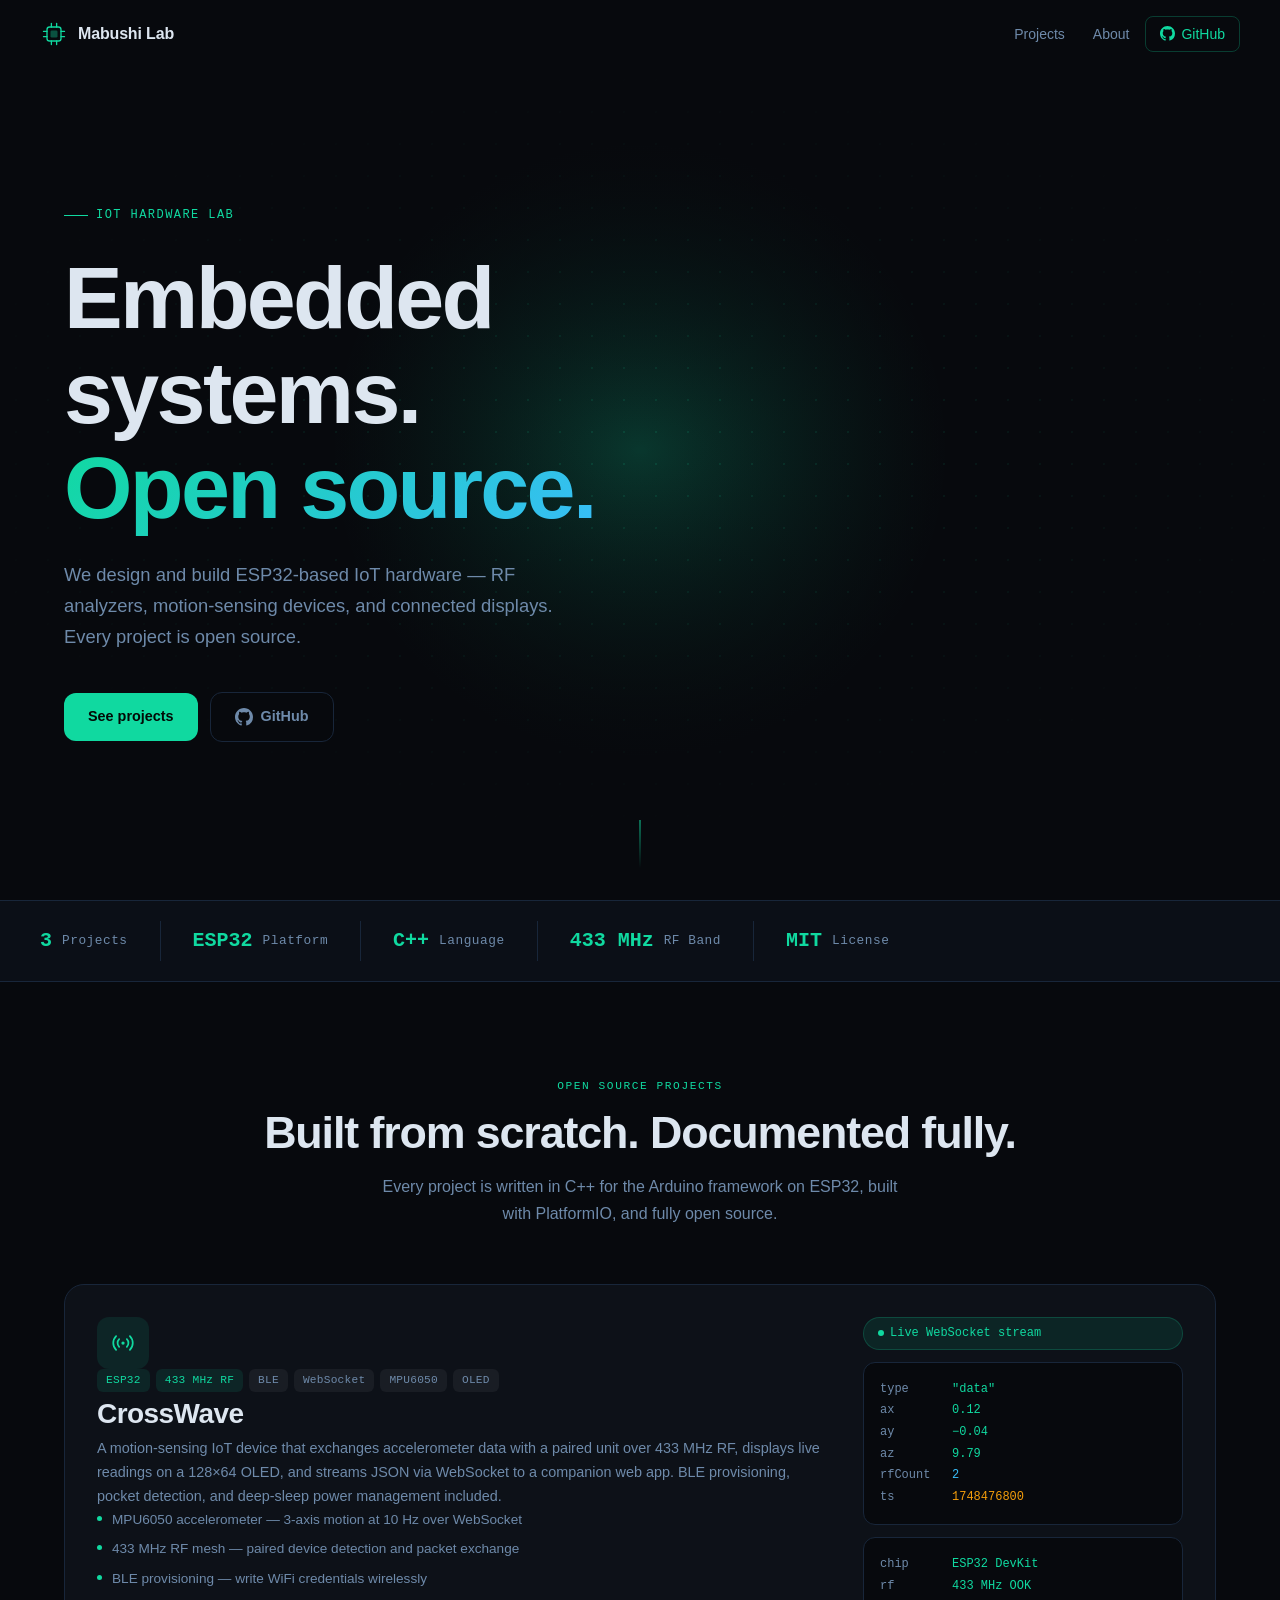
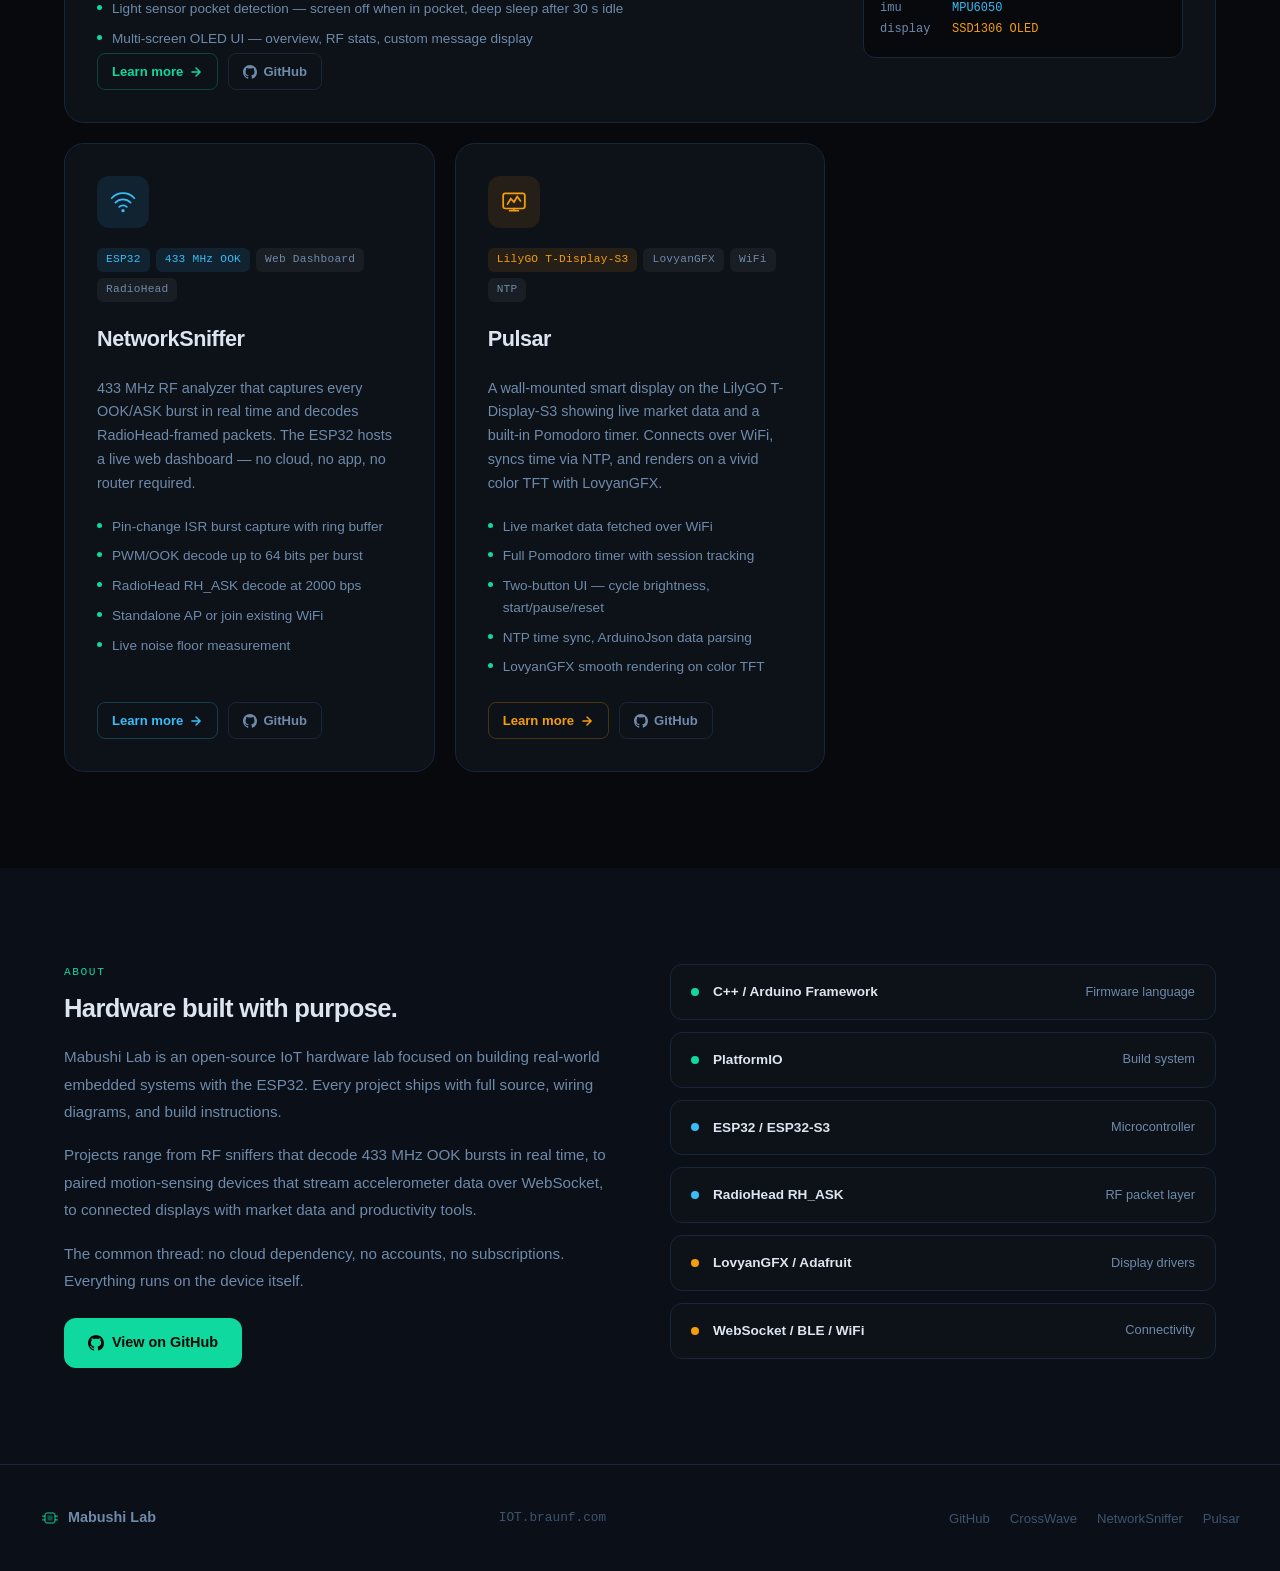
==== index.html @ 34e44345 "Adding the website" ====
<!DOCTYPE html>
<html lang="en">
<head>
    <meta charset="UTF-8">
    <meta name="viewport" content="width=device-width, initial-scale=1.0">
    <title>Mabushi Lab — IoT hardware. Open source.</title>
    <meta name="description" content="Mabushi Lab builds open-source ESP32-based IoT hardware — RF analyzers, motion-sensing devices, and connected displays.">
    <meta property="og:type"        content="website">
    <meta property="og:title"       content="Mabushi Lab — IoT hardware. Open source.">
    <meta property="og:description" content="Open-source ESP32 firmware for RF networks, sensors, and connected displays.">
    <meta name="twitter:card"       content="summary_large_image">
    <link rel="stylesheet" href="style.css">
    <link rel="icon" href="data:image/svg+xml,<svg xmlns='http://www.w3.org/2000/svg' viewBox='0 0 32 32'><rect width='32' height='32' fill='%2307090d'/><rect x='8' y='8' width='16' height='16' rx='3' fill='none' stroke='%2310d9a0' stroke-width='1.5'/><rect x='12' y='12' width='8' height='8' rx='1.5' fill='%2310d9a0' opacity='.4'/><line x1='4' y1='13' x2='8' y2='13' stroke='%2310d9a0' stroke-width='1.5'/><line x1='4' y1='19' x2='8' y2='19' stroke='%2310d9a0' stroke-width='1.5'/><line x1='24' y1='13' x2='28' y2='13' stroke='%2310d9a0' stroke-width='1.5'/><line x1='24' y1='19' x2='28' y2='19' stroke='%2310d9a0' stroke-width='1.5'/><line x1='13' y1='4' x2='13' y2='8' stroke='%2310d9a0' stroke-width='1.5'/><line x1='19' y1='4' x2='19' y2='8' stroke='%2310d9a0' stroke-width='1.5'/><line x1='13' y1='24' x2='13' y2='28' stroke='%2310d9a0' stroke-width='1.5'/><line x1='19' y1='24' x2='19' y2='28' stroke='%2310d9a0' stroke-width='1.5'/></svg>">
</head>
<body>

<nav class="nav" id="nav">
    <div class="nav-inner">
        <a href="/" class="nav-logo">
            <svg width="28" height="28" viewBox="0 0 32 32" fill="none" xmlns="http://www.w3.org/2000/svg">
                <rect x="8" y="8" width="16" height="16" rx="3" stroke="#10d9a0" stroke-width="1.5"/>
                <rect x="12" y="12" width="8" height="8" rx="1.5" fill="#10d9a0" opacity=".35"/>
                <line x1="4" y1="13" x2="8" y2="13" stroke="#10d9a0" stroke-width="1.5" stroke-linecap="round"/>
                <line x1="4" y1="19" x2="8" y2="19" stroke="#10d9a0" stroke-width="1.5" stroke-linecap="round"/>
                <line x1="24" y1="13" x2="28" y2="13" stroke="#10d9a0" stroke-width="1.5" stroke-linecap="round"/>
                <line x1="24" y1="19" x2="28" y2="19" stroke="#10d9a0" stroke-width="1.5" stroke-linecap="round"/>
                <line x1="13" y1="4" x2="13" y2="8" stroke="#10d9a0" stroke-width="1.5" stroke-linecap="round"/>
                <line x1="19" y1="4" x2="19" y2="8" stroke="#10d9a0" stroke-width="1.5" stroke-linecap="round"/>
                <line x1="13" y1="24" x2="13" y2="28" stroke="#10d9a0" stroke-width="1.5" stroke-linecap="round"/>
                <line x1="19" y1="24" x2="19" y2="28" stroke="#10d9a0" stroke-width="1.5" stroke-linecap="round"/>
            </svg>
            Mabushi Lab
        </a>
        <button class="nav-toggle" id="nav-toggle" aria-label="Toggle menu">
            <span></span><span></span><span></span>
        </button>
        <ul class="nav-links" id="nav-links">
            <li><a href="#projects">Projects</a></li>
            <li><a href="#about">About</a></li>
            <li class="nav-github">
                <a href="https://github.com/mabushi-lab" target="_blank" rel="noopener">
                    <svg width="15" height="15" viewBox="0 0 24 24" fill="currentColor"><path d="M12 0C5.37 0 0 5.37 0 12c0 5.31 3.435 9.795 8.205 11.385.6.105.825-.255.825-.57 0-.285-.015-1.23-.015-2.235-3.015.555-3.795-.735-4.035-1.41-.135-.345-.72-1.41-1.23-1.695-.42-.225-1.02-.78-.015-.795.945-.015 1.62.87 1.845 1.23 1.08 1.815 2.805 1.305 3.495.99.105-.78.42-1.305.765-1.605-2.67-.3-5.46-1.335-5.46-5.925 0-1.305.465-2.385 1.23-3.225-.12-.3-.54-1.53.12-3.18 0 0 1.005-.315 3.3 1.23.96-.27 1.98-.405 3-.405s2.04.135 3 .405c2.295-1.56 3.3-1.23 3.3-1.23.66 1.65.24 2.88.12 3.18.765.84 1.23 1.905 1.23 3.225 0 4.605-2.805 5.625-5.475 5.925.435.375.81 1.095.81 2.22 0 1.605-.015 2.895-.015 3.3 0 .315.225.69.825.57A12.02 12.02 0 0024 12c0-6.63-5.37-12-12-12z"/></svg>
                    GitHub
                </a>
            </li>
        </ul>
    </div>
</nav>

<!-- Hero -->
<header class="hero">
    <div class="hero-bg">
        <div class="hero-glow"></div>
    </div>
    <div class="hero-content">
        <p class="hero-label">IoT Hardware Lab</p>
        <h1 class="hero-title">
            Embedded systems.<br>
            <span class="hero-accent">Open source.</span>
        </h1>
        <p class="hero-sub">
            We design and build ESP32-based IoT hardware — RF analyzers, motion-sensing devices,
            and connected displays. Every project is open source.
        </p>
        <div class="hero-actions">
            <a href="#projects" class="btn btn-primary">See projects</a>
            <a href="https://github.com/mabushi-lab" target="_blank" rel="noopener" class="btn btn-ghost">
                <svg width="18" height="18" viewBox="0 0 24 24" fill="currentColor"><path d="M12 0C5.37 0 0 5.37 0 12c0 5.31 3.435 9.795 8.205 11.385.6.105.825-.255.825-.57 0-.285-.015-1.23-.015-2.235-3.015.555-3.795-.735-4.035-1.41-.135-.345-.72-1.41-1.23-1.695-.42-.225-1.02-.78-.015-.795.945-.015 1.62.87 1.845 1.23 1.08 1.815 2.805 1.305 3.495.99.105-.78.42-1.305.765-1.605-2.67-.3-5.46-1.335-5.46-5.925 0-1.305.465-2.385 1.23-3.225-.12-.3-.54-1.53.12-3.18 0 0 1.005-.315 3.3 1.23.96-.27 1.98-.405 3-.405s2.04.135 3 .405c2.295-1.56 3.3-1.23 3.3-1.23.66 1.65.24 2.88.12 3.18.765.84 1.23 1.905 1.23 3.225 0 4.605-2.805 5.625-5.475 5.925.435.375.81 1.095.81 2.22 0 1.605-.015 2.895-.015 3.3 0 .315.225.69.825.57A12.02 12.02 0 0024 12c0-6.63-5.37-12-12-12z"/></svg>
                GitHub
            </a>
        </div>
    </div>
    <div class="hero-scroll"><div class="scroll-line"></div></div>
</header>

<!-- Stats strip -->
<div class="stats-strip">
    <div class="stats-strip-inner">
        <div class="strip-item">
            <span class="strip-value">3</span>
            <span class="strip-label">Projects</span>
        </div>
        <div class="strip-item">
            <span class="strip-value">ESP32</span>
            <span class="strip-label">Platform</span>
        </div>
        <div class="strip-item">
            <span class="strip-value">C++</span>
            <span class="strip-label">Language</span>
        </div>
        <div class="strip-item">
            <span class="strip-value">433 MHz</span>
            <span class="strip-label">RF Band</span>
        </div>
        <div class="strip-item">
            <span class="strip-value">MIT</span>
            <span class="strip-label">License</span>
        </div>
    </div>
</div>

<!-- Projects -->
<section class="section" id="projects">
    <div class="container">
        <div class="section-header">
            <span class="section-label">Open Source Projects</span>
            <h2 class="section-title">Built from scratch. Documented fully.</h2>
            <p class="section-sub">Every project is written in C++ for the Arduino framework on ESP32, built with PlatformIO, and fully open source.</p>
        </div>

        <div class="projects-grid">

            <!-- CrossWave — Featured -->
            <a href="crosswave.html" class="proj-card featured" style="--card-accent: var(--accent)">
                <div class="proj-content">
                    <div class="proj-icon">
                        <!-- RF waves icon -->
                        <svg viewBox="0 0 24 24" fill="none" stroke="#10d9a0" stroke-width="1.6" stroke-linecap="round">
                            <path d="M5.636 5.636a9 9 0 0 0 0 12.728M18.364 5.636a9 9 0 0 1 0 12.728"/>
                            <path d="M8.464 8.464a5 5 0 0 0 0 7.072M15.536 8.464a5 5 0 0 1 0 7.072"/>
                            <circle cx="12" cy="12" r="1.5" fill="#10d9a0" stroke="none"/>
                        </svg>
                    </div>
                    <div class="proj-tags">
                        <span class="tag">ESP32</span>
                        <span class="tag">433 MHz RF</span>
                        <span class="tag muted">BLE</span>
                        <span class="tag muted">WebSocket</span>
                        <span class="tag muted">MPU6050</span>
                        <span class="tag muted">OLED</span>
                    </div>
                    <h3 class="proj-name">CrossWave</h3>
                    <p class="proj-desc">
                        A motion-sensing IoT device that exchanges accelerometer data with a paired unit over 433 MHz RF,
                        displays live readings on a 128×64 OLED, and streams JSON via WebSocket to a companion web app.
                        BLE provisioning, pocket detection, and deep-sleep power management included.
                    </p>
                    <ul class="proj-features">
                        <li>MPU6050 accelerometer — 3-axis motion at 10 Hz over WebSocket</li>
                        <li>433 MHz RF mesh — paired device detection and packet exchange</li>
                        <li>BLE provisioning — write WiFi credentials wirelessly</li>
                        <li>Light sensor pocket detection — screen off when in pocket, deep sleep after 30 s idle</li>
                        <li>Multi-screen OLED UI — overview, RF stats, custom message display</li>
                    </ul>
                    <div class="proj-links">
                        <span class="proj-link">
                            Learn more
                            <svg width="14" height="14" viewBox="0 0 24 24" fill="none" stroke="currentColor" stroke-width="2.5" stroke-linecap="round"><path d="M5 12h14M12 5l7 7-7 7"/></svg>
                        </span>
                        <span class="proj-link secondary">
                            <svg width="14" height="14" viewBox="0 0 24 24" fill="currentColor"><path d="M12 0C5.37 0 0 5.37 0 12c0 5.31 3.435 9.795 8.205 11.385.6.105.825-.255.825-.57 0-.285-.015-1.23-.015-2.235-3.015.555-3.795-.735-4.035-1.41-.135-.345-.72-1.41-1.23-1.695-.42-.225-1.02-.78-.015-.795.945-.015 1.62.87 1.845 1.23 1.08 1.815 2.805 1.305 3.495.99.105-.78.42-1.305.765-1.605-2.67-.3-5.46-1.335-5.46-5.925 0-1.305.465-2.385 1.23-3.225-.12-.3-.54-1.53.12-3.18 0 0 1.005-.315 3.3 1.23.96-.27 1.98-.405 3-.405s2.04.135 3 .405c2.295-1.56 3.3-1.23 3.3-1.23.66 1.65.24 2.88.12 3.18.765.84 1.23 1.905 1.23 3.225 0 4.605-2.805 5.625-5.475 5.925.435.375.81 1.095.81 2.22 0 1.605-.015 2.895-.015 3.3 0 .315.225.69.825.57A12.02 12.02 0 0024 12c0-6.63-5.37-12-12-12z"/></svg>
                            GitHub
                        </span>
                    </div>
                </div>
                <div class="proj-visual">
                    <div class="visual-badge">
                        <span class="badge-dot"></span>
                        Live WebSocket stream
                    </div>
                    <div class="visual-panel">
                        <div class="vp-line"><span class="vp-key">type</span><span class="vp-val">"data"</span></div>
                        <div class="vp-line"><span class="vp-key">ax</span><span class="vp-val">0.12</span></div>
                        <div class="vp-line"><span class="vp-key">ay</span><span class="vp-val">−0.04</span></div>
                        <div class="vp-line"><span class="vp-key">az</span><span class="vp-val">9.79</span></div>
                        <div class="vp-line"><span class="vp-key">rfCount</span><span class="vp-val blue">2</span></div>
                        <div class="vp-line"><span class="vp-key">ts</span><span class="vp-val amber">1748476800</span></div>
                    </div>
                    <div class="visual-panel">
                        <div class="vp-line"><span class="vp-key">chip</span><span class="vp-val">ESP32 DevKit</span></div>
                        <div class="vp-line"><span class="vp-key">rf</span><span class="vp-val">433 MHz OOK</span></div>
                        <div class="vp-line"><span class="vp-key">imu</span><span class="vp-val blue">MPU6050</span></div>
                        <div class="vp-line"><span class="vp-key">display</span><span class="vp-val amber">SSD1306 OLED</span></div>
                    </div>
                </div>
            </a>

            <!-- NetworkSniffer -->
            <a href="networksniffer.html" class="proj-card" style="--card-accent: var(--accent2)">
                <div class="proj-icon blue">
                    <svg viewBox="0 0 24 24" fill="none" stroke="#38bdf8" stroke-width="1.6" stroke-linecap="round">
                        <path d="M1.5 8.5a14 14 0 0 1 21 0"/>
                        <path d="M5 12.5a10 10 0 0 1 14 0"/>
                        <path d="M8.5 16.5a5 5 0 0 1 7 0"/>
                        <circle cx="12" cy="20" r="1.5" fill="#38bdf8" stroke="none"/>
                    </svg>
                </div>
                <div class="proj-tags">
                    <span class="tag blue">ESP32</span>
                    <span class="tag blue">433 MHz OOK</span>
                    <span class="tag muted">Web Dashboard</span>
                    <span class="tag muted">RadioHead</span>
                </div>
                <h3 class="proj-name">NetworkSniffer</h3>
                <p class="proj-desc">
                    433 MHz RF analyzer that captures every OOK/ASK burst in real time and decodes
                    RadioHead-framed packets. The ESP32 hosts a live web dashboard — no cloud, no app, no router required.
                </p>
                <ul class="proj-features">
                    <li>Pin-change ISR burst capture with ring buffer</li>
                    <li>PWM/OOK decode up to 64 bits per burst</li>
                    <li>RadioHead RH_ASK decode at 2000 bps</li>
                    <li>Standalone AP or join existing WiFi</li>
                    <li>Live noise floor measurement</li>
                </ul>
                <div class="proj-links">
                    <span class="proj-link" style="color:var(--accent2);border-color:rgba(56,189,248,0.25)">
                        Learn more
                        <svg width="14" height="14" viewBox="0 0 24 24" fill="none" stroke="currentColor" stroke-width="2.5" stroke-linecap="round"><path d="M5 12h14M12 5l7 7-7 7"/></svg>
                    </span>
                    <span class="proj-link secondary">
                        <svg width="14" height="14" viewBox="0 0 24 24" fill="currentColor"><path d="M12 0C5.37 0 0 5.37 0 12c0 5.31 3.435 9.795 8.205 11.385.6.105.825-.255.825-.57 0-.285-.015-1.23-.015-2.235-3.015.555-3.795-.735-4.035-1.41-.135-.345-.72-1.41-1.23-1.695-.42-.225-1.02-.78-.015-.795.945-.015 1.62.87 1.845 1.23 1.08 1.815 2.805 1.305 3.495.99.105-.78.42-1.305.765-1.605-2.67-.3-5.46-1.335-5.46-5.925 0-1.305.465-2.385 1.23-3.225-.12-.3-.54-1.53.12-3.18 0 0 1.005-.315 3.3 1.23.96-.27 1.98-.405 3-.405s2.04.135 3 .405c2.295-1.56 3.3-1.23 3.3-1.23.66 1.65.24 2.88.12 3.18.765.84 1.23 1.905 1.23 3.225 0 4.605-2.805 5.625-5.475 5.925.435.375.81 1.095.81 2.22 0 1.605-.015 2.895-.015 3.3 0 .315.225.69.825.57A12.02 12.02 0 0024 12c0-6.63-5.37-12-12-12z"/></svg>
                        GitHub
                    </span>
                </div>
            </a>

            <!-- Pulsar -->
            <a href="pulsar.html" class="proj-card" style="--card-accent: var(--amber)">
                <div class="proj-icon amber">
                    <svg viewBox="0 0 24 24" fill="none" stroke="#f59e0b" stroke-width="1.6" stroke-linecap="round">
                        <rect x="2" y="4" width="20" height="14" rx="2"/>
                        <path d="M8 20h8M12 18v2"/>
                        <polyline points="6,14 9,9 12,12 15,7 18,11"/>
                    </svg>
                </div>
                <div class="proj-tags">
                    <span class="tag amber">LilyGO T-Display-S3</span>
                    <span class="tag muted">LovyanGFX</span>
                    <span class="tag muted">WiFi</span>
                    <span class="tag muted">NTP</span>
                </div>
                <h3 class="proj-name">Pulsar</h3>
                <p class="proj-desc">
                    A wall-mounted smart display on the LilyGO T-Display-S3 showing live market data and a
                    built-in Pomodoro timer. Connects over WiFi, syncs time via NTP, and renders on a
                    vivid color TFT with LovyanGFX.
                </p>
                <ul class="proj-features">
                    <li>Live market data fetched over WiFi</li>
                    <li>Full Pomodoro timer with session tracking</li>
                    <li>Two-button UI — cycle brightness, start/pause/reset</li>
                    <li>NTP time sync, ArduinoJson data parsing</li>
                    <li>LovyanGFX smooth rendering on color TFT</li>
                </ul>
                <div class="proj-links">
                    <span class="proj-link" style="color:var(--amber);border-color:rgba(245,158,11,0.25)">
                        Learn more
                        <svg width="14" height="14" viewBox="0 0 24 24" fill="none" stroke="currentColor" stroke-width="2.5" stroke-linecap="round"><path d="M5 12h14M12 5l7 7-7 7"/></svg>
                    </span>
                    <span class="proj-link secondary">
                        <svg width="14" height="14" viewBox="0 0 24 24" fill="currentColor"><path d="M12 0C5.37 0 0 5.37 0 12c0 5.31 3.435 9.795 8.205 11.385.6.105.825-.255.825-.57 0-.285-.015-1.23-.015-2.235-3.015.555-3.795-.735-4.035-1.41-.135-.345-.72-1.41-1.23-1.695-.42-.225-1.02-.78-.015-.795.945-.015 1.62.87 1.845 1.23 1.08 1.815 2.805 1.305 3.495.99.105-.78.42-1.305.765-1.605-2.67-.3-5.46-1.335-5.46-5.925 0-1.305.465-2.385 1.23-3.225-.12-.3-.54-1.53.12-3.18 0 0 1.005-.315 3.3 1.23.96-.27 1.98-.405 3-.405s2.04.135 3 .405c2.295-1.56 3.3-1.23 3.3-1.23.66 1.65.24 2.88.12 3.18.765.84 1.23 1.905 1.23 3.225 0 4.605-2.805 5.625-5.475 5.925.435.375.81 1.095.81 2.22 0 1.605-.015 2.895-.015 3.3 0 .315.225.69.825.57A12.02 12.02 0 0024 12c0-6.63-5.37-12-12-12z"/></svg>
                        GitHub
                    </span>
                </div>
            </a>

        </div>
    </div>
</section>

<!-- About -->
<section class="section section-alt" id="about">
    <div class="container">
        <div class="about-grid">
            <div>
                <span class="section-label">About</span>
                <h2 class="about-title">Hardware built with purpose.</h2>
                <div class="about-body">
                    <p>
                        Mabushi Lab is an open-source IoT hardware lab focused on building real-world embedded systems
                        with the ESP32. Every project ships with full source, wiring diagrams, and build instructions.
                    </p>
                    <p>
                        Projects range from RF sniffers that decode 433 MHz OOK bursts in real time, to paired
                        motion-sensing devices that stream accelerometer data over WebSocket, to connected displays
                        with market data and productivity tools.
                    </p>
                    <p>
                        The common thread: no cloud dependency, no accounts, no subscriptions.
                        Everything runs on the device itself.
                    </p>
                    <div style="margin-top:8px">
                        <a href="https://github.com/mabushi-lab" target="_blank" rel="noopener" class="btn btn-primary" style="width:fit-content">
                            <svg width="16" height="16" viewBox="0 0 24 24" fill="currentColor"><path d="M12 0C5.37 0 0 5.37 0 12c0 5.31 3.435 9.795 8.205 11.385.6.105.825-.255.825-.57 0-.285-.015-1.23-.015-2.235-3.015.555-3.795-.735-4.035-1.41-.135-.345-.72-1.41-1.23-1.695-.42-.225-1.02-.78-.015-.795.945-.015 1.62.87 1.845 1.23 1.08 1.815 2.805 1.305 3.495.99.105-.78.42-1.305.765-1.605-2.67-.3-5.46-1.335-5.46-5.925 0-1.305.465-2.385 1.23-3.225-.12-.3-.54-1.53.12-3.18 0 0 1.005-.315 3.3 1.23.96-.27 1.98-.405 3-.405s2.04.135 3 .405c2.295-1.56 3.3-1.23 3.3-1.23.66 1.65.24 2.88.12 3.18.765.84 1.23 1.905 1.23 3.225 0 4.605-2.805 5.625-5.475 5.925.435.375.81 1.095.81 2.22 0 1.605-.015 2.895-.015 3.3 0 .315.225.69.825.57A12.02 12.02 0 0024 12c0-6.63-5.37-12-12-12z"/></svg>
                            View on GitHub
                        </a>
                    </div>
                </div>
            </div>
            <div class="about-stack">
                <div class="stack-item">
                    <div class="stack-dot"></div>
                    <span class="stack-name">C++ / Arduino Framework</span>
                    <span class="stack-desc">Firmware language</span>
                </div>
                <div class="stack-item">
                    <div class="stack-dot"></div>
                    <span class="stack-name">PlatformIO</span>
                    <span class="stack-desc">Build system</span>
                </div>
                <div class="stack-item">
                    <div class="stack-dot" style="background:var(--accent2)"></div>
                    <span class="stack-name">ESP32 / ESP32-S3</span>
                    <span class="stack-desc">Microcontroller</span>
                </div>
                <div class="stack-item">
                    <div class="stack-dot" style="background:var(--accent2)"></div>
                    <span class="stack-name">RadioHead RH_ASK</span>
                    <span class="stack-desc">RF packet layer</span>
                </div>
                <div class="stack-item">
                    <div class="stack-dot" style="background:var(--amber)"></div>
                    <span class="stack-name">LovyanGFX / Adafruit</span>
                    <span class="stack-desc">Display drivers</span>
                </div>
                <div class="stack-item">
                    <div class="stack-dot" style="background:var(--amber)"></div>
                    <span class="stack-name">WebSocket / BLE / WiFi</span>
                    <span class="stack-desc">Connectivity</span>
                </div>
            </div>
        </div>
    </div>
</section>

<!-- Footer -->
<footer class="footer">
    <div class="footer-inner">
        <div class="footer-logo">
            <svg width="20" height="20" viewBox="0 0 32 32" fill="none">
                <rect x="8" y="8" width="16" height="16" rx="3" stroke="#10d9a0" stroke-width="1.5"/>
                <rect x="12" y="12" width="8" height="8" rx="1.5" fill="#10d9a0" opacity=".35"/>
                <line x1="4" y1="13" x2="8" y2="13" stroke="#10d9a0" stroke-width="1.5" stroke-linecap="round"/>
                <line x1="4" y1="19" x2="8" y2="19" stroke="#10d9a0" stroke-width="1.5" stroke-linecap="round"/>
                <line x1="24" y1="13" x2="28" y2="13" stroke="#10d9a0" stroke-width="1.5" stroke-linecap="round"/>
                <line x1="24" y1="19" x2="28" y2="19" stroke="#10d9a0" stroke-width="1.5" stroke-linecap="round"/>
            </svg>
            Mabushi Lab
        </div>
        <span class="footer-copy">IOT.braunf.com</span>
        <ul class="footer-links">
            <li><a href="https://github.com/mabushi-lab" target="_blank" rel="noopener">GitHub</a></li>
            <li><a href="crosswave.html">CrossWave</a></li>
            <li><a href="networksniffer.html">NetworkSniffer</a></li>
            <li><a href="pulsar.html">Pulsar</a></li>
        </ul>
    </div>
</footer>

<script src="script.js"></script>
</body>
</html>
---- style.css ----
/* ===== Reset & Variables ===== */
*, *::before, *::after {
    margin: 0;
    padding: 0;
    box-sizing: border-box;
}

:root {
    --bg:            #07090d;
    --bg-raised:     #0b0f17;
    --bg-card:       #0d1118;
    --bg-card-hover: #111720;
    --border:        #18263a;
    --border-hover:  #243650;
    --text:          #dde6f0;
    --text-muted:    #6e8aaa;
    --text-dim:      #3d5470;
    --accent:        #10d9a0;
    --accent-light:  #3ee3b2;
    --accent-dim:    rgba(16, 217, 160, 0.1);
    --accent-glow:   rgba(16, 217, 160, 0.22);
    --accent2:       #38bdf8;
    --accent2-dim:   rgba(56, 189, 248, 0.1);
    --amber:         #f59e0b;
    --amber-dim:     rgba(245, 158, 11, 0.1);
    --red:           #f87171;
    --radius:        12px;
    --radius-lg:     20px;
    --font:          -apple-system, BlinkMacSystemFont, 'Segoe UI', Roboto, 'Helvetica Neue', sans-serif;
    --font-mono:     'SF Mono', 'Fira Code', 'Fira Mono', Menlo, monospace;
    --max-w:         1200px;
    --transition:    0.3s cubic-bezier(0.4, 0, 0.2, 1);
}

html { scroll-behavior: smooth; -webkit-font-smoothing: antialiased; }

body {
    font-family: var(--font);
    background: var(--bg);
    color: var(--text);
    line-height: 1.6;
    overflow-x: hidden;
}

a { color: inherit; text-decoration: none; }
img { max-width: 100%; display: block; }

.container {
    max-width: var(--max-w);
    margin: 0 auto;
    padding: 0 24px;
}

/* ===== Nav ===== */
.nav {
    position: fixed;
    top: 0; left: 0; right: 0;
    z-index: 100;
    padding: 0 24px;
    transition: background var(--transition), backdrop-filter var(--transition);
}

.nav.scrolled {
    background: rgba(7, 9, 13, 0.90);
    backdrop-filter: blur(20px);
    -webkit-backdrop-filter: blur(20px);
    border-bottom: 1px solid var(--border);
}

.nav-inner {
    max-width: var(--max-w);
    margin: 0 auto;
    display: flex;
    align-items: center;
    justify-content: space-between;
    height: 68px;
}

.nav-logo {
    display: flex;
    align-items: center;
    gap: 10px;
    font-weight: 700;
    font-size: 1rem;
    letter-spacing: -0.01em;
    color: var(--text);
}

.nav-logo svg { flex-shrink: 0; }

.nav-links {
    display: flex;
    align-items: center;
    gap: 4px;
    list-style: none;
}

.nav-links a {
    padding: 6px 12px;
    border-radius: 8px;
    font-size: 0.875rem;
    color: var(--text-muted);
    transition: color var(--transition), background var(--transition);
}

.nav-links a:hover { color: var(--text); background: rgba(255,255,255,0.05); }

.nav-links .nav-github a {
    display: flex;
    align-items: center;
    gap: 6px;
    color: var(--accent);
    border: 1px solid rgba(16, 217, 160, 0.25);
    border-radius: 8px;
    padding: 6px 14px;
    font-size: 0.875rem;
    font-weight: 500;
    transition: background var(--transition), border-color var(--transition);
}

.nav-links .nav-github a:hover {
    background: var(--accent-dim);
    border-color: var(--accent);
}

.nav-toggle {
    display: none;
    flex-direction: column;
    gap: 5px;
    background: none;
    border: none;
    cursor: pointer;
    padding: 4px;
}

.nav-toggle span {
    width: 22px;
    height: 2px;
    background: var(--text-muted);
    border-radius: 2px;
    transition: all var(--transition);
    display: block;
}

/* ===== Hero ===== */
.hero {
    position: relative;
    min-height: 100vh;
    display: flex;
    align-items: center;
    overflow: hidden;
}

.hero-bg {
    position: absolute;
    inset: 0;
    z-index: 0;
}

/* dot grid */
.hero-bg::before {
    content: '';
    position: absolute;
    inset: 0;
    background-image: radial-gradient(circle, rgba(16, 217, 160, 0.12) 1px, transparent 1px);
    background-size: 32px 32px;
}

/* radial spotlight */
.hero-bg::after {
    content: '';
    position: absolute;
    inset: 0;
    background: radial-gradient(ellipse 80% 60% at 50% 50%, transparent 0%, var(--bg) 70%);
}

.hero-glow {
    position: absolute;
    width: 640px;
    height: 640px;
    top: 50%;
    left: 50%;
    transform: translate(-50%, -50%);
    background: radial-gradient(circle, var(--accent-glow) 0%, transparent 68%);
    border-radius: 50%;
    animation: glow-pulse 5s ease-in-out infinite;
}

@keyframes glow-pulse {
    0%, 100% { opacity: 0.6; transform: translate(-50%, -50%) scale(1); }
    50%       { opacity: 1;   transform: translate(-50%, -50%) scale(1.08); }
}

.hero-content {
    position: relative;
    z-index: 1;
    max-width: var(--max-w);
    margin: 0 auto;
    padding: 120px 24px 80px;
    width: 100%;
}

.hero-label {
    display: inline-flex;
    align-items: center;
    gap: 8px;
    font-size: 0.75rem;
    font-family: var(--font-mono);
    letter-spacing: 0.12em;
    text-transform: uppercase;
    color: var(--accent);
    margin-bottom: 24px;
}

.hero-label::before {
    content: '';
    width: 24px;
    height: 1px;
    background: var(--accent);
    display: block;
}

.hero-title {
    font-size: clamp(2.8rem, 7vw, 5.5rem);
    font-weight: 800;
    letter-spacing: -0.03em;
    line-height: 1.08;
    margin-bottom: 24px;
    max-width: 780px;
}

.hero-accent {
    background: linear-gradient(135deg, var(--accent), var(--accent2));
    -webkit-background-clip: text;
    -webkit-text-fill-color: transparent;
    background-clip: text;
}

.hero-sub {
    font-size: 1.15rem;
    color: var(--text-muted);
    max-width: 540px;
    line-height: 1.7;
    margin-bottom: 40px;
}

.hero-actions {
    display: flex;
    flex-wrap: wrap;
    gap: 12px;
    align-items: center;
}

.hero-scroll {
    position: absolute;
    bottom: 32px;
    left: 50%;
    transform: translateX(-50%);
    z-index: 1;
}

.scroll-line {
    width: 1px;
    height: 48px;
    background: linear-gradient(to bottom, var(--accent), transparent);
    margin: 0 auto;
    animation: scroll-drop 1.8s ease-in-out infinite;
}

@keyframes scroll-drop {
    0%   { opacity: 0; transform: scaleY(0); transform-origin: top; }
    40%  { opacity: 1; }
    100% { opacity: 0; transform: scaleY(1); transform-origin: top; }
}

/* ===== Buttons ===== */
.btn {
    display: inline-flex;
    align-items: center;
    gap: 8px;
    padding: 12px 24px;
    border-radius: var(--radius);
    font-size: 0.9rem;
    font-weight: 600;
    transition: all var(--transition);
    cursor: pointer;
    border: none;
}

.btn-primary {
    background: var(--accent);
    color: #030a06;
}

.btn-primary:hover {
    background: var(--accent-light);
    transform: translateY(-1px);
    box-shadow: 0 8px 24px var(--accent-glow);
}

.btn-ghost {
    background: transparent;
    color: var(--text-muted);
    border: 1px solid var(--border);
}

.btn-ghost:hover {
    color: var(--text);
    border-color: var(--border-hover);
    background: rgba(255,255,255,0.04);
}

/* ===== Stats Strip ===== */
.stats-strip {
    border-top: 1px solid var(--border);
    border-bottom: 1px solid var(--border);
    background: var(--bg-raised);
    padding: 20px 24px;
}

.stats-strip-inner {
    max-width: var(--max-w);
    margin: 0 auto;
    display: flex;
    align-items: center;
    gap: 0;
    flex-wrap: wrap;
}

.strip-item {
    display: flex;
    align-items: center;
    gap: 10px;
    padding: 4px 32px 4px 0;
    margin-right: 32px;
    border-right: 1px solid var(--border);
}

.strip-item:last-child { border-right: none; margin-right: 0; }

.strip-value {
    font-size: 1.25rem;
    font-weight: 700;
    color: var(--accent);
    font-family: var(--font-mono);
}

.strip-label {
    font-size: 0.8rem;
    color: var(--text-muted);
    font-family: var(--font-mono);
    letter-spacing: 0.04em;
}

/* ===== Sections ===== */
.section { padding: 96px 0; }
.section-alt { background: var(--bg-raised); }

.section-header { text-align: center; margin-bottom: 56px; }
.section-header.left { text-align: left; }

.section-label {
    font-size: 0.7rem;
    font-family: var(--font-mono);
    letter-spacing: 0.14em;
    text-transform: uppercase;
    color: var(--accent);
    margin-bottom: 12px;
    display: block;
}

.section-title {
    font-size: clamp(1.8rem, 4vw, 2.8rem);
    font-weight: 800;
    letter-spacing: -0.025em;
    line-height: 1.1;
    margin-bottom: 16px;
}

.section-sub {
    font-size: 1rem;
    color: var(--text-muted);
    max-width: 520px;
    margin: 0 auto;
    line-height: 1.7;
}

.section-header.left .section-sub { margin: 0; }

/* ===== Projects Grid (index) ===== */
.projects-grid {
    display: grid;
    grid-template-columns: 1fr 1fr 1fr;
    gap: 20px;
}

.proj-card {
    background: var(--bg-card);
    border: 1px solid var(--border);
    border-radius: var(--radius-lg);
    padding: 32px;
    display: flex;
    flex-direction: column;
    gap: 20px;
    transition: border-color var(--transition), background var(--transition), transform var(--transition), box-shadow var(--transition);
    cursor: pointer;
    position: relative;
    overflow: hidden;
}

.proj-card::before {
    content: '';
    position: absolute;
    top: 0; left: 0; right: 0;
    height: 1px;
    background: linear-gradient(90deg, transparent, var(--card-accent, var(--accent)), transparent);
    opacity: 0;
    transition: opacity var(--transition);
}

.proj-card:hover {
    border-color: var(--border-hover);
    background: var(--bg-card-hover);
    transform: translateY(-4px);
    box-shadow: 0 20px 48px rgba(0,0,0,0.35);
}

.proj-card:hover::before { opacity: 1; }

.proj-card.featured {
    grid-column: span 3;
    flex-direction: row;
    align-items: flex-start;
    gap: 40px;
}

.proj-card.featured .proj-content { flex: 1; }
.proj-card.featured .proj-visual {
    width: 320px;
    flex-shrink: 0;
    display: flex;
    flex-direction: column;
    gap: 12px;
}

.proj-icon {
    width: 52px;
    height: 52px;
    border-radius: var(--radius);
    display: flex;
    align-items: center;
    justify-content: center;
    background: var(--accent-dim);
    flex-shrink: 0;
}

.proj-icon.blue  { background: var(--accent2-dim); }
.proj-icon.amber { background: var(--amber-dim); }

.proj-icon svg { width: 26px; height: 26px; }

.proj-tags {
    display: flex;
    flex-wrap: wrap;
    gap: 6px;
}

.tag {
    font-size: 0.7rem;
    font-family: var(--font-mono);
    font-weight: 500;
    padding: 3px 9px;
    border-radius: 6px;
    background: var(--accent-dim);
    color: var(--accent);
    letter-spacing: 0.02em;
}

.tag.blue  { background: var(--accent2-dim); color: var(--accent2); }
.tag.amber { background: var(--amber-dim);  color: var(--amber); }
.tag.muted { background: rgba(255,255,255,0.05); color: var(--text-muted); }

.proj-name {
    font-size: 1.35rem;
    font-weight: 700;
    letter-spacing: -0.02em;
    color: var(--text);
    margin: 0;
}

.proj-card.featured .proj-name { font-size: 1.75rem; }

.proj-desc {
    font-size: 0.9rem;
    color: var(--text-muted);
    line-height: 1.65;
}

.proj-features {
    list-style: none;
    display: flex;
    flex-direction: column;
    gap: 8px;
}

.proj-features li {
    display: flex;
    align-items: flex-start;
    gap: 10px;
    font-size: 0.85rem;
    color: var(--text-muted);
}

.proj-features li::before {
    content: '';
    width: 5px;
    height: 5px;
    border-radius: 50%;
    background: var(--accent);
    flex-shrink: 0;
    margin-top: 7px;
}

.proj-links {
    display: flex;
    align-items: center;
    gap: 10px;
    margin-top: auto;
    padding-top: 4px;
}

.proj-link {
    display: inline-flex;
    align-items: center;
    gap: 6px;
    font-size: 0.82rem;
    font-weight: 600;
    color: var(--accent);
    padding: 7px 14px;
    border: 1px solid rgba(16, 217, 160, 0.25);
    border-radius: 8px;
    transition: all var(--transition);
}

.proj-link:hover { background: var(--accent-dim); border-color: var(--accent); }

.proj-link.secondary {
    color: var(--text-muted);
    border-color: var(--border);
}

.proj-link.secondary:hover {
    color: var(--text);
    background: rgba(255,255,255,0.04);
    border-color: var(--border-hover);
}

/* Featured card visual panel */
.visual-panel {
    background: var(--bg);
    border: 1px solid var(--border);
    border-radius: var(--radius);
    padding: 16px;
    font-family: var(--font-mono);
    font-size: 0.75rem;
    line-height: 1.8;
    color: var(--text-dim);
}

.visual-panel .vp-line { display: flex; gap: 12px; }
.visual-panel .vp-key { color: var(--text-muted); min-width: 60px; }
.visual-panel .vp-val { color: var(--accent); }
.visual-panel .vp-val.blue { color: var(--accent2); }
.visual-panel .vp-val.amber { color: var(--amber); }

.visual-badge {
    display: inline-flex;
    align-items: center;
    gap: 6px;
    background: var(--accent-dim);
    border: 1px solid rgba(16, 217, 160, 0.2);
    border-radius: 20px;
    padding: 6px 14px;
    font-size: 0.75rem;
    font-family: var(--font-mono);
    color: var(--accent);
}

.badge-dot {
    width: 6px;
    height: 6px;
    border-radius: 50%;
    background: var(--accent);
    animation: blink 1.4s ease-in-out infinite;
}

@keyframes blink {
    0%, 100% { opacity: 1; }
    50%       { opacity: 0.2; }
}

/* ===== Project Detail Hero ===== */
.project-hero {
    padding: 140px 24px 80px;
    border-bottom: 1px solid var(--border);
    position: relative;
    overflow: hidden;
}

.project-hero::before {
    content: '';
    position: absolute;
    inset: 0;
    background-image: radial-gradient(circle, rgba(16, 217, 160, 0.06) 1px, transparent 1px);
    background-size: 28px 28px;
    z-index: 0;
}

.project-hero.blue::before {
    background-image: radial-gradient(circle, rgba(56, 189, 248, 0.06) 1px, transparent 1px);
}

.project-hero.amber::before {
    background-image: radial-gradient(circle, rgba(245, 158, 11, 0.06) 1px, transparent 1px);
}

.project-hero-inner {
    max-width: var(--max-w);
    margin: 0 auto;
    position: relative;
    z-index: 1;
    display: flex;
    align-items: flex-start;
    gap: 60px;
}

.project-hero-content { flex: 1; }

.project-hero-label {
    font-size: 0.7rem;
    font-family: var(--font-mono);
    letter-spacing: 0.14em;
    text-transform: uppercase;
    color: var(--accent);
    margin-bottom: 16px;
    display: flex;
    align-items: center;
    gap: 8px;
}

.project-hero-label::before {
    content: '';
    width: 20px;
    height: 1px;
    background: var(--accent);
}

.project-hero.blue .project-hero-label,
.project-hero.blue .project-hero-label::before { color: var(--accent2); background: var(--accent2); }

.project-hero.amber .project-hero-label,
.project-hero.amber .project-hero-label::before { color: var(--amber); background: var(--amber); }

.project-hero-title {
    font-size: clamp(2.4rem, 5vw, 4rem);
    font-weight: 800;
    letter-spacing: -0.03em;
    line-height: 1.08;
    margin-bottom: 20px;
}

.project-hero-desc {
    font-size: 1.05rem;
    color: var(--text-muted);
    line-height: 1.75;
    max-width: 560px;
    margin-bottom: 32px;
}

.project-hero-meta {
    display: flex;
    flex-wrap: wrap;
    gap: 10px;
    margin-bottom: 36px;
}

.project-hero-actions { display: flex; gap: 12px; flex-wrap: wrap; }

.project-hero-side {
    width: 340px;
    flex-shrink: 0;
}

/* ===== Spec Card ===== */
.spec-card {
    background: var(--bg-card);
    border: 1px solid var(--border);
    border-radius: var(--radius-lg);
    overflow: hidden;
}

.spec-card-header {
    padding: 14px 20px;
    border-bottom: 1px solid var(--border);
    display: flex;
    align-items: center;
    gap: 8px;
    background: var(--bg-raised);
}

.spec-card-header-dot {
    width: 8px; height: 8px;
    border-radius: 50%;
    background: var(--accent);
}

.project-hero.blue .spec-card-header-dot { background: var(--accent2); }
.project-hero.amber .spec-card-header-dot { background: var(--amber); }

.spec-card-header span {
    font-size: 0.75rem;
    font-family: var(--font-mono);
    color: var(--text-muted);
    letter-spacing: 0.06em;
}

.spec-table { width: 100%; }

.spec-row {
    display: flex;
    justify-content: space-between;
    align-items: baseline;
    padding: 10px 20px;
    border-bottom: 1px solid var(--border);
    gap: 16px;
}

.spec-row:last-child { border-bottom: none; }

.spec-key {
    font-size: 0.78rem;
    color: var(--text-dim);
    font-family: var(--font-mono);
    flex-shrink: 0;
}

.spec-val {
    font-size: 0.82rem;
    color: var(--accent);
    font-family: var(--font-mono);
    text-align: right;
}

.project-hero.blue .spec-val  { color: var(--accent2); }
.project-hero.amber .spec-val { color: var(--amber); }

/* ===== Features Grid ===== */
.features-grid {
    display: grid;
    grid-template-columns: repeat(3, 1fr);
    gap: 16px;
}

.feature-card {
    background: var(--bg-card);
    border: 1px solid var(--border);
    border-radius: var(--radius-lg);
    padding: 28px;
    transition: border-color var(--transition), background var(--transition);
}

.feature-card:hover {
    border-color: var(--border-hover);
    background: var(--bg-card-hover);
}

.feature-icon {
    width: 44px;
    height: 44px;
    border-radius: var(--radius);
    display: flex;
    align-items: center;
    justify-content: center;
    background: var(--accent-dim);
    margin-bottom: 16px;
}

.feature-icon.blue  { background: var(--accent2-dim); }
.feature-icon.amber { background: var(--amber-dim); }

.feature-icon svg { width: 22px; height: 22px; }

.feature-title {
    font-size: 0.95rem;
    font-weight: 700;
    letter-spacing: -0.01em;
    margin-bottom: 8px;
    color: var(--text);
}

.feature-desc {
    font-size: 0.83rem;
    color: var(--text-muted);
    line-height: 1.65;
}

/* ===== Hardware Table ===== */
.hw-table {
    width: 100%;
    border-collapse: collapse;
    background: var(--bg-card);
    border: 1px solid var(--border);
    border-radius: var(--radius-lg);
    overflow: hidden;
    font-size: 0.875rem;
}

.hw-table th {
    text-align: left;
    padding: 14px 20px;
    font-size: 0.72rem;
    font-family: var(--font-mono);
    letter-spacing: 0.1em;
    text-transform: uppercase;
    color: var(--text-dim);
    background: var(--bg-raised);
    border-bottom: 1px solid var(--border);
    font-weight: 600;
}

.hw-table td {
    padding: 13px 20px;
    border-bottom: 1px solid var(--border);
    color: var(--text-muted);
    vertical-align: top;
}

.hw-table tr:last-child td { border-bottom: none; }

.hw-table td:first-child {
    font-weight: 600;
    color: var(--text);
    white-space: nowrap;
}

.hw-table td code {
    font-family: var(--font-mono);
    font-size: 0.8rem;
    color: var(--accent);
    background: var(--accent-dim);
    padding: 2px 6px;
    border-radius: 4px;
}

/* ===== Code Block ===== */
.code-block {
    background: var(--bg-raised);
    border: 1px solid var(--border);
    border-radius: var(--radius);
    padding: 20px 24px;
    font-family: var(--font-mono);
    font-size: 0.82rem;
    line-height: 1.8;
    overflow-x: auto;
    color: var(--text-muted);
}

.code-block .cb-comment { color: var(--text-dim); }
.code-block .cb-cmd     { color: var(--accent); }
.code-block .cb-arg     { color: var(--accent2); }

/* ===== Detail Section ===== */
.detail-section { padding: 80px 0; border-bottom: 1px solid var(--border); }
.detail-section:last-of-type { border-bottom: none; }

/* ===== About ===== */
.about-grid {
    display: grid;
    grid-template-columns: 1fr 1fr;
    gap: 60px;
    align-items: start;
}

.about-title {
    font-size: 1.6rem;
    font-weight: 800;
    letter-spacing: -0.025em;
    line-height: 1.15;
    margin-bottom: 20px;
}

.about-body {
    font-size: 0.95rem;
    color: var(--text-muted);
    line-height: 1.8;
    display: flex;
    flex-direction: column;
    gap: 16px;
}

.about-stack {
    display: flex;
    flex-direction: column;
    gap: 12px;
}

.stack-item {
    display: flex;
    align-items: center;
    gap: 14px;
    padding: 16px 20px;
    background: var(--bg-card);
    border: 1px solid var(--border);
    border-radius: var(--radius);
    transition: border-color var(--transition);
}

.stack-item:hover { border-color: var(--border-hover); }

.stack-dot {
    width: 8px; height: 8px;
    border-radius: 50%;
    background: var(--accent);
    flex-shrink: 0;
}

.stack-name {
    font-size: 0.85rem;
    font-weight: 600;
    color: var(--text);
}

.stack-desc {
    font-size: 0.8rem;
    color: var(--text-muted);
    margin-left: auto;
    text-align: right;
}

/* ===== Footer ===== */
.footer {
    border-top: 1px solid var(--border);
    padding: 40px 24px;
    background: var(--bg-raised);
}

.footer-inner {
    max-width: var(--max-w);
    margin: 0 auto;
    display: flex;
    align-items: center;
    justify-content: space-between;
    gap: 20px;
    flex-wrap: wrap;
}

.footer-logo {
    display: flex;
    align-items: center;
    gap: 8px;
    font-weight: 700;
    font-size: 0.9rem;
    color: var(--text-muted);
}

.footer-copy {
    font-size: 0.8rem;
    color: var(--text-dim);
    font-family: var(--font-mono);
}

.footer-links {
    display: flex;
    gap: 20px;
    list-style: none;
}

.footer-links a {
    font-size: 0.82rem;
    color: var(--text-dim);
    transition: color var(--transition);
}

.footer-links a:hover { color: var(--accent); }

/* ===== Back link ===== */
.back-link {
    display: inline-flex;
    align-items: center;
    gap: 6px;
    font-size: 0.82rem;
    color: var(--text-muted);
    padding: 20px 24px 0;
    max-width: var(--max-w);
    margin: 0 auto;
    display: flex;
    transition: color var(--transition);
}

.back-link:hover { color: var(--accent); }

/* ===== Animations ===== */
.fade-in {
    opacity: 0;
    transform: translateY(20px);
    transition: opacity 0.55s ease, transform 0.55s ease;
}

.fade-in.visible {
    opacity: 1;
    transform: translateY(0);
}

/* ===== Responsive ===== */
@media (max-width: 960px) {
    .nav-links { display: none; }
    .nav-links.open {
        display: flex;
        flex-direction: column;
        position: absolute;
        top: 68px; left: 0; right: 0;
        background: rgba(7, 9, 13, 0.97);
        backdrop-filter: blur(20px);
        border-bottom: 1px solid var(--border);
        padding: 16px 24px 24px;
        gap: 2px;
    }
    .nav-toggle { display: flex; }
    .nav-toggle.active span:nth-child(1) { transform: rotate(45deg) translate(5px, 5px); }
    .nav-toggle.active span:nth-child(2) { opacity: 0; }
    .nav-toggle.active span:nth-child(3) { transform: rotate(-45deg) translate(5px, -5px); }

    .projects-grid { grid-template-columns: 1fr; }
    .proj-card.featured { flex-direction: column; }
    .proj-card.featured { grid-column: span 1; }
    .proj-card.featured .proj-visual { width: 100%; }

    .features-grid { grid-template-columns: 1fr 1fr; }

    .project-hero-inner { flex-direction: column; }
    .project-hero-side { width: 100%; }

    .about-grid { grid-template-columns: 1fr; gap: 40px; }
}

@media (max-width: 640px) {
    .hero-title { font-size: 2.4rem; }
    .section { padding: 64px 0; }
    .features-grid { grid-template-columns: 1fr; }
    .stats-strip-inner { gap: 16px; }
    .strip-item { padding-right: 16px; margin-right: 16px; }
    .footer-inner { flex-direction: column; align-items: flex-start; }
}
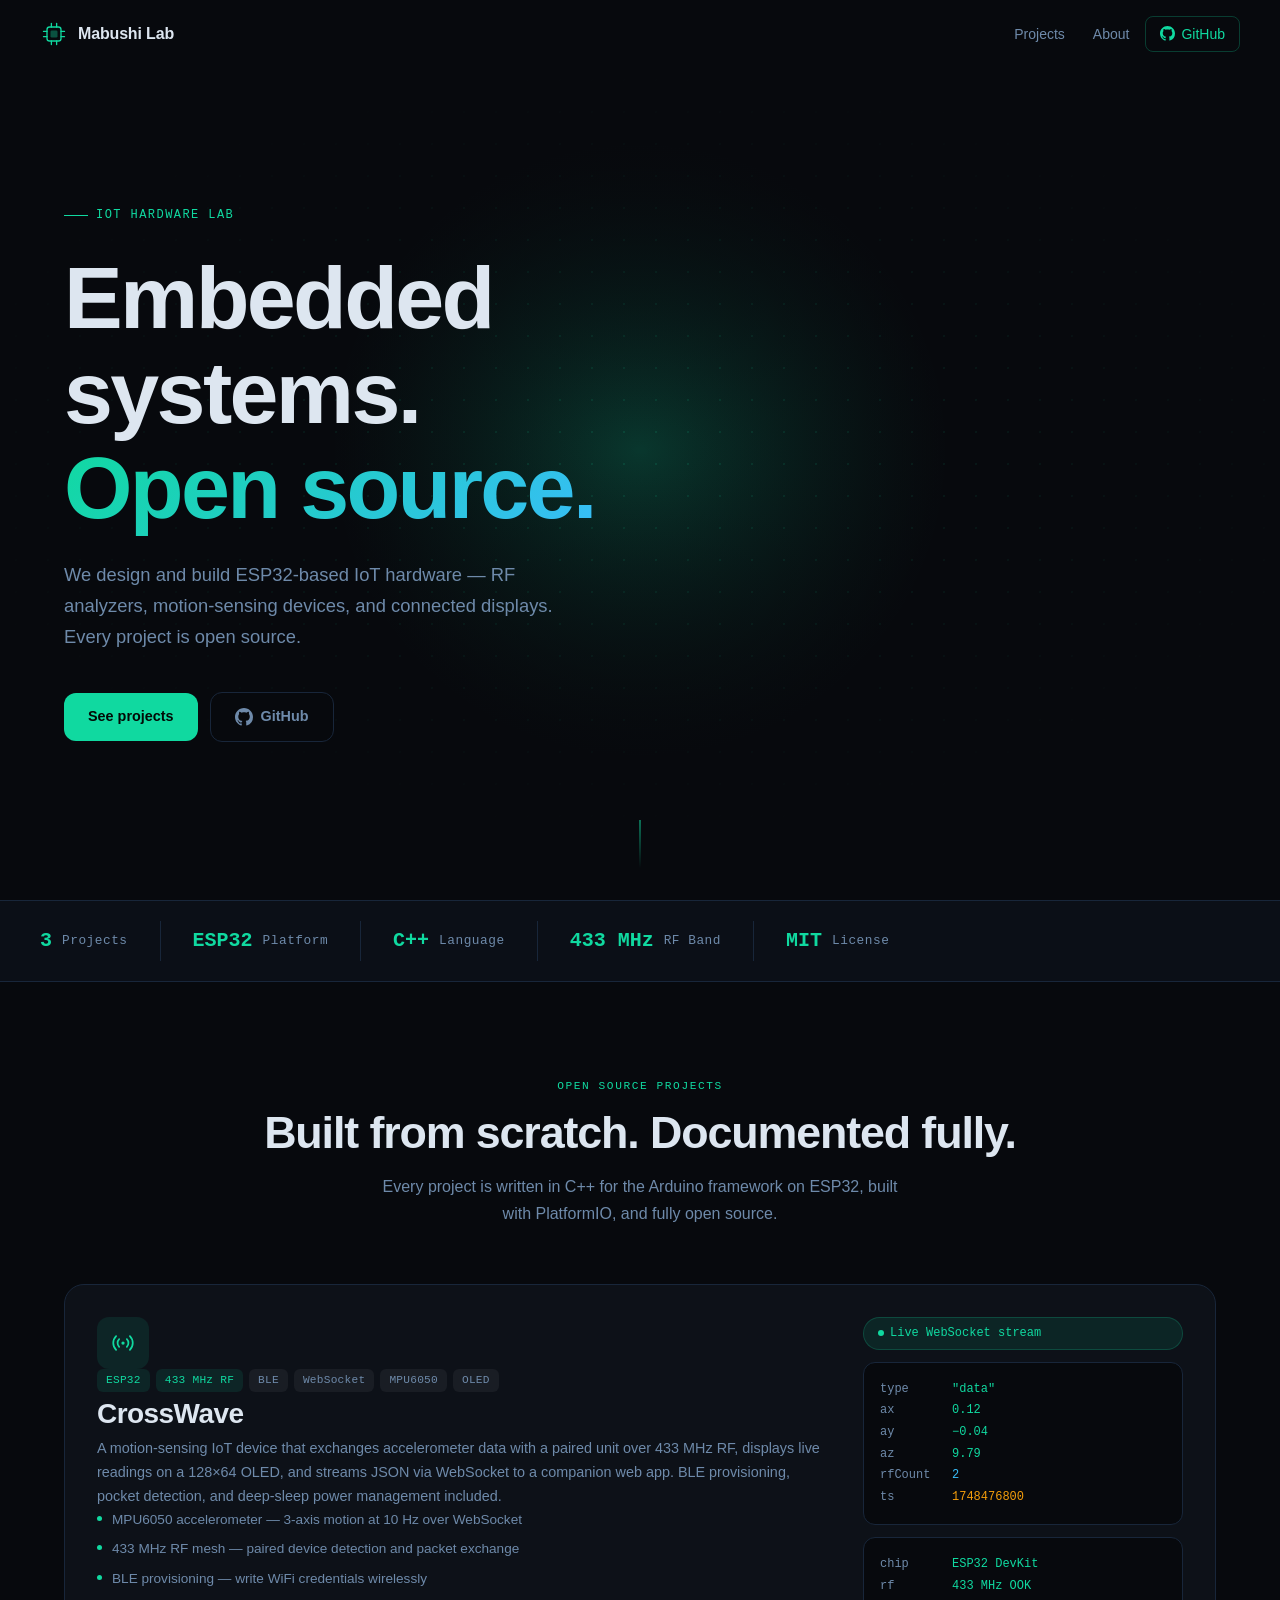
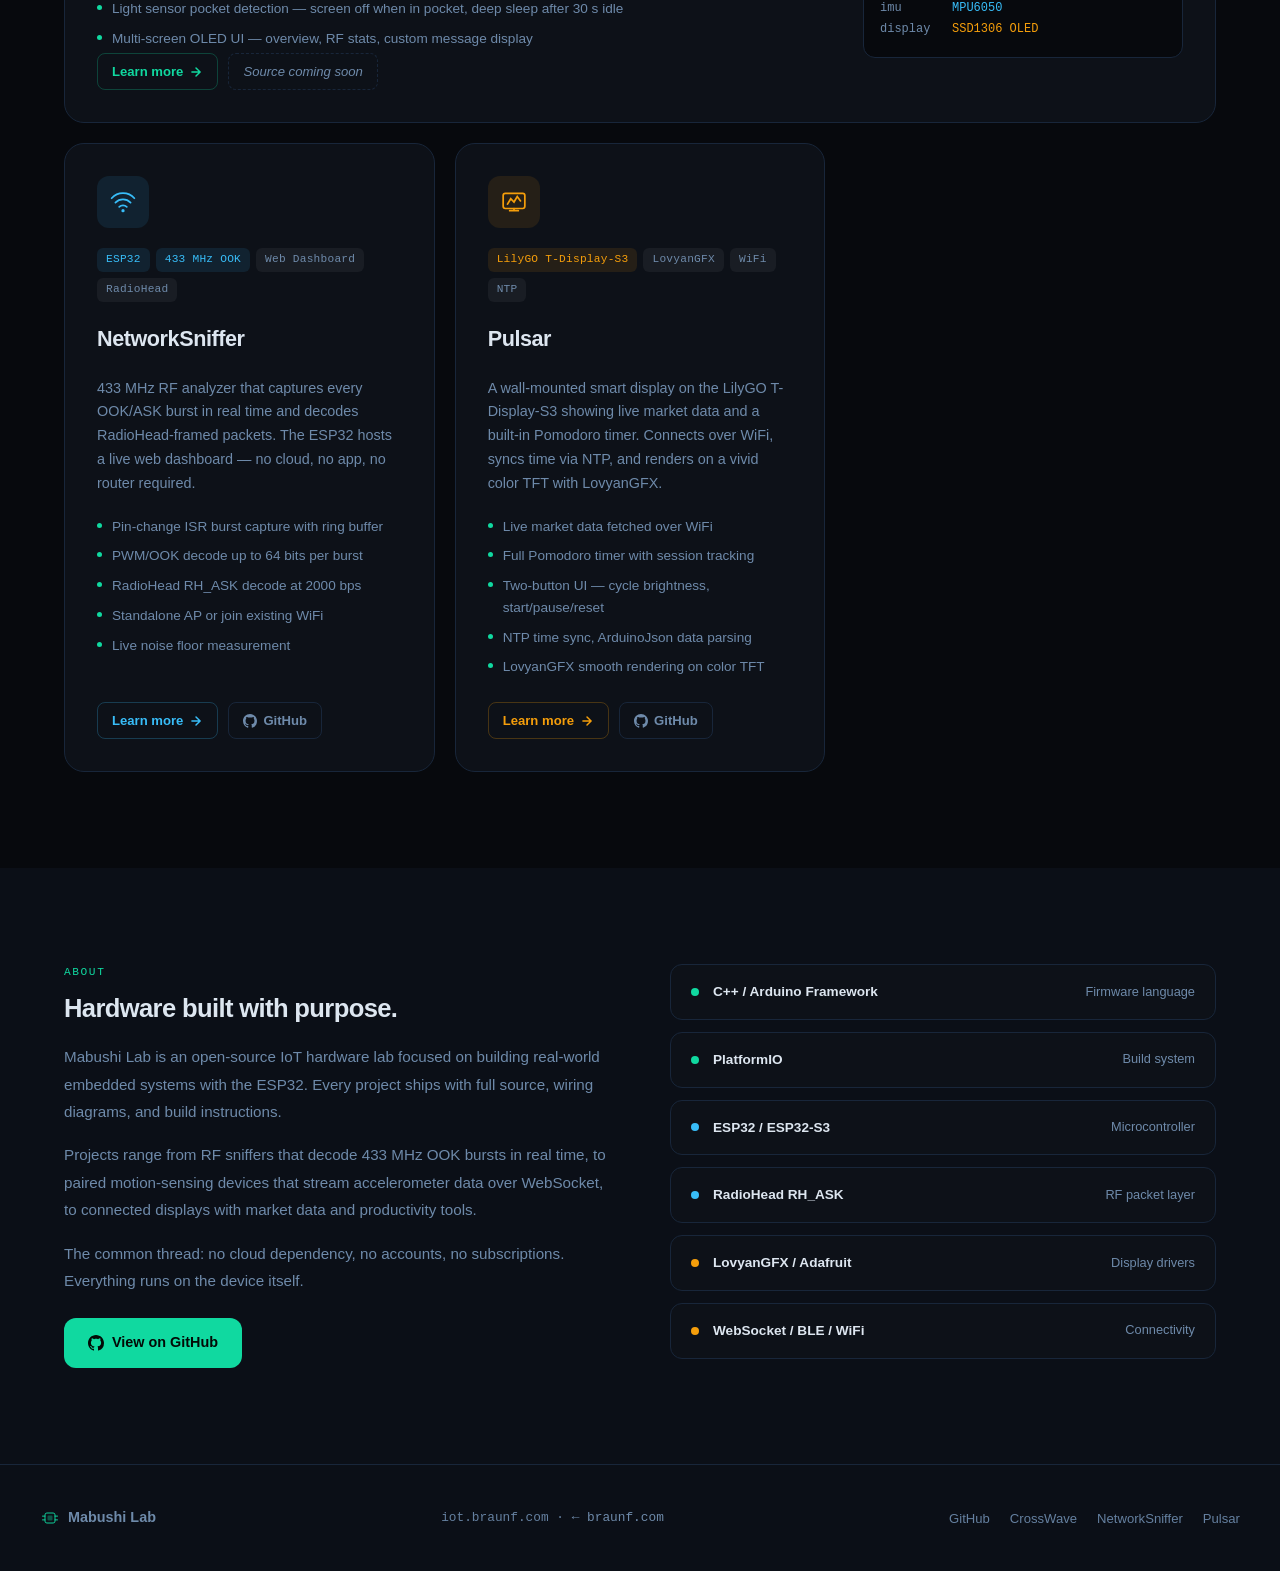
==== commit 575b51a4: "Make project cards real links and fix CrossWave dead repo Use a stretched link with separate GitHub " ====
--- a/index.html
+++ b/index.html
@@ -5,10 +5,20 @@
     <meta name="viewport" content="width=device-width, initial-scale=1.0">
     <title>Mabushi Lab — IoT hardware. Open source.</title>
     <meta name="description" content="Mabushi Lab builds open-source ESP32-based IoT hardware — RF analyzers, motion-sensing devices, and connected displays.">
-    <meta property="og:type"        content="website">
-    <meta property="og:title"       content="Mabushi Lab — IoT hardware. Open source.">
-    <meta property="og:description" content="Open-source ESP32 firmware for RF networks, sensors, and connected displays.">
-    <meta name="twitter:card"       content="summary_large_image">
+    <meta name="theme-color" content="#07090d">
+    <link rel="canonical" href="https://iot.braunf.com/">
+    <meta property="og:type" content="website">
+    <meta property="og:site_name" content="Mabushi Lab">
+    <meta property="og:title" content="Mabushi Lab — IoT hardware. Open source.">
+    <meta property="og:description" content="Mabushi Lab builds open-source ESP32-based IoT hardware — RF analyzers, motion-sensing devices, and connected displays.">
+    <meta property="og:url" content="https://iot.braunf.com/">
+    <meta property="og:image" content="https://iot.braunf.com/og-image.png">
+    <meta property="og:image:width" content="1200">
+    <meta property="og:image:height" content="630">
+    <meta name="twitter:card" content="summary_large_image">
+    <meta name="twitter:title" content="Mabushi Lab — IoT hardware. Open source.">
+    <meta name="twitter:description" content="Mabushi Lab builds open-source ESP32-based IoT hardware — RF analyzers, motion-sensing devices, and connected displays.">
+    <meta name="twitter:image" content="https://iot.braunf.com/og-image.png">
     <link rel="stylesheet" href="style.css">
     <link rel="icon" href="data:image/svg+xml,<svg xmlns='http://www.w3.org/2000/svg' viewBox='0 0 32 32'><rect width='32' height='32' fill='%2307090d'/><rect x='8' y='8' width='16' height='16' rx='3' fill='none' stroke='%2310d9a0' stroke-width='1.5'/><rect x='12' y='12' width='8' height='8' rx='1.5' fill='%2310d9a0' opacity='.4'/><line x1='4' y1='13' x2='8' y2='13' stroke='%2310d9a0' stroke-width='1.5'/><line x1='4' y1='19' x2='8' y2='19' stroke='%2310d9a0' stroke-width='1.5'/><line x1='24' y1='13' x2='28' y2='13' stroke='%2310d9a0' stroke-width='1.5'/><line x1='24' y1='19' x2='28' y2='19' stroke='%2310d9a0' stroke-width='1.5'/><line x1='13' y1='4' x2='13' y2='8' stroke='%2310d9a0' stroke-width='1.5'/><line x1='19' y1='4' x2='19' y2='8' stroke='%2310d9a0' stroke-width='1.5'/><line x1='13' y1='24' x2='13' y2='28' stroke='%2310d9a0' stroke-width='1.5'/><line x1='19' y1='24' x2='19' y2='28' stroke='%2310d9a0' stroke-width='1.5'/></svg>">
 </head>
@@ -31,7 +41,7 @@
             </svg>
             Mabushi Lab
         </a>
-        <button class="nav-toggle" id="nav-toggle" aria-label="Toggle menu">
+        <button class="nav-toggle" id="nav-toggle" aria-label="Toggle menu" aria-expanded="false" aria-controls="nav-links">
             <span></span><span></span><span></span>
         </button>
         <ul class="nav-links" id="nav-links">
@@ -111,7 +121,7 @@
         <div class="projects-grid">
 
             <!-- CrossWave — Featured -->
-            <a href="crosswave.html" class="proj-card featured" style="--card-accent: var(--accent)">
+            <div class="proj-card featured" style="--card-accent: var(--accent)">
                 <div class="proj-content">
                     <div class="proj-icon">
                         <!-- RF waves icon -->
@@ -143,14 +153,11 @@
                         <li>Multi-screen OLED UI — overview, RF stats, custom message display</li>
                     </ul>
                     <div class="proj-links">
-                        <span class="proj-link">
+                        <a href="crosswave.html" class="proj-link stretched">
                             Learn more
                             <svg width="14" height="14" viewBox="0 0 24 24" fill="none" stroke="currentColor" stroke-width="2.5" stroke-linecap="round"><path d="M5 12h14M12 5l7 7-7 7"/></svg>
-                        </span>
-                        <span class="proj-link secondary">
-                            <svg width="14" height="14" viewBox="0 0 24 24" fill="currentColor"><path d="M12 0C5.37 0 0 5.37 0 12c0 5.31 3.435 9.795 8.205 11.385.6.105.825-.255.825-.57 0-.285-.015-1.23-.015-2.235-3.015.555-3.795-.735-4.035-1.41-.135-.345-.72-1.41-1.23-1.695-.42-.225-1.02-.78-.015-.795.945-.015 1.62.87 1.845 1.23 1.08 1.815 2.805 1.305 3.495.99.105-.78.42-1.305.765-1.605-2.67-.3-5.46-1.335-5.46-5.925 0-1.305.465-2.385 1.23-3.225-.12-.3-.54-1.53.12-3.18 0 0 1.005-.315 3.3 1.23.96-.27 1.98-.405 3-.405s2.04.135 3 .405c2.295-1.56 3.3-1.23 3.3-1.23.66 1.65.24 2.88.12 3.18.765.84 1.23 1.905 1.23 3.225 0 4.605-2.805 5.625-5.475 5.925.435.375.81 1.095.81 2.22 0 1.605-.015 2.895-.015 3.3 0 .315.225.69.825.57A12.02 12.02 0 0024 12c0-6.63-5.37-12-12-12z"/></svg>
-                            GitHub
-                        </span>
+                        </a>
+                        <span class="proj-link secondary proj-link-note">Source coming soon</span>
                     </div>
                 </div>
                 <div class="proj-visual">
@@ -173,10 +180,10 @@
                         <div class="vp-line"><span class="vp-key">display</span><span class="vp-val amber">SSD1306 OLED</span></div>
                     </div>
                 </div>
-            </a>
+            </div>
 
             <!-- NetworkSniffer -->
-            <a href="networksniffer.html" class="proj-card" style="--card-accent: var(--accent2)">
+            <div class="proj-card" style="--card-accent: var(--accent2)">
                 <div class="proj-icon blue">
                     <svg viewBox="0 0 24 24" fill="none" stroke="#38bdf8" stroke-width="1.6" stroke-linecap="round">
                         <path d="M1.5 8.5a14 14 0 0 1 21 0"/>
@@ -204,19 +211,19 @@
                     <li>Live noise floor measurement</li>
                 </ul>
                 <div class="proj-links">
-                    <span class="proj-link" style="color:var(--accent2);border-color:rgba(56,189,248,0.25)">
+                    <a href="networksniffer.html" class="proj-link stretched" style="color:var(--accent2);border-color:rgba(56,189,248,0.25)">
                         Learn more
                         <svg width="14" height="14" viewBox="0 0 24 24" fill="none" stroke="currentColor" stroke-width="2.5" stroke-linecap="round"><path d="M5 12h14M12 5l7 7-7 7"/></svg>
-                    </span>
-                    <span class="proj-link secondary">
-                        <svg width="14" height="14" viewBox="0 0 24 24" fill="currentColor"><path d="M12 0C5.37 0 0 5.37 0 12c0 5.31 3.435 9.795 8.205 11.385.6.105.825-.255.825-.57 0-.285-.015-1.23-.015-2.235-3.015.555-3.795-.735-4.035-1.41-.135-.345-.72-1.41-1.23-1.695-.42-.225-1.02-.78-.015-.795.945-.015 1.62.87 1.845 1.23 1.08 1.815 2.805 1.305 3.495.99.105-.78.42-1.305.765-1.605-2.67-.3-5.46-1.335-5.46-5.925 0-1.305.465-2.385 1.23-3.225-.12-.3-.54-1.53.12-3.18 0 0 1.005-.315 3.3 1.23.96-.27 1.98-.405 3-.405s2.04.135 3 .405c2.295-1.56 3.3-1.23 3.3-1.23.66 1.65.24 2.88.12 3.18.765.84 1.23 1.905 1.23 3.225 0 4.605-2.805 5.625-5.475 5.925.435.375.81 1.095.81 2.22 0 1.605-.015 2.895-.015 3.3 0 .315.225.69.825.57A12.02 12.02 0 0024 12c0-6.63-5.37-12-12-12z"/></svg>
-                        GitHub
-                    </span>
-                </div>
-            </a>
+                    </a>
+                    <a href="https://github.com/mabushi-lab/NetworkSniffer" target="_blank" rel="noopener" class="proj-link secondary">
+                            <svg width="14" height="14" viewBox="0 0 24 24" fill="currentColor"><path d="M12 0C5.37 0 0 5.37 0 12c0 5.31 3.435 9.795 8.205 11.385.6.105.825-.255.825-.57 0-.285-.015-1.23-.015-2.235-3.015.555-3.795-.735-4.035-1.41-.135-.345-.72-1.41-1.23-1.695-.42-.225-1.02-.78-.015-.795.945-.015 1.62.87 1.845 1.23 1.08 1.815 2.805 1.305 3.495.99.105-.78.42-1.305.765-1.605-2.67-.3-5.46-1.335-5.46-5.925 0-1.305.465-2.385 1.23-3.225-.12-.3-.54-1.53.12-3.18 0 0 1.005-.315 3.3 1.23.96-.27 1.98-.405 3-.405s2.04.135 3 .405c2.295-1.56 3.3-1.23 3.3-1.23.66 1.65.24 2.88.12 3.18.765.84 1.23 1.905 1.23 3.225 0 4.605-2.805 5.625-5.475 5.925.435.375.81 1.095.81 2.22 0 1.605-.015 2.895-.015 3.3 0 .315.225.69.825.57A12.02 12.02 0 0024 12c0-6.63-5.37-12-12-12z"/></svg>
+                            GitHub
+                        </a>
+                </div>
+            </div>
 
             <!-- Pulsar -->
-            <a href="pulsar.html" class="proj-card" style="--card-accent: var(--amber)">
+            <div class="proj-card" style="--card-accent: var(--amber)">
                 <div class="proj-icon amber">
                     <svg viewBox="0 0 24 24" fill="none" stroke="#f59e0b" stroke-width="1.6" stroke-linecap="round">
                         <rect x="2" y="4" width="20" height="14" rx="2"/>
@@ -244,16 +251,16 @@
                     <li>LovyanGFX smooth rendering on color TFT</li>
                 </ul>
                 <div class="proj-links">
-                    <span class="proj-link" style="color:var(--amber);border-color:rgba(245,158,11,0.25)">
+                    <a href="pulsar.html" class="proj-link stretched" style="color:var(--amber);border-color:rgba(245,158,11,0.25)">
                         Learn more
                         <svg width="14" height="14" viewBox="0 0 24 24" fill="none" stroke="currentColor" stroke-width="2.5" stroke-linecap="round"><path d="M5 12h14M12 5l7 7-7 7"/></svg>
-                    </span>
-                    <span class="proj-link secondary">
-                        <svg width="14" height="14" viewBox="0 0 24 24" fill="currentColor"><path d="M12 0C5.37 0 0 5.37 0 12c0 5.31 3.435 9.795 8.205 11.385.6.105.825-.255.825-.57 0-.285-.015-1.23-.015-2.235-3.015.555-3.795-.735-4.035-1.41-.135-.345-.72-1.41-1.23-1.695-.42-.225-1.02-.78-.015-.795.945-.015 1.62.87 1.845 1.23 1.08 1.815 2.805 1.305 3.495.99.105-.78.42-1.305.765-1.605-2.67-.3-5.46-1.335-5.46-5.925 0-1.305.465-2.385 1.23-3.225-.12-.3-.54-1.53.12-3.18 0 0 1.005-.315 3.3 1.23.96-.27 1.98-.405 3-.405s2.04.135 3 .405c2.295-1.56 3.3-1.23 3.3-1.23.66 1.65.24 2.88.12 3.18.765.84 1.23 1.905 1.23 3.225 0 4.605-2.805 5.625-5.475 5.925.435.375.81 1.095.81 2.22 0 1.605-.015 2.895-.015 3.3 0 .315.225.69.825.57A12.02 12.02 0 0024 12c0-6.63-5.37-12-12-12z"/></svg>
-                        GitHub
-                    </span>
-                </div>
-            </a>
+                    </a>
+                    <a href="https://github.com/mabushi-lab/Pulsar" target="_blank" rel="noopener" class="proj-link secondary">
+                            <svg width="14" height="14" viewBox="0 0 24 24" fill="currentColor"><path d="M12 0C5.37 0 0 5.37 0 12c0 5.31 3.435 9.795 8.205 11.385.6.105.825-.255.825-.57 0-.285-.015-1.23-.015-2.235-3.015.555-3.795-.735-4.035-1.41-.135-.345-.72-1.41-1.23-1.695-.42-.225-1.02-.78-.015-.795.945-.015 1.62.87 1.845 1.23 1.08 1.815 2.805 1.305 3.495.99.105-.78.42-1.305.765-1.605-2.67-.3-5.46-1.335-5.46-5.925 0-1.305.465-2.385 1.23-3.225-.12-.3-.54-1.53.12-3.18 0 0 1.005-.315 3.3 1.23.96-.27 1.98-.405 3-.405s2.04.135 3 .405c2.295-1.56 3.3-1.23 3.3-1.23.66 1.65.24 2.88.12 3.18.765.84 1.23 1.905 1.23 3.225 0 4.605-2.805 5.625-5.475 5.925.435.375.81 1.095.81 2.22 0 1.605-.015 2.895-.015 3.3 0 .315.225.69.825.57A12.02 12.02 0 0024 12c0-6.63-5.37-12-12-12z"/></svg>
+                            GitHub
+                        </a>
+                </div>
+            </div>
 
         </div>
     </div>
@@ -338,7 +345,7 @@
             </svg>
             Mabushi Lab
         </div>
-        <span class="footer-copy">IOT.braunf.com</span>
+        <span class="footer-copy">iot.braunf.com &middot; <a href="https://braunf.com" class="footer-hub">&larr; braunf.com</a></span>
         <ul class="footer-links">
             <li><a href="https://github.com/mabushi-lab" target="_blank" rel="noopener">GitHub</a></li>
             <li><a href="crosswave.html">CrossWave</a></li>
--- a/style.css
+++ b/style.css
@@ -14,7 +14,7 @@
     --border-hover:  #243650;
     --text:          #dde6f0;
     --text-muted:    #6e8aaa;
-    --text-dim:      #3d5470;
+    --text-dim:      #6580a0;
     --accent:        #10d9a0;
     --accent-light:  #3ee3b2;
     --accent-dim:    rgba(16, 217, 160, 0.1);
@@ -57,15 +57,23 @@
     top: 0; left: 0; right: 0;
     z-index: 100;
     padding: 0 24px;
-    transition: background var(--transition), backdrop-filter var(--transition);
-}
-
-.nav.scrolled {
+}
+
+.nav::before {
+    content: '';
+    position: absolute;
+    inset: 0;
+    z-index: -1;
     background: rgba(7, 9, 13, 0.90);
     backdrop-filter: blur(20px);
     -webkit-backdrop-filter: blur(20px);
     border-bottom: 1px solid var(--border);
-}
+    opacity: 0;
+    transition: opacity var(--transition);
+}
+
+.nav.scrolled::before,
+.nav.menu-open::before { opacity: 1; }
 
 .nav-inner {
     max-width: var(--max-w);
@@ -1051,3 +1059,50 @@
     .strip-item { padding-right: 16px; margin-right: 16px; }
     .footer-inner { flex-direction: column; align-items: flex-start; }
 }
+
+/* ===== Card links ===== */
+/* The whole card is clickable through the "Learn more" link's stretched ::after;
+   the GitHub link sits above it so both stay real, separate links. */
+.proj-link.stretched::after {
+    content: '';
+    position: absolute;
+    inset: 0;
+    z-index: 1;
+}
+
+.proj-link.secondary { position: relative; z-index: 2; }
+
+.proj-link-note {
+    font-weight: 500;
+    font-style: italic;
+    border-style: dashed;
+    cursor: default;
+}
+
+.footer-hub { color: var(--text-muted); transition: color var(--transition); }
+.footer-hub:hover { color: var(--accent); }
+
+/* ===== Focus ===== */
+a:focus-visible,
+button:focus-visible {
+    outline: 2px solid var(--accent);
+    outline-offset: 3px;
+    border-radius: 6px;
+}
+
+.proj-link.stretched:focus-visible { outline: none; }
+.proj-card:has(.proj-link.stretched:focus-visible) {
+    outline: 2px solid var(--accent);
+    outline-offset: 3px;
+}
+
+/* ===== Reduced motion ===== */
+@media (prefers-reduced-motion: reduce) {
+    *, *::before, *::after {
+        animation-duration: 0.01ms !important;
+        animation-iteration-count: 1 !important;
+        transition-duration: 0.01ms !important;
+        scroll-behavior: auto !important;
+    }
+    .fade-in { opacity: 1; transform: none; }
+}
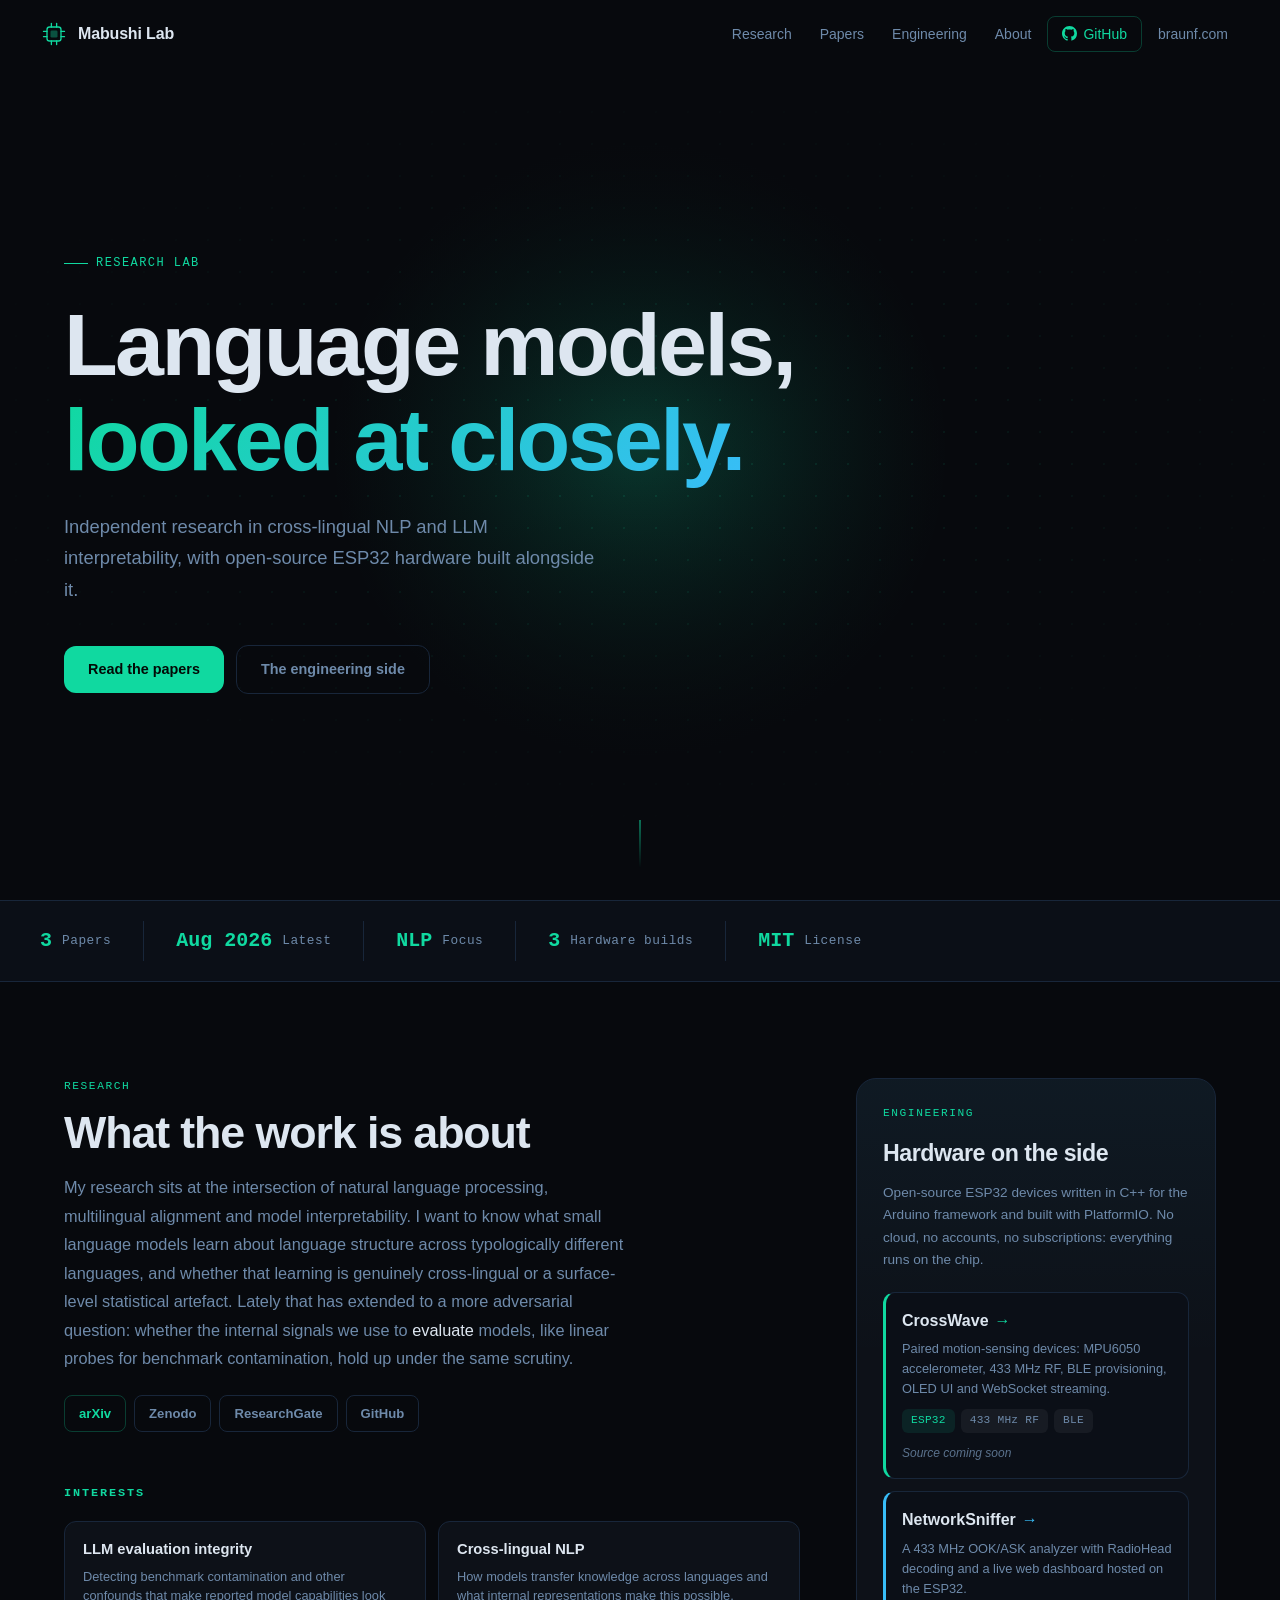
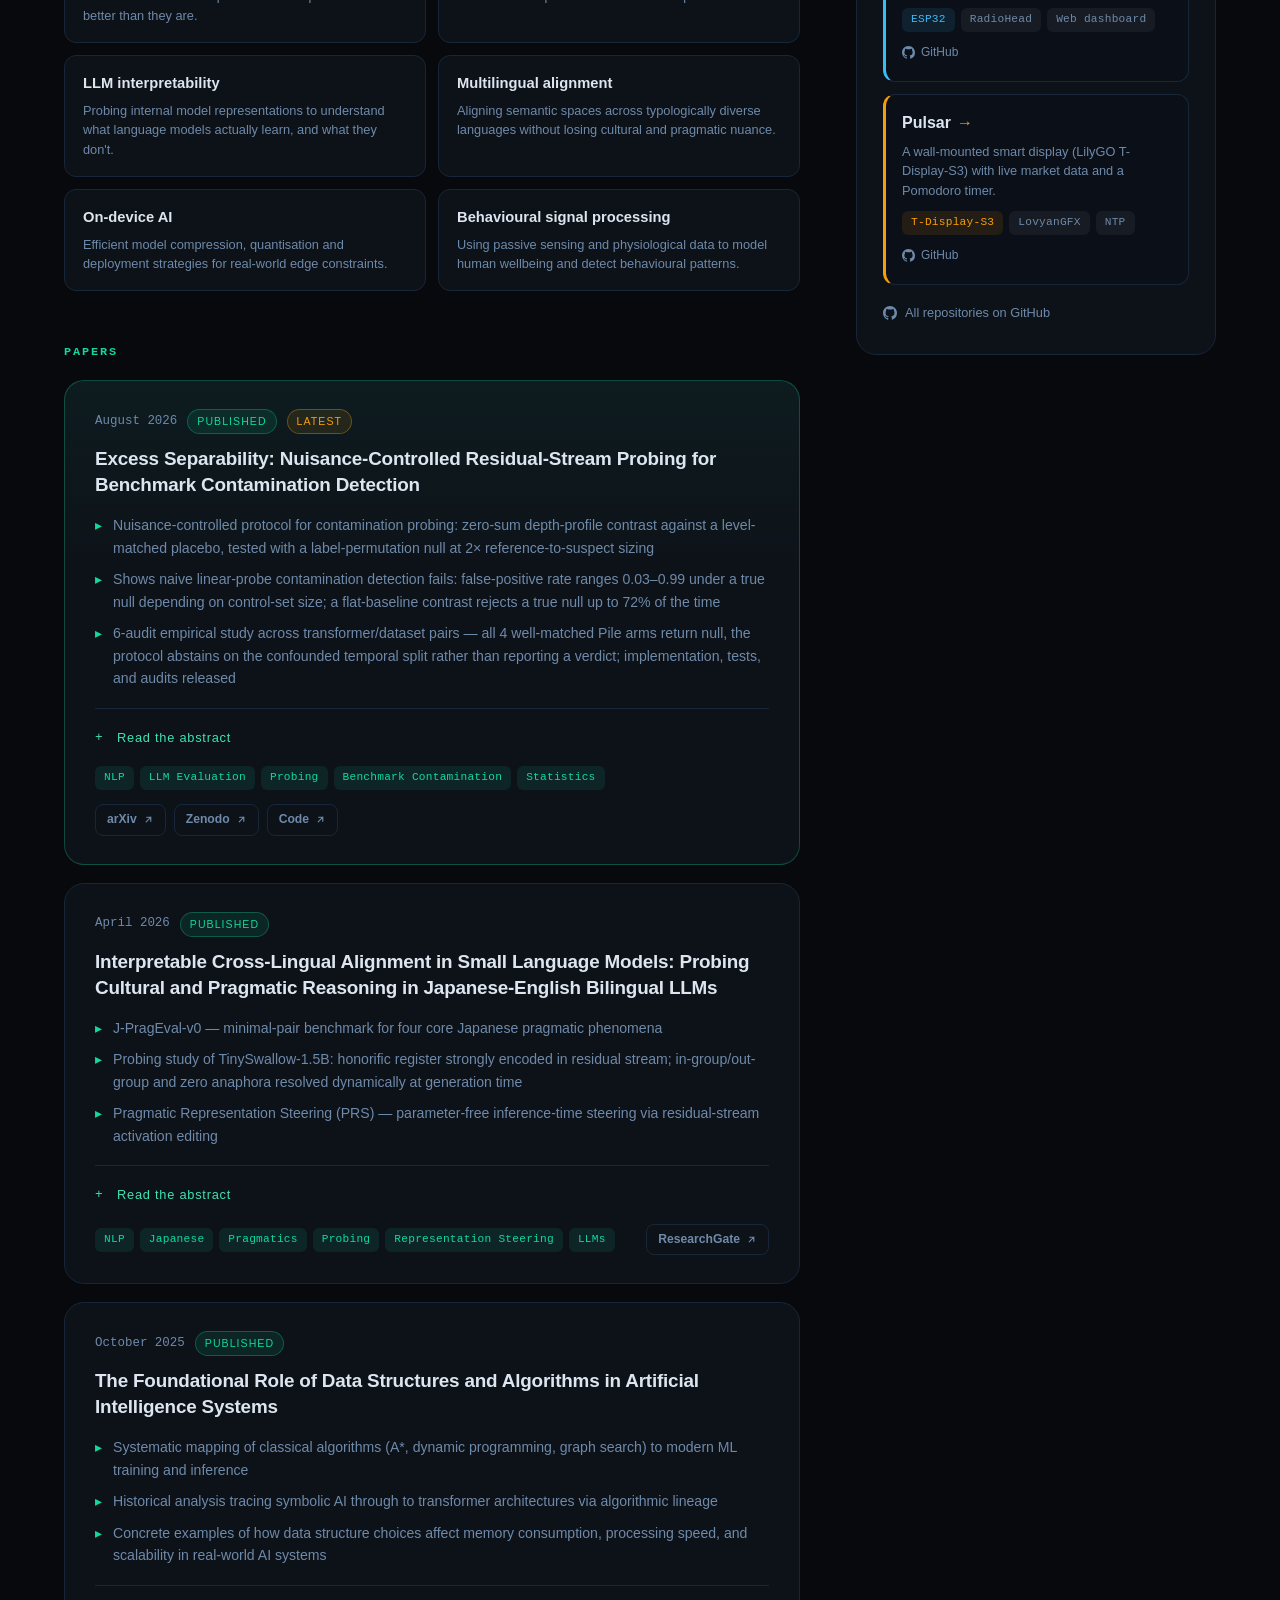
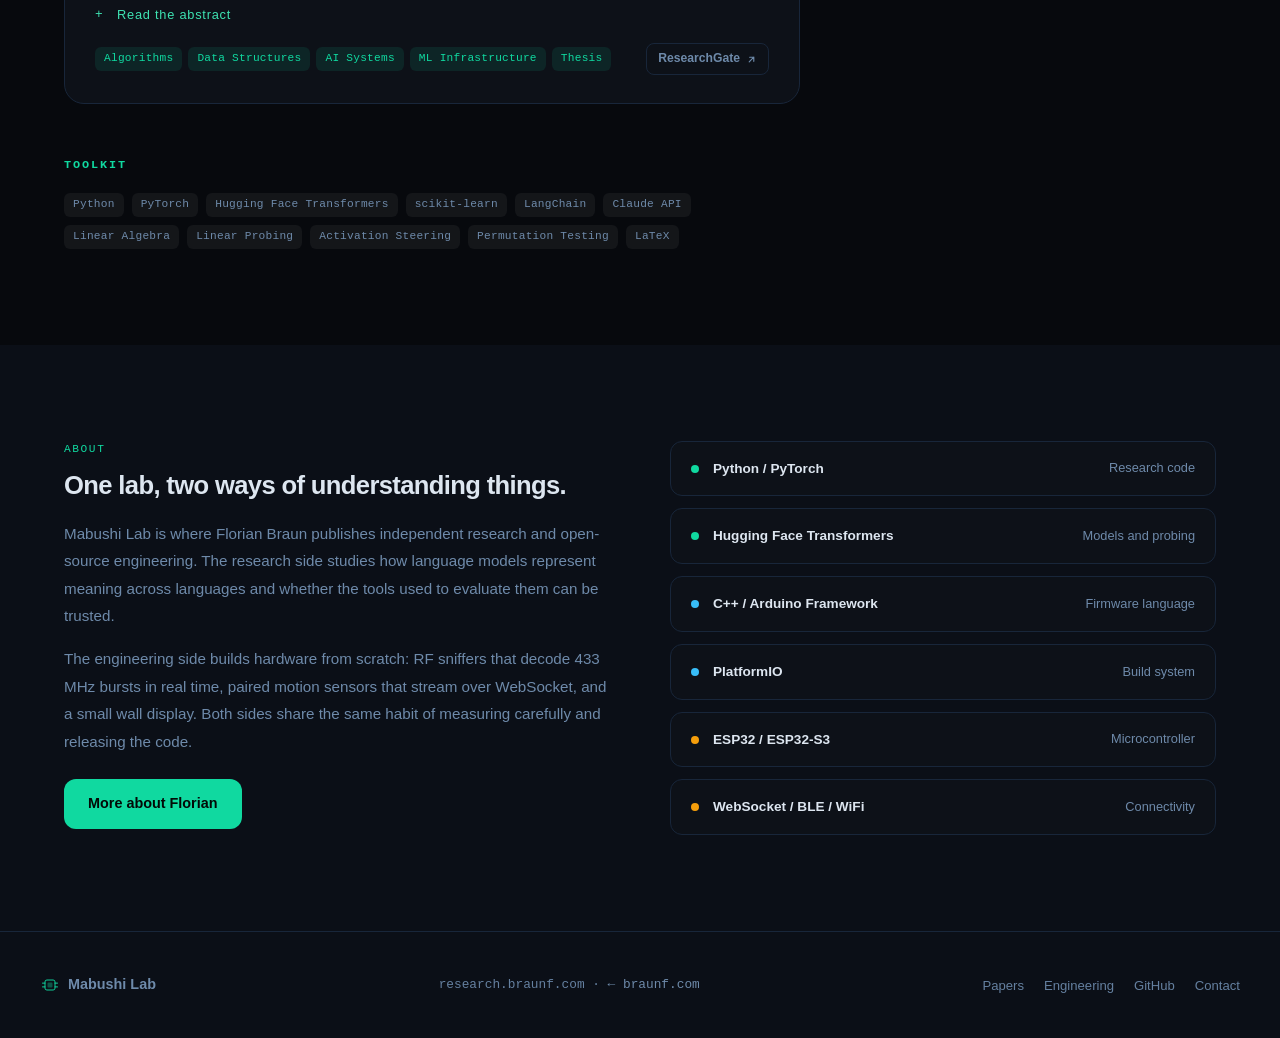
==== commit 52e3b0cb: "Combine the research and IoT lab pages at research.braunf.com The homepage is now research-first: wh" ====
--- a/index.html
+++ b/index.html
@@ -3,26 +3,28 @@
 <head>
     <meta charset="UTF-8">
     <meta name="viewport" content="width=device-width, initial-scale=1.0">
-    <title>Mabushi Lab — IoT hardware. Open source.</title>
-    <meta name="description" content="Mabushi Lab builds open-source ESP32-based IoT hardware — RF analyzers, motion-sensing devices, and connected displays.">
+    <title>Mabushi Lab — Research & engineering</title>
+    <meta name="description" content="Independent research in cross-lingual NLP and LLM interpretability by Florian Braun, plus open-source ESP32 hardware.">
     <meta name="theme-color" content="#07090d">
-    <link rel="canonical" href="https://iot.braunf.com/">
+    <link rel="canonical" href="https://research.braunf.com/">
     <meta property="og:type" content="website">
     <meta property="og:site_name" content="Mabushi Lab">
-    <meta property="og:title" content="Mabushi Lab — IoT hardware. Open source.">
-    <meta property="og:description" content="Mabushi Lab builds open-source ESP32-based IoT hardware — RF analyzers, motion-sensing devices, and connected displays.">
-    <meta property="og:url" content="https://iot.braunf.com/">
-    <meta property="og:image" content="https://iot.braunf.com/og-image.png">
+    <meta property="og:title" content="Mabushi Lab — Research & engineering">
+    <meta property="og:description" content="Independent research in cross-lingual NLP and LLM interpretability by Florian Braun, plus open-source ESP32 hardware.">
+    <meta property="og:url" content="https://research.braunf.com/">
+    <meta property="og:image" content="https://research.braunf.com/og-image.png">
     <meta property="og:image:width" content="1200">
     <meta property="og:image:height" content="630">
     <meta name="twitter:card" content="summary_large_image">
-    <meta name="twitter:title" content="Mabushi Lab — IoT hardware. Open source.">
-    <meta name="twitter:description" content="Mabushi Lab builds open-source ESP32-based IoT hardware — RF analyzers, motion-sensing devices, and connected displays.">
-    <meta name="twitter:image" content="https://iot.braunf.com/og-image.png">
+    <meta name="twitter:title" content="Mabushi Lab — Research & engineering">
+    <meta name="twitter:description" content="Independent research in cross-lingual NLP and LLM interpretability by Florian Braun, plus open-source ESP32 hardware.">
+    <meta name="twitter:image" content="https://research.braunf.com/og-image.png">
     <link rel="stylesheet" href="style.css">
     <link rel="icon" href="data:image/svg+xml,<svg xmlns='http://www.w3.org/2000/svg' viewBox='0 0 32 32'><rect width='32' height='32' fill='%2307090d'/><rect x='8' y='8' width='16' height='16' rx='3' fill='none' stroke='%2310d9a0' stroke-width='1.5'/><rect x='12' y='12' width='8' height='8' rx='1.5' fill='%2310d9a0' opacity='.4'/><line x1='4' y1='13' x2='8' y2='13' stroke='%2310d9a0' stroke-width='1.5'/><line x1='4' y1='19' x2='8' y2='19' stroke='%2310d9a0' stroke-width='1.5'/><line x1='24' y1='13' x2='28' y2='13' stroke='%2310d9a0' stroke-width='1.5'/><line x1='24' y1='19' x2='28' y2='19' stroke='%2310d9a0' stroke-width='1.5'/><line x1='13' y1='4' x2='13' y2='8' stroke='%2310d9a0' stroke-width='1.5'/><line x1='19' y1='4' x2='19' y2='8' stroke='%2310d9a0' stroke-width='1.5'/><line x1='13' y1='24' x2='13' y2='28' stroke='%2310d9a0' stroke-width='1.5'/><line x1='19' y1='24' x2='19' y2='28' stroke='%2310d9a0' stroke-width='1.5'/></svg>">
 </head>
 <body>
+
+<a class="skip-link" href="#research">Skip to content</a>
 
 <nav class="nav" id="nav">
     <div class="nav-inner">
@@ -45,7 +47,9 @@
             <span></span><span></span><span></span>
         </button>
         <ul class="nav-links" id="nav-links">
-            <li><a href="#projects">Projects</a></li>
+            <li><a href="#research">Research</a></li>
+            <li><a href="#papers">Papers</a></li>
+            <li><a href="#engineering">Engineering</a></li>
             <li><a href="#about">About</a></li>
             <li class="nav-github">
                 <a href="https://github.com/mabushi-lab" target="_blank" rel="noopener">
@@ -53,285 +57,199 @@
                     GitHub
                 </a>
             </li>
+            <li><a href="https://braunf.com">braunf.com</a></li>
         </ul>
     </div>
 </nav>
 
-<!-- Hero -->
 <header class="hero">
     <div class="hero-bg">
         <div class="hero-glow"></div>
     </div>
     <div class="hero-content">
-        <p class="hero-label">IoT Hardware Lab</p>
+        <p class="hero-label">Research lab</p>
         <h1 class="hero-title">
-            Embedded systems.<br>
-            <span class="hero-accent">Open source.</span>
+            Language models,<br>
+            <span class="hero-accent">looked at closely.</span>
         </h1>
         <p class="hero-sub">
-            We design and build ESP32-based IoT hardware — RF analyzers, motion-sensing devices,
-            and connected displays. Every project is open source.
+            Independent research in cross-lingual NLP and LLM interpretability,
+            with open-source ESP32 hardware built alongside it.
         </p>
         <div class="hero-actions">
-            <a href="#projects" class="btn btn-primary">See projects</a>
-            <a href="https://github.com/mabushi-lab" target="_blank" rel="noopener" class="btn btn-ghost">
-                <svg width="18" height="18" viewBox="0 0 24 24" fill="currentColor"><path d="M12 0C5.37 0 0 5.37 0 12c0 5.31 3.435 9.795 8.205 11.385.6.105.825-.255.825-.57 0-.285-.015-1.23-.015-2.235-3.015.555-3.795-.735-4.035-1.41-.135-.345-.72-1.41-1.23-1.695-.42-.225-1.02-.78-.015-.795.945-.015 1.62.87 1.845 1.23 1.08 1.815 2.805 1.305 3.495.99.105-.78.42-1.305.765-1.605-2.67-.3-5.46-1.335-5.46-5.925 0-1.305.465-2.385 1.23-3.225-.12-.3-.54-1.53.12-3.18 0 0 1.005-.315 3.3 1.23.96-.27 1.98-.405 3-.405s2.04.135 3 .405c2.295-1.56 3.3-1.23 3.3-1.23.66 1.65.24 2.88.12 3.18.765.84 1.23 1.905 1.23 3.225 0 4.605-2.805 5.625-5.475 5.925.435.375.81 1.095.81 2.22 0 1.605-.015 2.895-.015 3.3 0 .315.225.69.825.57A12.02 12.02 0 0024 12c0-6.63-5.37-12-12-12z"/></svg>
-                GitHub
-            </a>
+            <a href="#papers" class="btn btn-primary">Read the papers</a>
+            <a href="#engineering" class="btn btn-ghost">The engineering side</a>
         </div>
     </div>
     <div class="hero-scroll"><div class="scroll-line"></div></div>
 </header>
 
-<!-- Stats strip -->
 <div class="stats-strip">
     <div class="stats-strip-inner">
-        <div class="strip-item">
-            <span class="strip-value">3</span>
-            <span class="strip-label">Projects</span>
-        </div>
-        <div class="strip-item">
-            <span class="strip-value">ESP32</span>
-            <span class="strip-label">Platform</span>
-        </div>
-        <div class="strip-item">
-            <span class="strip-value">C++</span>
-            <span class="strip-label">Language</span>
-        </div>
-        <div class="strip-item">
-            <span class="strip-value">433 MHz</span>
-            <span class="strip-label">RF Band</span>
-        </div>
-        <div class="strip-item">
-            <span class="strip-value">MIT</span>
-            <span class="strip-label">License</span>
-        </div>
+        <div class="strip-item"><span class="strip-value">3</span><span class="strip-label">Papers</span></div>
+        <div class="strip-item"><span class="strip-value">Aug 2026</span><span class="strip-label">Latest</span></div>
+        <div class="strip-item"><span class="strip-value">NLP</span><span class="strip-label">Focus</span></div>
+        <div class="strip-item"><span class="strip-value">3</span><span class="strip-label">Hardware builds</span></div>
+        <div class="strip-item"><span class="strip-value">MIT</span><span class="strip-label">License</span></div>
     </div>
 </div>
 
-<!-- Projects -->
-<section class="section" id="projects">
-    <div class="container">
-        <div class="section-header">
-            <span class="section-label">Open Source Projects</span>
-            <h2 class="section-title">Built from scratch. Documented fully.</h2>
-            <p class="section-sub">Every project is written in C++ for the Arduino framework on ESP32, built with PlatformIO, and fully open source.</p>
-        </div>
-
-        <div class="projects-grid">
-
-            <!-- CrossWave — Featured -->
-            <div class="proj-card featured" style="--card-accent: var(--accent)">
-                <div class="proj-content">
-                    <div class="proj-icon">
-                        <!-- RF waves icon -->
-                        <svg viewBox="0 0 24 24" fill="none" stroke="#10d9a0" stroke-width="1.6" stroke-linecap="round">
-                            <path d="M5.636 5.636a9 9 0 0 0 0 12.728M18.364 5.636a9 9 0 0 1 0 12.728"/>
-                            <path d="M8.464 8.464a5 5 0 0 0 0 7.072M15.536 8.464a5 5 0 0 1 0 7.072"/>
-                            <circle cx="12" cy="12" r="1.5" fill="#10d9a0" stroke="none"/>
-                        </svg>
-                    </div>
-                    <div class="proj-tags">
-                        <span class="tag">ESP32</span>
-                        <span class="tag">433 MHz RF</span>
-                        <span class="tag muted">BLE</span>
-                        <span class="tag muted">WebSocket</span>
-                        <span class="tag muted">MPU6050</span>
-                        <span class="tag muted">OLED</span>
-                    </div>
-                    <h3 class="proj-name">CrossWave</h3>
-                    <p class="proj-desc">
-                        A motion-sensing IoT device that exchanges accelerometer data with a paired unit over 433 MHz RF,
-                        displays live readings on a 128×64 OLED, and streams JSON via WebSocket to a companion web app.
-                        BLE provisioning, pocket detection, and deep-sleep power management included.
-                    </p>
-                    <ul class="proj-features">
-                        <li>MPU6050 accelerometer — 3-axis motion at 10 Hz over WebSocket</li>
-                        <li>433 MHz RF mesh — paired device detection and packet exchange</li>
-                        <li>BLE provisioning — write WiFi credentials wirelessly</li>
-                        <li>Light sensor pocket detection — screen off when in pocket, deep sleep after 30 s idle</li>
-                        <li>Multi-screen OLED UI — overview, RF stats, custom message display</li>
-                    </ul>
-                    <div class="proj-links">
-                        <a href="crosswave.html" class="proj-link stretched">
-                            Learn more
-                            <svg width="14" height="14" viewBox="0 0 24 24" fill="none" stroke="currentColor" stroke-width="2.5" stroke-linecap="round"><path d="M5 12h14M12 5l7 7-7 7"/></svg>
-                        </a>
-                        <span class="proj-link secondary proj-link-note">Source coming soon</span>
-                    </div>
-                </div>
-                <div class="proj-visual">
-                    <div class="visual-badge">
-                        <span class="badge-dot"></span>
-                        Live WebSocket stream
-                    </div>
-                    <div class="visual-panel">
-                        <div class="vp-line"><span class="vp-key">type</span><span class="vp-val">"data"</span></div>
-                        <div class="vp-line"><span class="vp-key">ax</span><span class="vp-val">0.12</span></div>
-                        <div class="vp-line"><span class="vp-key">ay</span><span class="vp-val">−0.04</span></div>
-                        <div class="vp-line"><span class="vp-key">az</span><span class="vp-val">9.79</span></div>
-                        <div class="vp-line"><span class="vp-key">rfCount</span><span class="vp-val blue">2</span></div>
-                        <div class="vp-line"><span class="vp-key">ts</span><span class="vp-val amber">1748476800</span></div>
-                    </div>
-                    <div class="visual-panel">
-                        <div class="vp-line"><span class="vp-key">chip</span><span class="vp-val">ESP32 DevKit</span></div>
-                        <div class="vp-line"><span class="vp-key">rf</span><span class="vp-val">433 MHz OOK</span></div>
-                        <div class="vp-line"><span class="vp-key">imu</span><span class="vp-val blue">MPU6050</span></div>
-                        <div class="vp-line"><span class="vp-key">display</span><span class="vp-val amber">SSD1306 OLED</span></div>
-                    </div>
-                </div>
-            </div>
-
-            <!-- NetworkSniffer -->
-            <div class="proj-card" style="--card-accent: var(--accent2)">
-                <div class="proj-icon blue">
-                    <svg viewBox="0 0 24 24" fill="none" stroke="#38bdf8" stroke-width="1.6" stroke-linecap="round">
-                        <path d="M1.5 8.5a14 14 0 0 1 21 0"/>
-                        <path d="M5 12.5a10 10 0 0 1 14 0"/>
-                        <path d="M8.5 16.5a5 5 0 0 1 7 0"/>
-                        <circle cx="12" cy="20" r="1.5" fill="#38bdf8" stroke="none"/>
-                    </svg>
-                </div>
-                <div class="proj-tags">
-                    <span class="tag blue">ESP32</span>
-                    <span class="tag blue">433 MHz OOK</span>
-                    <span class="tag muted">Web Dashboard</span>
-                    <span class="tag muted">RadioHead</span>
-                </div>
-                <h3 class="proj-name">NetworkSniffer</h3>
-                <p class="proj-desc">
-                    433 MHz RF analyzer that captures every OOK/ASK burst in real time and decodes
-                    RadioHead-framed packets. The ESP32 hosts a live web dashboard — no cloud, no app, no router required.
+<section class="section" id="research">
+    <div class="container rs-layout">
+
+        <div class="rs-main">
+            <div class="section-header left">
+                <span class="section-label">Research</span>
+                <h2 class="section-title">What the work is about</h2>
+                <p class="section-sub">
+                    My research sits at the intersection of natural language processing, multilingual alignment and
+                    model interpretability. I want to know what small language models learn about language structure
+                    across typologically different languages, and whether that learning is genuinely cross-lingual or
+                    a surface-level statistical artefact. Lately that has extended to a more adversarial question:
+                    whether the internal signals we use to <em>evaluate</em> models, like linear probes for benchmark
+                    contamination, hold up under the same scrutiny.
                 </p>
-                <ul class="proj-features">
-                    <li>Pin-change ISR burst capture with ring buffer</li>
-                    <li>PWM/OOK decode up to 64 bits per burst</li>
-                    <li>RadioHead RH_ASK decode at 2000 bps</li>
-                    <li>Standalone AP or join existing WiFi</li>
-                    <li>Live noise floor measurement</li>
-                </ul>
-                <div class="proj-links">
-                    <a href="networksniffer.html" class="proj-link stretched" style="color:var(--accent2);border-color:rgba(56,189,248,0.25)">
-                        Learn more
-                        <svg width="14" height="14" viewBox="0 0 24 24" fill="none" stroke="currentColor" stroke-width="2.5" stroke-linecap="round"><path d="M5 12h14M12 5l7 7-7 7"/></svg>
-                    </a>
-                    <a href="https://github.com/mabushi-lab/NetworkSniffer" target="_blank" rel="noopener" class="proj-link secondary">
-                            <svg width="14" height="14" viewBox="0 0 24 24" fill="currentColor"><path d="M12 0C5.37 0 0 5.37 0 12c0 5.31 3.435 9.795 8.205 11.385.6.105.825-.255.825-.57 0-.285-.015-1.23-.015-2.235-3.015.555-3.795-.735-4.035-1.41-.135-.345-.72-1.41-1.23-1.695-.42-.225-1.02-.78-.015-.795.945-.015 1.62.87 1.845 1.23 1.08 1.815 2.805 1.305 3.495.99.105-.78.42-1.305.765-1.605-2.67-.3-5.46-1.335-5.46-5.925 0-1.305.465-2.385 1.23-3.225-.12-.3-.54-1.53.12-3.18 0 0 1.005-.315 3.3 1.23.96-.27 1.98-.405 3-.405s2.04.135 3 .405c2.295-1.56 3.3-1.23 3.3-1.23.66 1.65.24 2.88.12 3.18.765.84 1.23 1.905 1.23 3.225 0 4.605-2.805 5.625-5.475 5.925.435.375.81 1.095.81 2.22 0 1.605-.015 2.895-.015 3.3 0 .315.225.69.825.57A12.02 12.02 0 0024 12c0-6.63-5.37-12-12-12z"/></svg>
-                            GitHub
-                        </a>
-                </div>
-            </div>
-
-            <!-- Pulsar -->
-            <div class="proj-card" style="--card-accent: var(--amber)">
-                <div class="proj-icon amber">
-                    <svg viewBox="0 0 24 24" fill="none" stroke="#f59e0b" stroke-width="1.6" stroke-linecap="round">
-                        <rect x="2" y="4" width="20" height="14" rx="2"/>
-                        <path d="M8 20h8M12 18v2"/>
-                        <polyline points="6,14 9,9 12,12 15,7 18,11"/>
-                    </svg>
-                </div>
-                <div class="proj-tags">
-                    <span class="tag amber">LilyGO T-Display-S3</span>
-                    <span class="tag muted">LovyanGFX</span>
-                    <span class="tag muted">WiFi</span>
-                    <span class="tag muted">NTP</span>
-                </div>
-                <h3 class="proj-name">Pulsar</h3>
-                <p class="proj-desc">
-                    A wall-mounted smart display on the LilyGO T-Display-S3 showing live market data and a
-                    built-in Pomodoro timer. Connects over WiFi, syncs time via NTP, and renders on a
-                    vivid color TFT with LovyanGFX.
+                <div class="rs-links">
+                    <a href="https://arxiv.org/abs/2608.12652" target="_blank" rel="noopener" class="proj-link">arXiv</a>
+                    <a href="https://doi.org/10.5281/zenodo.21855509" target="_blank" rel="noopener" class="proj-link secondary">Zenodo</a>
+                    <a href="https://www.researchgate.net/profile/Florian-Braun-14" target="_blank" rel="noopener" class="proj-link secondary">ResearchGate</a>
+                    <a href="https://github.com/mabushi-lab" target="_blank" rel="noopener" class="proj-link secondary">GitHub</a>
+                </div>
+            </div>
+
+            <h3 class="rs-subhead">Interests</h3>
+            <ul class="rs-interests"><li class="rs-interest"><span class="rs-interest-name">LLM evaluation integrity</span><span class="rs-interest-desc">Detecting benchmark contamination and other confounds that make reported model capabilities look better than they are.</span></li><li class="rs-interest"><span class="rs-interest-name">Cross-lingual NLP</span><span class="rs-interest-desc">How models transfer knowledge across languages and what internal representations make this possible.</span></li><li class="rs-interest"><span class="rs-interest-name">LLM interpretability</span><span class="rs-interest-desc">Probing internal model representations to understand what language models actually learn, and what they don&#x27;t.</span></li><li class="rs-interest"><span class="rs-interest-name">Multilingual alignment</span><span class="rs-interest-desc">Aligning semantic spaces across typologically diverse languages without losing cultural and pragmatic nuance.</span></li><li class="rs-interest"><span class="rs-interest-name">On-device AI</span><span class="rs-interest-desc">Efficient model compression, quantisation and deployment strategies for real-world edge constraints.</span></li><li class="rs-interest"><span class="rs-interest-name">Behavioural signal processing</span><span class="rs-interest-desc">Using passive sensing and physiological data to model human wellbeing and detect behavioural patterns.</span></li></ul>
+
+            <h3 class="rs-subhead" id="papers">Papers</h3>
+            <div class="rs-papers">
+            <article class="rs-paper rs-paper-featured">
+                <header class="rs-paper-head">
+                    <span class="rs-paper-year">August 2026</span>
+                    <span class="rs-badge">Published</span>
+                    <span class="rs-badge rs-badge-new">Latest</span>
+                </header>
+                <h3 class="rs-paper-title">Excess Separability: Nuisance-Controlled Residual-Stream Probing for Benchmark Contamination Detection</h3>
+                <ul class="rs-contrib"><li>Nuisance-controlled protocol for contamination probing: zero-sum depth-profile contrast against a level-matched placebo, tested with a label-permutation null at 2× reference-to-suspect sizing</li><li>Shows naive linear-probe contamination detection fails: false-positive rate ranges 0.03–0.99 under a true null depending on control-set size; a flat-baseline contrast rejects a true null up to 72% of the time</li><li>6-audit empirical study across transformer/dataset pairs — all 4 well-matched Pile arms return null, the protocol abstains on the confounded temporal split rather than reporting a verdict; implementation, tests, and audits released</li></ul>
+                <details class="rs-abstract">
+                    <summary>Read the abstract</summary>
+                    <p>Benchmark contamination is diagnosed today with n-gram overlap, with likelihood-based membership inference, or with canary strings, and each needs something usually unavailable: the training corpus, a well-chosen test statistic, or foresight at dataset release. A recent alternative reads contamination off a linear probe on internal activations — this work shows the natural way to do this does not work, and specifies one that survives measurement. The protocol reports a zero-sum contrast on the depth profile of probe accuracy, recentred on a level-matched placebo baseline, tested against a label-permutation null, with the reference set twice the size of the suspect set. Reporting the level of excess separability rather than its shape makes the false-positive rate track the size of the analyst&#x27;s own control set, from 0.03 to 0.99 under a true null. On real transformers, baseline depth profiles are measurably not flat, spanning up to 29.1 accuracy points on a temporal split, and their non-flatness tracks the surface difference between item sets (correlation 0.87 over 6 audits) — so the correction is largest exactly where it&#x27;s needed.</p>
+                </details>
+                <div class="rs-paper-foot">
+                    <div class="proj-tags"><span class="tag">NLP</span><span class="tag">LLM Evaluation</span><span class="tag">Probing</span><span class="tag">Benchmark Contamination</span><span class="tag">Statistics</span></div>
+                    <div class="rs-paper-links"><a href="https://arxiv.org/abs/2608.12652" target="_blank" rel="noopener" class="proj-link secondary">arXiv <svg width="11" height="11" viewBox="0 0 24 24" fill="none" stroke="currentColor" stroke-width="2.5" stroke-linecap="round"><path d="M7 17L17 7M8 7h9v9"/></svg></a><a href="https://doi.org/10.5281/zenodo.21855509" target="_blank" rel="noopener" class="proj-link secondary">Zenodo <svg width="11" height="11" viewBox="0 0 24 24" fill="none" stroke="currentColor" stroke-width="2.5" stroke-linecap="round"><path d="M7 17L17 7M8 7h9v9"/></svg></a><a href="https://github.com/mabushi-lab/residual-stream-contamination-probing" target="_blank" rel="noopener" class="proj-link secondary">Code <svg width="11" height="11" viewBox="0 0 24 24" fill="none" stroke="currentColor" stroke-width="2.5" stroke-linecap="round"><path d="M7 17L17 7M8 7h9v9"/></svg></a></div>
+                </div>
+            </article>
+            <article class="rs-paper">
+                <header class="rs-paper-head">
+                    <span class="rs-paper-year">April 2026</span>
+                    <span class="rs-badge">Published</span>
+                    
+                </header>
+                <h3 class="rs-paper-title">Interpretable Cross-Lingual Alignment in Small Language Models: Probing Cultural and Pragmatic Reasoning in Japanese-English Bilingual LLMs</h3>
+                <ul class="rs-contrib"><li>J-PragEval-v0 — minimal-pair benchmark for four core Japanese pragmatic phenomena</li><li>Probing study of TinySwallow-1.5B: honorific register strongly encoded in residual stream; in-group/out-group and zero anaphora resolved dynamically at generation time</li><li>Pragmatic Representation Steering (PRS) — parameter-free inference-time steering via residual-stream activation editing</li></ul>
+                <details class="rs-abstract">
+                    <summary>Read the abstract</summary>
+                    <p>Investigates how small Japanese language models represent and handle pragmatic meaning, focusing on areas where general-purpose LLMs often fail Japanese users. Addresses two major gaps: the lack of fine-grained evaluation methods for Japanese small language models beyond broad benchmarks such as JGLUE, and the limited understanding of culturally and pragmatically sensitive phenomena — honorifics, in-group vs. out-group reference, zero anaphora, and indirect refusal. Introduces J-PragEval-v0, a minimal-pair benchmark isolating four core pragmatic phenomena from surface fluency. Using linear probing and teacher-forced log-probability analysis, the study examines how these distinctions are encoded inside TinySwallow-1.5B. Proposes Pragmatic Representation Steering (PRS), a parameter-free inference-time method for steering model behaviour by editing residual-stream activations.</p>
+                </details>
+                <div class="rs-paper-foot">
+                    <div class="proj-tags"><span class="tag">NLP</span><span class="tag">Japanese</span><span class="tag">Pragmatics</span><span class="tag">Probing</span><span class="tag">Representation Steering</span><span class="tag">LLMs</span></div>
+                    <div class="rs-paper-links"><a href="https://doi.org/10.13140/RG.2.2.22007.18088" target="_blank" rel="noopener" class="proj-link secondary">ResearchGate <svg width="11" height="11" viewBox="0 0 24 24" fill="none" stroke="currentColor" stroke-width="2.5" stroke-linecap="round"><path d="M7 17L17 7M8 7h9v9"/></svg></a></div>
+                </div>
+            </article>
+            <article class="rs-paper">
+                <header class="rs-paper-head">
+                    <span class="rs-paper-year">October 2025</span>
+                    <span class="rs-badge">Published</span>
+                    
+                </header>
+                <h3 class="rs-paper-title">The Foundational Role of Data Structures and Algorithms in Artificial Intelligence Systems</h3>
+                <ul class="rs-contrib"><li>Systematic mapping of classical algorithms (A*, dynamic programming, graph search) to modern ML training and inference</li><li>Historical analysis tracing symbolic AI through to transformer architectures via algorithmic lineage</li><li>Concrete examples of how data structure choices affect memory consumption, processing speed, and scalability in real-world AI systems</li></ul>
+                <details class="rs-abstract">
+                    <summary>Read the abstract</summary>
+                    <p>Artificial Intelligence has transformed from a theoretical discipline to a cornerstone of modern technology, powering applications from autonomous vehicles to personalised medicine. At the heart of every AI system lies a carefully orchestrated interplay between data structures and algorithms that determines efficiency, scalability, and capability. Through theoretical analysis and practical case studies, this thesis demonstrates that the selection of appropriate data structures and algorithmic approaches directly impacts AI performance across search, optimisation, machine learning, and knowledge representation. Traces the historical evolution from early symbolic AI relying on tree structures and graph search to modern deep learning architectures utilising tensors and backpropagation — and argues that continued innovation in algorithms remains essential for addressing current AI challenges.</p>
+                </details>
+                <div class="rs-paper-foot">
+                    <div class="proj-tags"><span class="tag">Algorithms</span><span class="tag">Data Structures</span><span class="tag">AI Systems</span><span class="tag">ML Infrastructure</span><span class="tag">Thesis</span></div>
+                    <div class="rs-paper-links"><a href="https://doi.org/10.13140/RG.2.2.13838.42566" target="_blank" rel="noopener" class="proj-link secondary">ResearchGate <svg width="11" height="11" viewBox="0 0 24 24" fill="none" stroke="currentColor" stroke-width="2.5" stroke-linecap="round"><path d="M7 17L17 7M8 7h9v9"/></svg></a></div>
+                </div>
+            </article>
+            </div>
+
+            <h3 class="rs-subhead">Toolkit</h3>
+            <div class="proj-tags rs-toolkit"><span class="tag muted">Python</span><span class="tag muted">PyTorch</span><span class="tag muted">Hugging Face Transformers</span><span class="tag muted">scikit-learn</span><span class="tag muted">LangChain</span><span class="tag muted">Claude API</span><span class="tag muted">Linear Algebra</span><span class="tag muted">Linear Probing</span><span class="tag muted">Activation Steering</span><span class="tag muted">Permutation Testing</span><span class="tag muted">LaTeX</span></div>
+        </div>
+
+        <aside class="rs-aside" id="engineering" aria-label="Engineering">
+            <div class="rs-aside-inner">
+                <span class="section-label">Engineering</span>
+                <h2 class="rs-aside-title">Hardware on the side</h2>
+                <p class="rs-aside-sub">
+                    Open-source ESP32 devices written in C++ for the Arduino framework and built with PlatformIO.
+                    No cloud, no accounts, no subscriptions: everything runs on the chip.
                 </p>
-                <ul class="proj-features">
-                    <li>Live market data fetched over WiFi</li>
-                    <li>Full Pomodoro timer with session tracking</li>
-                    <li>Two-button UI — cycle brightness, start/pause/reset</li>
-                    <li>NTP time sync, ArduinoJson data parsing</li>
-                    <li>LovyanGFX smooth rendering on color TFT</li>
-                </ul>
-                <div class="proj-links">
-                    <a href="pulsar.html" class="proj-link stretched" style="color:var(--amber);border-color:rgba(245,158,11,0.25)">
-                        Learn more
-                        <svg width="14" height="14" viewBox="0 0 24 24" fill="none" stroke="currentColor" stroke-width="2.5" stroke-linecap="round"><path d="M5 12h14M12 5l7 7-7 7"/></svg>
-                    </a>
-                    <a href="https://github.com/mabushi-lab/Pulsar" target="_blank" rel="noopener" class="proj-link secondary">
-                            <svg width="14" height="14" viewBox="0 0 24 24" fill="currentColor"><path d="M12 0C5.37 0 0 5.37 0 12c0 5.31 3.435 9.795 8.205 11.385.6.105.825-.255.825-.57 0-.285-.015-1.23-.015-2.235-3.015.555-3.795-.735-4.035-1.41-.135-.345-.72-1.41-1.23-1.695-.42-.225-1.02-.78-.015-.795.945-.015 1.62.87 1.845 1.23 1.08 1.815 2.805 1.305 3.495.99.105-.78.42-1.305.765-1.605-2.67-.3-5.46-1.335-5.46-5.925 0-1.305.465-2.385 1.23-3.225-.12-.3-.54-1.53.12-3.18 0 0 1.005-.315 3.3 1.23.96-.27 1.98-.405 3-.405s2.04.135 3 .405c2.295-1.56 3.3-1.23 3.3-1.23.66 1.65.24 2.88.12 3.18.765.84 1.23 1.905 1.23 3.225 0 4.605-2.805 5.625-5.475 5.925.435.375.81 1.095.81 2.22 0 1.605-.015 2.895-.015 3.3 0 .315.225.69.825.57A12.02 12.02 0 0024 12c0-6.63-5.37-12-12-12z"/></svg>
-                            GitHub
-                        </a>
-                </div>
-            </div>
-
-        </div>
+                <div class="eng-list">
+                <div class="eng-card" style="--card-accent: var(--accent)">
+                    <a href="crosswave.html" class="eng-name">CrossWave <span class="eng-arrow" aria-hidden="true">→</span></a>
+                    <p class="eng-desc">Paired motion-sensing devices: MPU6050 accelerometer, 433 MHz RF, BLE provisioning, OLED UI and WebSocket streaming.</p>
+                    <div class="proj-tags"><span class="tag ">ESP32</span><span class="tag muted">433 MHz RF</span><span class="tag muted">BLE</span></div>
+                    <span class="eng-repo eng-repo-soon">Source coming soon</span>
+                </div>
+                <div class="eng-card" style="--card-accent: var(--accent2)">
+                    <a href="networksniffer.html" class="eng-name">NetworkSniffer <span class="eng-arrow" aria-hidden="true">→</span></a>
+                    <p class="eng-desc">A 433 MHz OOK/ASK analyzer with RadioHead decoding and a live web dashboard hosted on the ESP32.</p>
+                    <div class="proj-tags"><span class="tag blue">ESP32</span><span class="tag muted">RadioHead</span><span class="tag muted">Web dashboard</span></div>
+                    <a href="https://github.com/mabushi-lab/NetworkSniffer" target="_blank" rel="noopener" class="eng-repo"><svg width="13" height="13" viewBox="0 0 24 24" fill="currentColor"><path d="M12 0C5.37 0 0 5.37 0 12c0 5.31 3.435 9.795 8.205 11.385.6.105.825-.255.825-.57 0-.285-.015-1.23-.015-2.235-3.015.555-3.795-.735-4.035-1.41-.135-.345-.72-1.41-1.23-1.695-.42-.225-1.02-.78-.015-.795.945-.015 1.62.87 1.845 1.23 1.08 1.815 2.805 1.305 3.495.99.105-.78.42-1.305.765-1.605-2.67-.3-5.46-1.335-5.46-5.925 0-1.305.465-2.385 1.23-3.225-.12-.3-.54-1.53.12-3.18 0 0 1.005-.315 3.3 1.23.96-.27 1.98-.405 3-.405s2.04.135 3 .405c2.295-1.56 3.3-1.23 3.3-1.23.66 1.65.24 2.88.12 3.18.765.84 1.23 1.905 1.23 3.225 0 4.605-2.805 5.625-5.475 5.925.435.375.81 1.095.81 2.22 0 1.605-.015 2.895-.015 3.3 0 .315.225.69.825.57A12.02 12.02 0 0024 12c0-6.63-5.37-12-12-12z"/></svg> GitHub</a>
+                </div>
+                <div class="eng-card" style="--card-accent: var(--amber)">
+                    <a href="pulsar.html" class="eng-name">Pulsar <span class="eng-arrow" aria-hidden="true">→</span></a>
+                    <p class="eng-desc">A wall-mounted smart display (LilyGO T-Display-S3) with live market data and a Pomodoro timer.</p>
+                    <div class="proj-tags"><span class="tag amber">T-Display-S3</span><span class="tag muted">LovyanGFX</span><span class="tag muted">NTP</span></div>
+                    <a href="https://github.com/mabushi-lab/Pulsar" target="_blank" rel="noopener" class="eng-repo"><svg width="13" height="13" viewBox="0 0 24 24" fill="currentColor"><path d="M12 0C5.37 0 0 5.37 0 12c0 5.31 3.435 9.795 8.205 11.385.6.105.825-.255.825-.57 0-.285-.015-1.23-.015-2.235-3.015.555-3.795-.735-4.035-1.41-.135-.345-.72-1.41-1.23-1.695-.42-.225-1.02-.78-.015-.795.945-.015 1.62.87 1.845 1.23 1.08 1.815 2.805 1.305 3.495.99.105-.78.42-1.305.765-1.605-2.67-.3-5.46-1.335-5.46-5.925 0-1.305.465-2.385 1.23-3.225-.12-.3-.54-1.53.12-3.18 0 0 1.005-.315 3.3 1.23.96-.27 1.98-.405 3-.405s2.04.135 3 .405c2.295-1.56 3.3-1.23 3.3-1.23.66 1.65.24 2.88.12 3.18.765.84 1.23 1.905 1.23 3.225 0 4.605-2.805 5.625-5.475 5.925.435.375.81 1.095.81 2.22 0 1.605-.015 2.895-.015 3.3 0 .315.225.69.825.57A12.02 12.02 0 0024 12c0-6.63-5.37-12-12-12z"/></svg> GitHub</a>
+                </div>
+                </div>
+                <a href="https://github.com/mabushi-lab" target="_blank" rel="noopener" class="eng-all">
+                    <svg width="14" height="14" viewBox="0 0 24 24" fill="currentColor"><path d="M12 0C5.37 0 0 5.37 0 12c0 5.31 3.435 9.795 8.205 11.385.6.105.825-.255.825-.57 0-.285-.015-1.23-.015-2.235-3.015.555-3.795-.735-4.035-1.41-.135-.345-.72-1.41-1.23-1.695-.42-.225-1.02-.78-.015-.795.945-.015 1.62.87 1.845 1.23 1.08 1.815 2.805 1.305 3.495.99.105-.78.42-1.305.765-1.605-2.67-.3-5.46-1.335-5.46-5.925 0-1.305.465-2.385 1.23-3.225-.12-.3-.54-1.53.12-3.18 0 0 1.005-.315 3.3 1.23.96-.27 1.98-.405 3-.405s2.04.135 3 .405c2.295-1.56 3.3-1.23 3.3-1.23.66 1.65.24 2.88.12 3.18.765.84 1.23 1.905 1.23 3.225 0 4.605-2.805 5.625-5.475 5.925.435.375.81 1.095.81 2.22 0 1.605-.015 2.895-.015 3.3 0 .315.225.69.825.57A12.02 12.02 0 0024 12c0-6.63-5.37-12-12-12z"/></svg> All repositories on GitHub
+                </a>
+            </div>
+        </aside>
+
     </div>
 </section>
 
-<!-- About -->
 <section class="section section-alt" id="about">
     <div class="container">
         <div class="about-grid">
             <div>
                 <span class="section-label">About</span>
-                <h2 class="about-title">Hardware built with purpose.</h2>
+                <h2 class="about-title">One lab, two ways of understanding things.</h2>
                 <div class="about-body">
                     <p>
-                        Mabushi Lab is an open-source IoT hardware lab focused on building real-world embedded systems
-                        with the ESP32. Every project ships with full source, wiring diagrams, and build instructions.
+                        Mabushi Lab is where Florian Braun publishes independent research and open-source engineering.
+                        The research side studies how language models represent meaning across languages and whether
+                        the tools used to evaluate them can be trusted.
                     </p>
                     <p>
-                        Projects range from RF sniffers that decode 433 MHz OOK bursts in real time, to paired
-                        motion-sensing devices that stream accelerometer data over WebSocket, to connected displays
-                        with market data and productivity tools.
-                    </p>
-                    <p>
-                        The common thread: no cloud dependency, no accounts, no subscriptions.
-                        Everything runs on the device itself.
+                        The engineering side builds hardware from scratch: RF sniffers that decode 433 MHz bursts in
+                        real time, paired motion sensors that stream over WebSocket, and a small wall display.
+                        Both sides share the same habit of measuring carefully and releasing the code.
                     </p>
                     <div style="margin-top:8px">
-                        <a href="https://github.com/mabushi-lab" target="_blank" rel="noopener" class="btn btn-primary" style="width:fit-content">
-                            <svg width="16" height="16" viewBox="0 0 24 24" fill="currentColor"><path d="M12 0C5.37 0 0 5.37 0 12c0 5.31 3.435 9.795 8.205 11.385.6.105.825-.255.825-.57 0-.285-.015-1.23-.015-2.235-3.015.555-3.795-.735-4.035-1.41-.135-.345-.72-1.41-1.23-1.695-.42-.225-1.02-.78-.015-.795.945-.015 1.62.87 1.845 1.23 1.08 1.815 2.805 1.305 3.495.99.105-.78.42-1.305.765-1.605-2.67-.3-5.46-1.335-5.46-5.925 0-1.305.465-2.385 1.23-3.225-.12-.3-.54-1.53.12-3.18 0 0 1.005-.315 3.3 1.23.96-.27 1.98-.405 3-.405s2.04.135 3 .405c2.295-1.56 3.3-1.23 3.3-1.23.66 1.65.24 2.88.12 3.18.765.84 1.23 1.905 1.23 3.225 0 4.605-2.805 5.625-5.475 5.925.435.375.81 1.095.81 2.22 0 1.605-.015 2.895-.015 3.3 0 .315.225.69.825.57A12.02 12.02 0 0024 12c0-6.63-5.37-12-12-12z"/></svg>
-                            View on GitHub
-                        </a>
+                        <a href="https://braunf.com" class="btn btn-primary" style="width:fit-content">More about Florian</a>
                     </div>
                 </div>
             </div>
             <div class="about-stack">
-                <div class="stack-item">
-                    <div class="stack-dot"></div>
-                    <span class="stack-name">C++ / Arduino Framework</span>
-                    <span class="stack-desc">Firmware language</span>
-                </div>
-                <div class="stack-item">
-                    <div class="stack-dot"></div>
-                    <span class="stack-name">PlatformIO</span>
-                    <span class="stack-desc">Build system</span>
-                </div>
-                <div class="stack-item">
-                    <div class="stack-dot" style="background:var(--accent2)"></div>
-                    <span class="stack-name">ESP32 / ESP32-S3</span>
-                    <span class="stack-desc">Microcontroller</span>
-                </div>
-                <div class="stack-item">
-                    <div class="stack-dot" style="background:var(--accent2)"></div>
-                    <span class="stack-name">RadioHead RH_ASK</span>
-                    <span class="stack-desc">RF packet layer</span>
-                </div>
-                <div class="stack-item">
-                    <div class="stack-dot" style="background:var(--amber)"></div>
-                    <span class="stack-name">LovyanGFX / Adafruit</span>
-                    <span class="stack-desc">Display drivers</span>
-                </div>
-                <div class="stack-item">
-                    <div class="stack-dot" style="background:var(--amber)"></div>
-                    <span class="stack-name">WebSocket / BLE / WiFi</span>
-                    <span class="stack-desc">Connectivity</span>
-                </div>
+                <div class="stack-item"><div class="stack-dot"></div><span class="stack-name">Python / PyTorch</span><span class="stack-desc">Research code</span></div>
+                <div class="stack-item"><div class="stack-dot"></div><span class="stack-name">Hugging Face Transformers</span><span class="stack-desc">Models and probing</span></div>
+                <div class="stack-item"><div class="stack-dot" style="background:var(--accent2)"></div><span class="stack-name">C++ / Arduino Framework</span><span class="stack-desc">Firmware language</span></div>
+                <div class="stack-item"><div class="stack-dot" style="background:var(--accent2)"></div><span class="stack-name">PlatformIO</span><span class="stack-desc">Build system</span></div>
+                <div class="stack-item"><div class="stack-dot" style="background:var(--amber)"></div><span class="stack-name">ESP32 / ESP32-S3</span><span class="stack-desc">Microcontroller</span></div>
+                <div class="stack-item"><div class="stack-dot" style="background:var(--amber)"></div><span class="stack-name">WebSocket / BLE / WiFi</span><span class="stack-desc">Connectivity</span></div>
             </div>
         </div>
     </div>
 </section>
 
-<!-- Footer -->
 <footer class="footer">
     <div class="footer-inner">
         <div class="footer-logo">
@@ -345,12 +263,12 @@
             </svg>
             Mabushi Lab
         </div>
-        <span class="footer-copy">iot.braunf.com &middot; <a href="https://braunf.com" class="footer-hub">&larr; braunf.com</a></span>
+        <span class="footer-copy">research.braunf.com &middot; <a href="https://braunf.com" class="footer-hub">&larr; braunf.com</a></span>
         <ul class="footer-links">
+            <li><a href="#papers">Papers</a></li>
+            <li><a href="#engineering">Engineering</a></li>
             <li><a href="https://github.com/mabushi-lab" target="_blank" rel="noopener">GitHub</a></li>
-            <li><a href="crosswave.html">CrossWave</a></li>
-            <li><a href="networksniffer.html">NetworkSniffer</a></li>
-            <li><a href="pulsar.html">Pulsar</a></li>
+            <li><a href="https://braunf.com/contact">Contact</a></li>
         </ul>
     </div>
 </footer>
--- a/style.css
+++ b/style.css
@@ -1106,3 +1106,165 @@
     }
     .fade-in { opacity: 1; transform: none; }
 }
+
+/* ===== Research-first homepage ===== */
+.skip-link {
+    position: absolute;
+    left: 12px;
+    top: -60px;
+    z-index: 200;
+    padding: 10px 16px;
+    border-radius: 8px;
+    background: var(--accent);
+    color: #04120d;
+    font-weight: 600;
+    font-size: 0.85rem;
+}
+.skip-link:focus { top: 12px; }
+
+.rs-layout {
+    display: grid;
+    grid-template-columns: minmax(0, 1fr) 360px;
+    gap: 56px;
+    align-items: start;
+}
+
+.rs-main .section-header { margin-bottom: 30px; }
+.rs-main .section-sub { max-width: 62ch; font-size: 1.02rem; line-height: 1.75; }
+.rs-main .section-sub em { font-style: normal; color: var(--text); }
+
+.rs-links { display: flex; flex-wrap: wrap; gap: 8px; margin-top: 22px; }
+
+.rs-subhead {
+    font-family: var(--font-mono);
+    font-size: 0.74rem;
+    font-weight: 600;
+    letter-spacing: 0.16em;
+    text-transform: uppercase;
+    color: var(--accent);
+    margin: 52px 0 18px;
+    scroll-margin-top: 90px;
+}
+
+.rs-interests {
+    list-style: none;
+    display: grid;
+    grid-template-columns: repeat(2, minmax(0, 1fr));
+    gap: 12px;
+}
+
+.rs-interest {
+    display: flex;
+    flex-direction: column;
+    gap: 5px;
+    padding: 16px 18px;
+    border: 1px solid var(--border);
+    border-radius: var(--radius);
+    background: var(--bg-card);
+    transition: border-color var(--transition), background var(--transition);
+}
+.rs-interest:hover { border-color: var(--border-hover); background: var(--bg-card-hover); }
+.rs-interest-name { font-size: 0.92rem; font-weight: 600; color: var(--text); }
+.rs-interest-desc { font-size: 0.8rem; line-height: 1.55; color: var(--text-muted); }
+
+.rs-papers { display: flex; flex-direction: column; gap: 18px; }
+
+.rs-paper {
+    border: 1px solid var(--border);
+    border-radius: var(--radius-lg);
+    background: var(--bg-card);
+    padding: 28px 30px;
+    transition: border-color var(--transition), transform var(--transition);
+}
+.rs-paper:hover { border-color: var(--border-hover); }
+.rs-paper-featured {
+    border-color: rgba(16, 217, 160, 0.28);
+    background: linear-gradient(180deg, rgba(16, 217, 160, 0.055), transparent 42%), var(--bg-card);
+}
+
+.rs-paper-head { display: flex; align-items: center; gap: 10px; margin-bottom: 12px; flex-wrap: wrap; }
+.rs-paper-year { font-family: var(--font-mono); font-size: 0.78rem; color: var(--text-muted); }
+.rs-badge {
+    font-size: 0.66rem;
+    letter-spacing: 0.1em;
+    text-transform: uppercase;
+    padding: 3px 9px;
+    border-radius: 99px;
+    border: 1px solid rgba(16, 217, 160, 0.3);
+    color: var(--accent);
+    background: var(--accent-dim);
+}
+.rs-badge-new { border-color: rgba(245, 158, 11, 0.35); color: var(--amber); background: var(--amber-dim); }
+
+.rs-paper-title { font-size: 1.18rem; line-height: 1.38; font-weight: 650; letter-spacing: -0.01em; margin-bottom: 16px; }
+
+.rs-contrib { list-style: none; display: flex; flex-direction: column; gap: 9px; margin-bottom: 18px; }
+.rs-contrib li { position: relative; padding-left: 18px; font-size: 0.88rem; line-height: 1.6; color: var(--text-muted); }
+.rs-contrib li::before { content: '▸'; position: absolute; left: 0; color: var(--accent); }
+
+.rs-abstract { border-top: 1px solid var(--border); padding-top: 14px; margin-bottom: 18px; }
+.rs-abstract summary {
+    display: inline-flex;
+    align-items: center;
+    gap: 8px;
+    cursor: pointer;
+    list-style: none;
+    font-size: 0.8rem;
+    letter-spacing: 0.06em;
+    color: var(--accent-light);
+}
+.rs-abstract summary::-webkit-details-marker { display: none; }
+.rs-abstract summary::before { content: '+'; display: inline-block; width: 14px; font-family: var(--font-mono); }
+.rs-abstract[open] summary::before { content: '\2013'; }
+.rs-abstract p { margin-top: 12px; font-size: 0.85rem; line-height: 1.75; color: var(--text-muted); }
+
+.rs-paper-foot { display: flex; align-items: center; justify-content: space-between; gap: 14px; flex-wrap: wrap; }
+.rs-paper-foot .proj-tags { margin: 0; }
+.rs-paper-links { display: flex; gap: 8px; flex-wrap: wrap; }
+.rs-paper-links .proj-link { padding: 5px 11px; font-size: 0.76rem; }
+
+.rs-toolkit { gap: 8px; }
+
+/* Engineering column */
+.rs-aside { position: sticky; top: 96px; }
+.rs-aside-inner {
+    border: 1px solid var(--border);
+    border-radius: var(--radius-lg);
+    background: linear-gradient(180deg, rgba(56, 189, 248, 0.05), transparent 32%), var(--bg-card);
+    padding: 26px;
+}
+.rs-aside-title { font-size: 1.45rem; font-weight: 700; letter-spacing: -0.02em; margin: 2px 0 10px; }
+.rs-aside-sub { font-size: 0.85rem; line-height: 1.65; color: var(--text-muted); margin-bottom: 20px; }
+
+.eng-list { display: flex; flex-direction: column; gap: 12px; }
+.eng-card {
+    position: relative;
+    border: 1px solid var(--border);
+    border-left: 3px solid var(--card-accent);
+    border-radius: var(--radius);
+    background: var(--bg-raised);
+    padding: 15px 16px 14px;
+    transition: border-color var(--transition), transform var(--transition), background var(--transition);
+}
+.eng-card:hover { border-color: var(--border-hover); border-left-color: var(--card-accent); background: var(--bg-card-hover); transform: translateY(-2px); }
+.eng-name { display: inline-flex; align-items: center; gap: 6px; font-size: 1rem; font-weight: 650; color: var(--text); }
+.eng-name::after { content: ''; position: absolute; inset: 0; }
+.eng-arrow { color: var(--card-accent); transition: transform var(--transition); }
+.eng-card:hover .eng-arrow { transform: translateX(3px); }
+.eng-desc { font-size: 0.8rem; line-height: 1.55; color: var(--text-muted); margin: 6px 0 10px; }
+.eng-card .proj-tags { margin: 0; }
+.eng-repo { position: relative; z-index: 2; display: inline-flex; align-items: center; gap: 6px; margin-top: 11px; font-size: 0.75rem; color: var(--text-muted); transition: color var(--transition); }
+.eng-repo:hover { color: var(--text); }
+.eng-repo-soon { font-style: italic; opacity: 0.8; }
+.eng-all { display: inline-flex; align-items: center; gap: 8px; margin-top: 18px; font-size: 0.8rem; color: var(--text-muted); transition: color var(--transition); }
+.eng-all:hover { color: var(--accent); }
+
+@media (max-width: 1020px) {
+    .rs-layout { grid-template-columns: 1fr; gap: 40px; }
+    .rs-aside { position: static; }
+}
+@media (max-width: 640px) {
+    .rs-interests { grid-template-columns: 1fr; }
+    .rs-paper { padding: 22px 20px; }
+    .rs-aside-inner { padding: 20px; }
+}
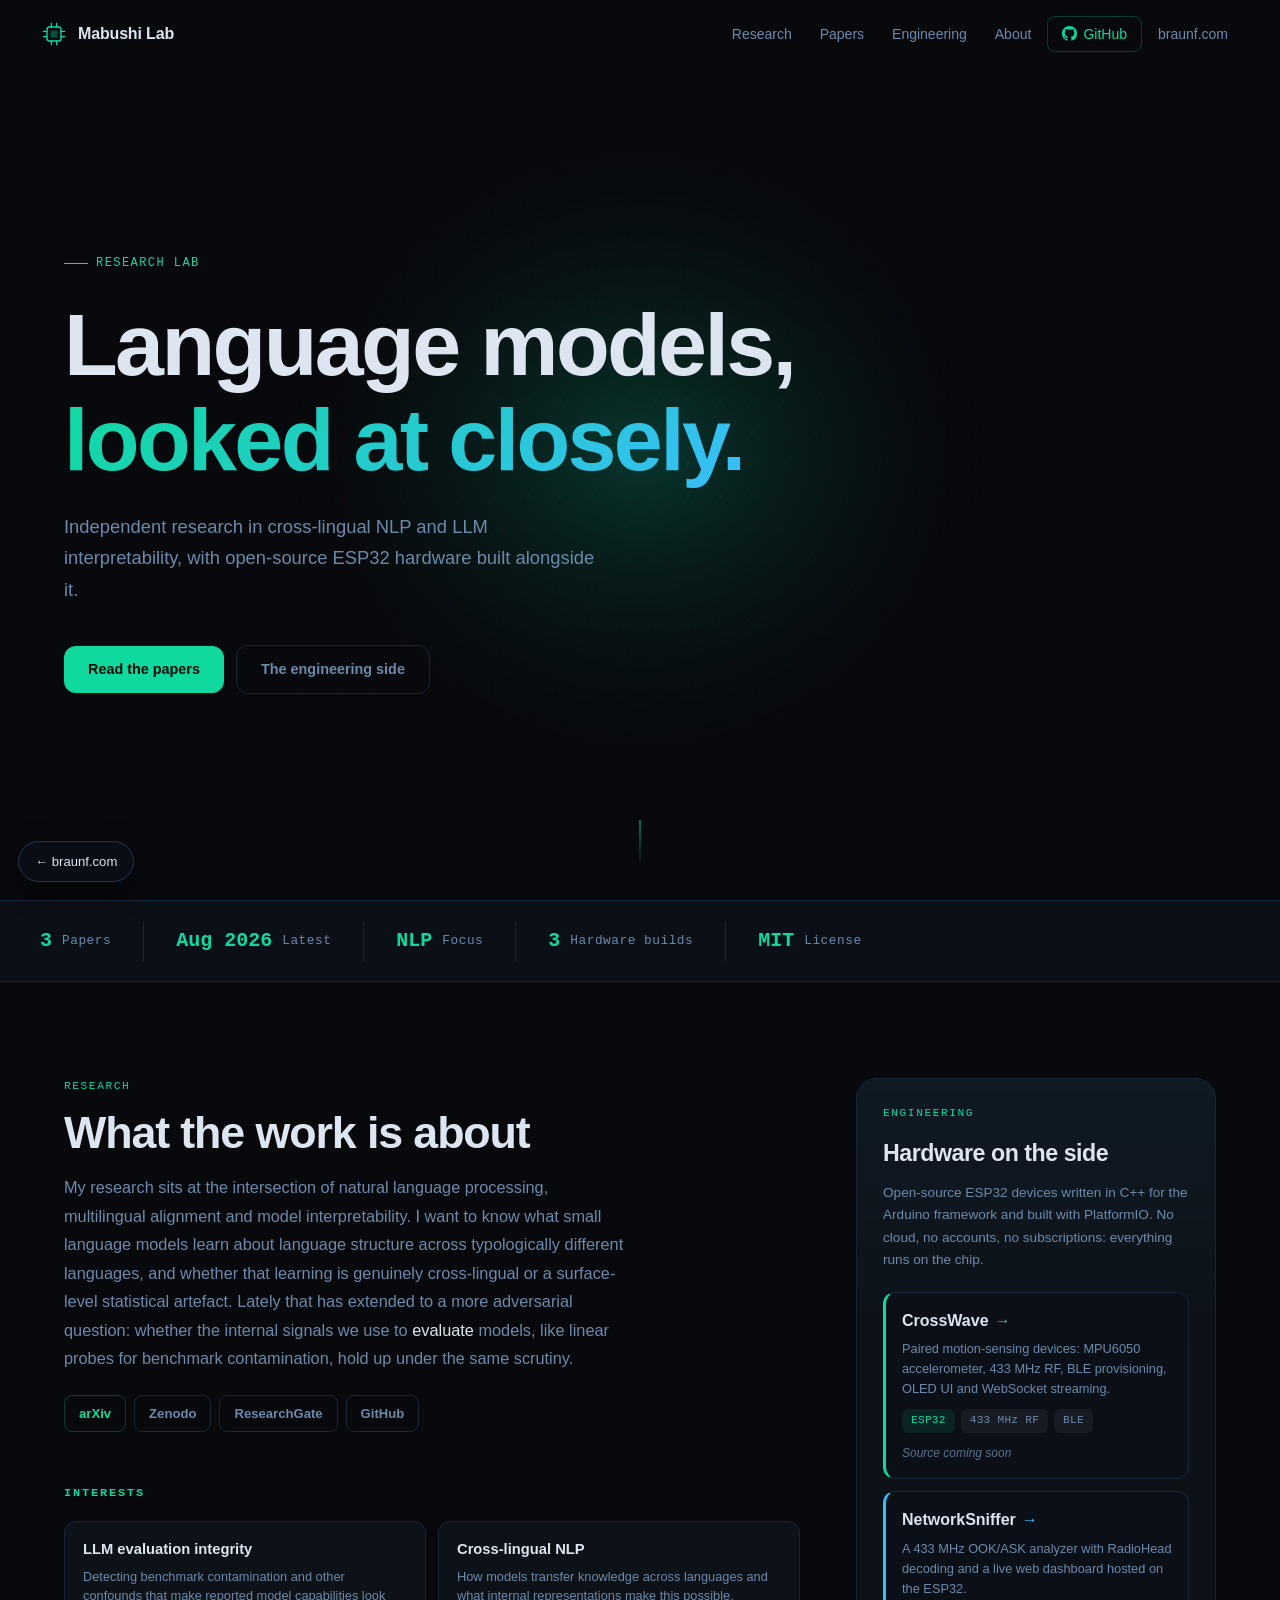
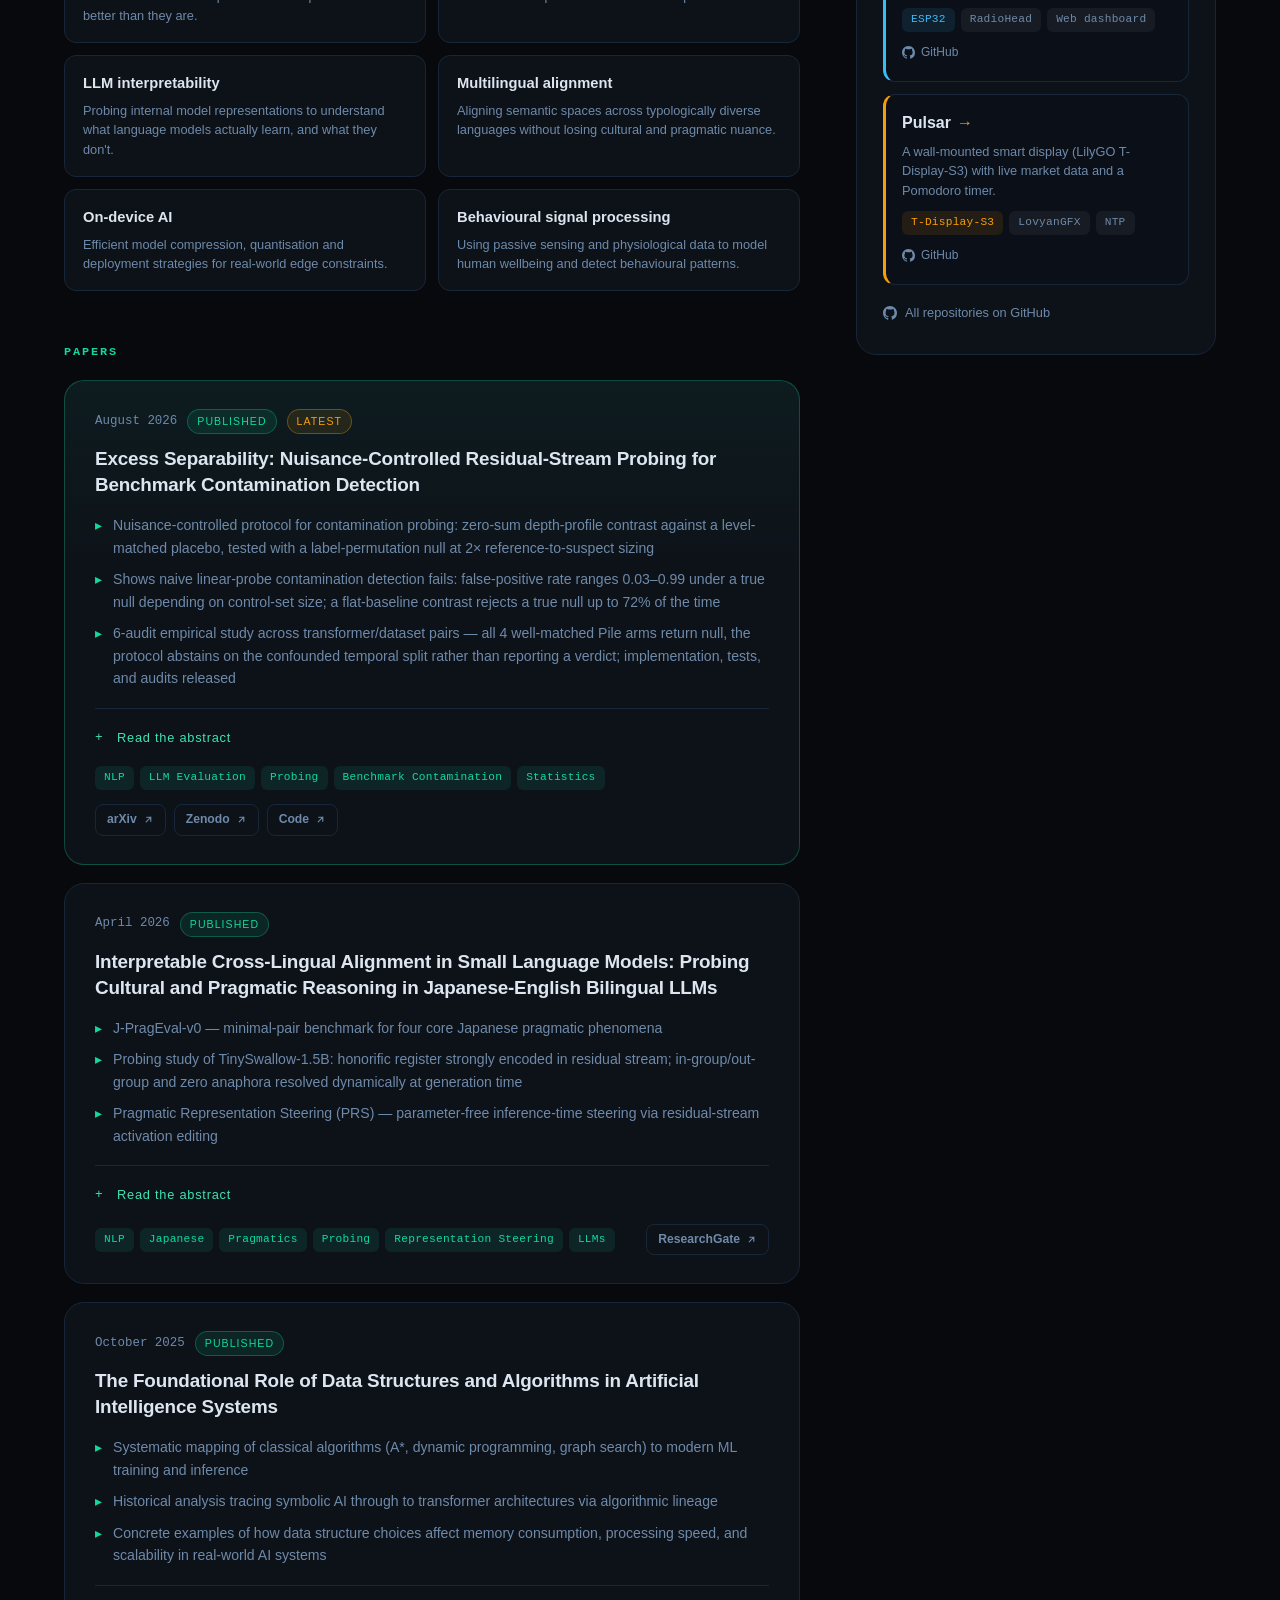
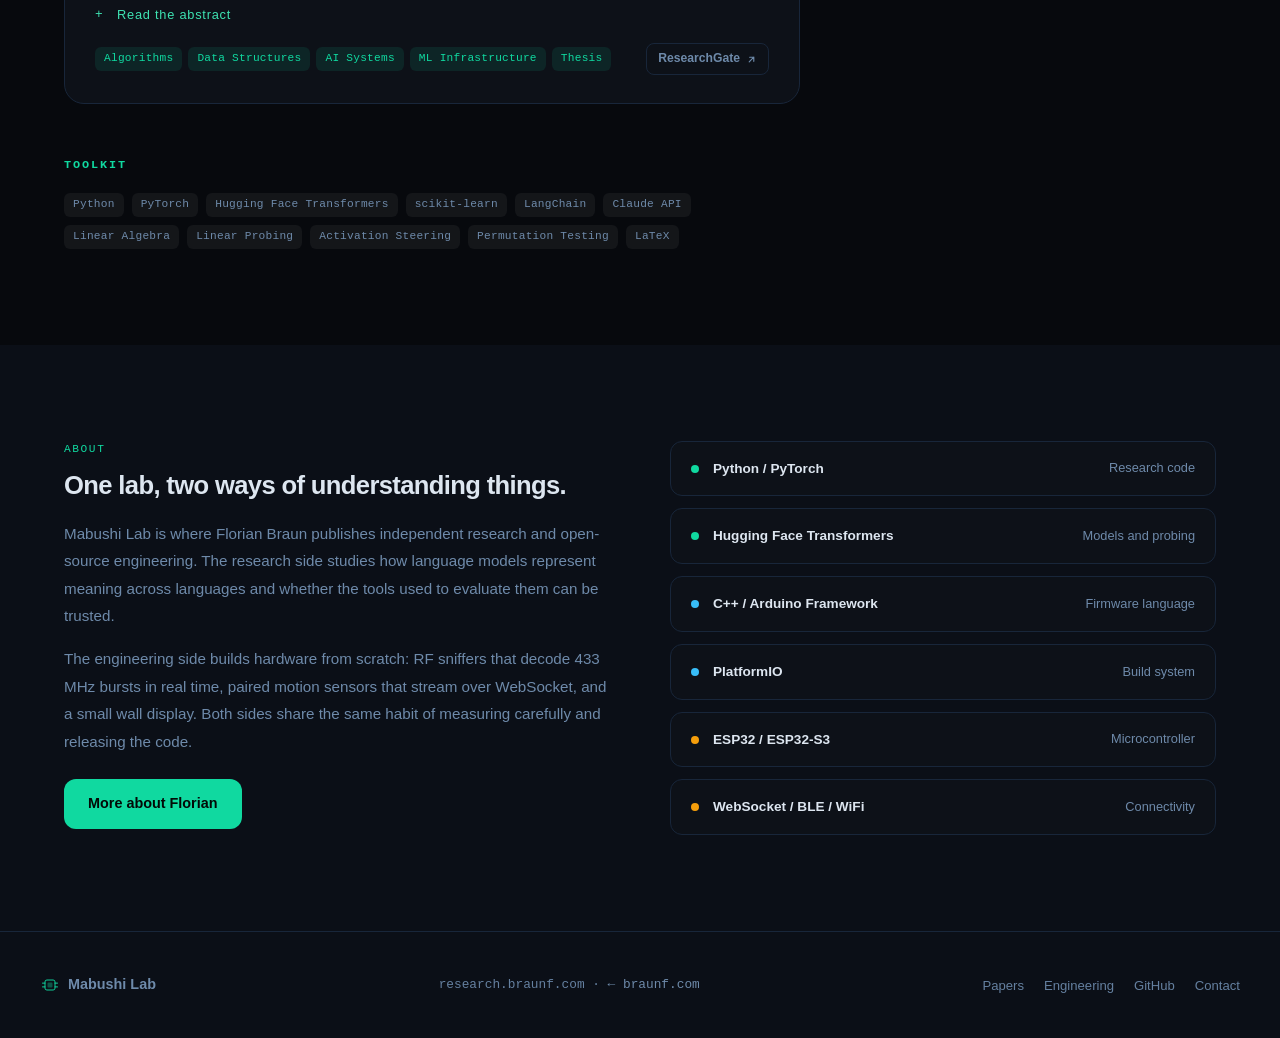
==== commit 3cec6c2a: "Add a back button that returns to where the visitor came from A fixed pill remembers the braunf.com " ====
--- a/index.html
+++ b/index.html
@@ -273,6 +273,7 @@
     </div>
 </footer>
 
+<a class="back-pill" data-back href="https://braunf.com/">&larr; braunf.com</a>
 <script src="script.js"></script>
 </body>
 </html>
--- a/style.css
+++ b/style.css
@@ -1268,3 +1268,26 @@
     .rs-paper { padding: 22px 20px; }
     .rs-aside-inner { padding: 20px; }
 }
+
+/* ===== Back pill ===== */
+.back-pill {
+    position: fixed;
+    left: 18px;
+    bottom: 18px;
+    z-index: 90;
+    display: inline-flex;
+    align-items: center;
+    gap: 6px;
+    padding: 9px 16px;
+    border-radius: 999px;
+    font-size: 0.82rem;
+    font-weight: 500;
+    color: var(--text);
+    background: rgba(12, 16, 26, 0.74);
+    border: 1px solid var(--border-hover);
+    backdrop-filter: blur(14px);
+    -webkit-backdrop-filter: blur(14px);
+    box-shadow: 0 8px 28px rgba(0, 0, 0, 0.45);
+    transition: border-color var(--transition), color var(--transition), transform var(--transition);
+}
+.back-pill:hover { border-color: var(--accent); color: #fff; transform: translateY(-1px); }
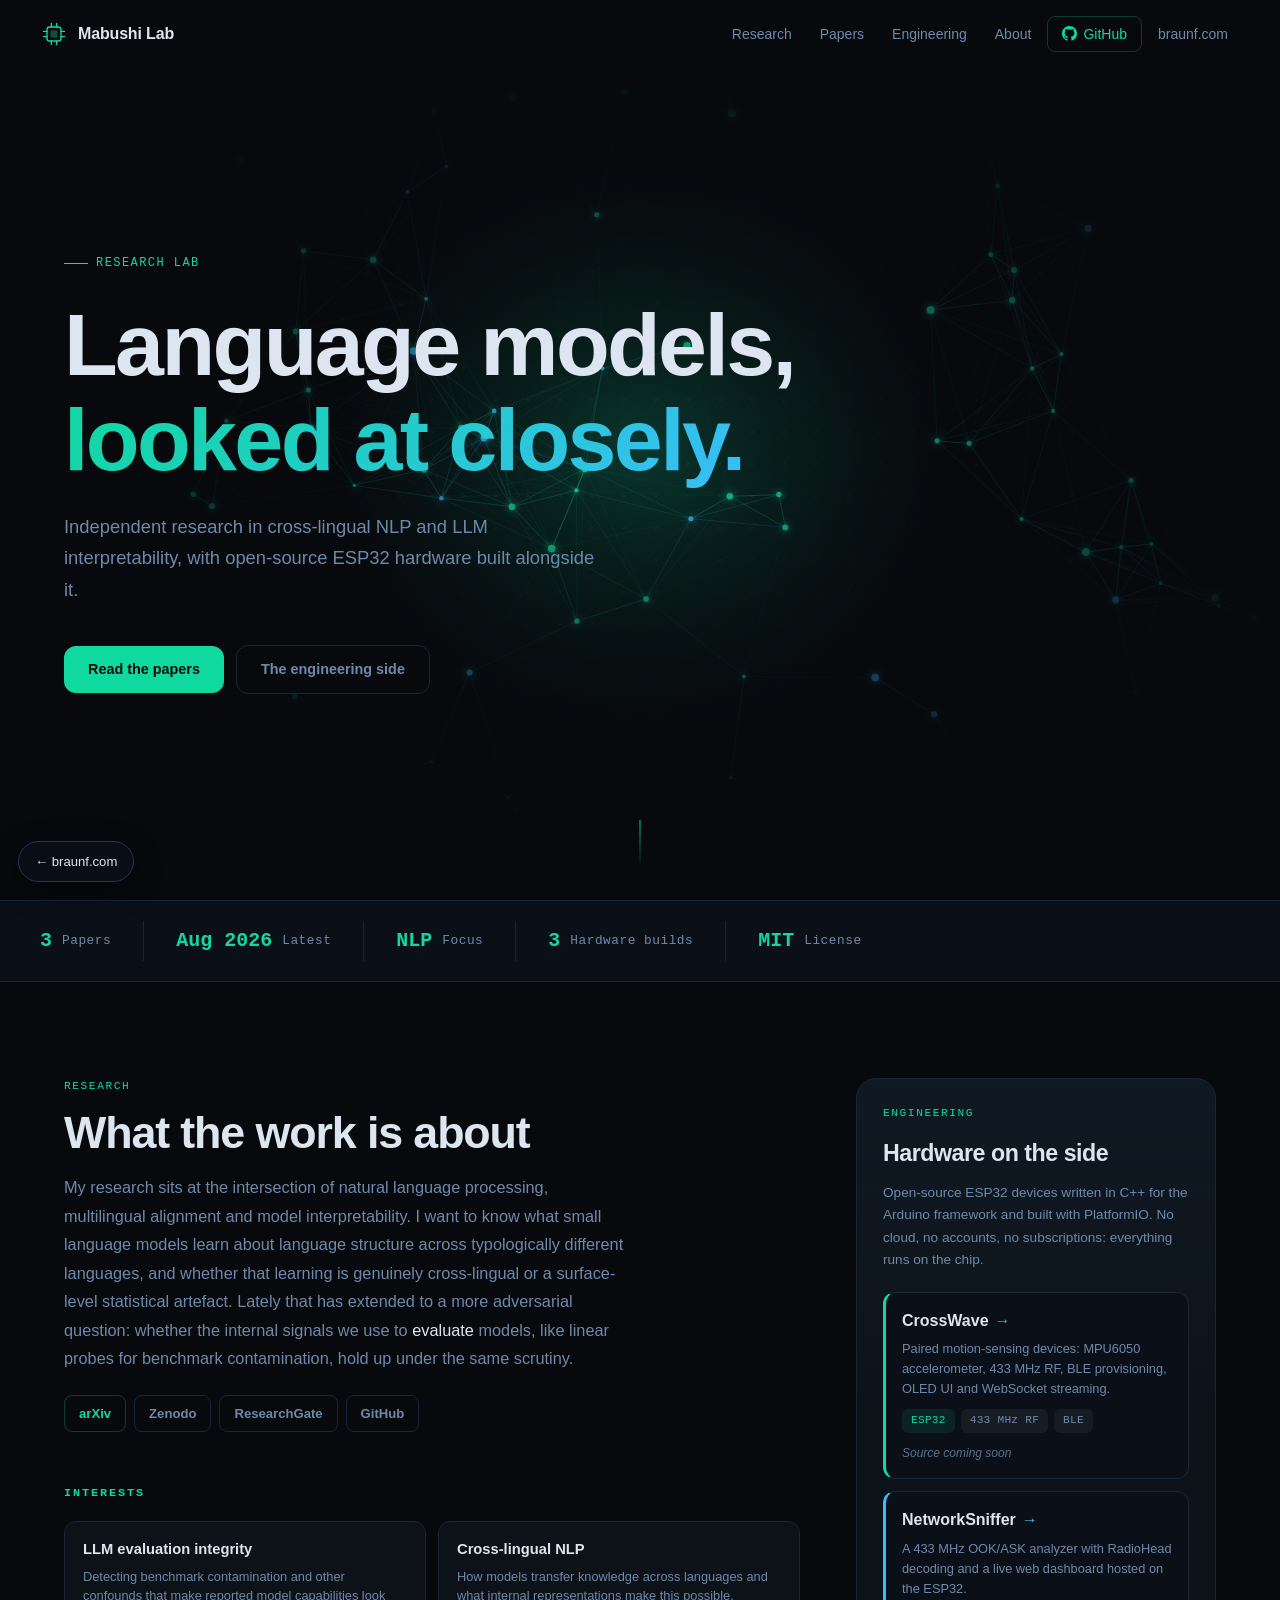
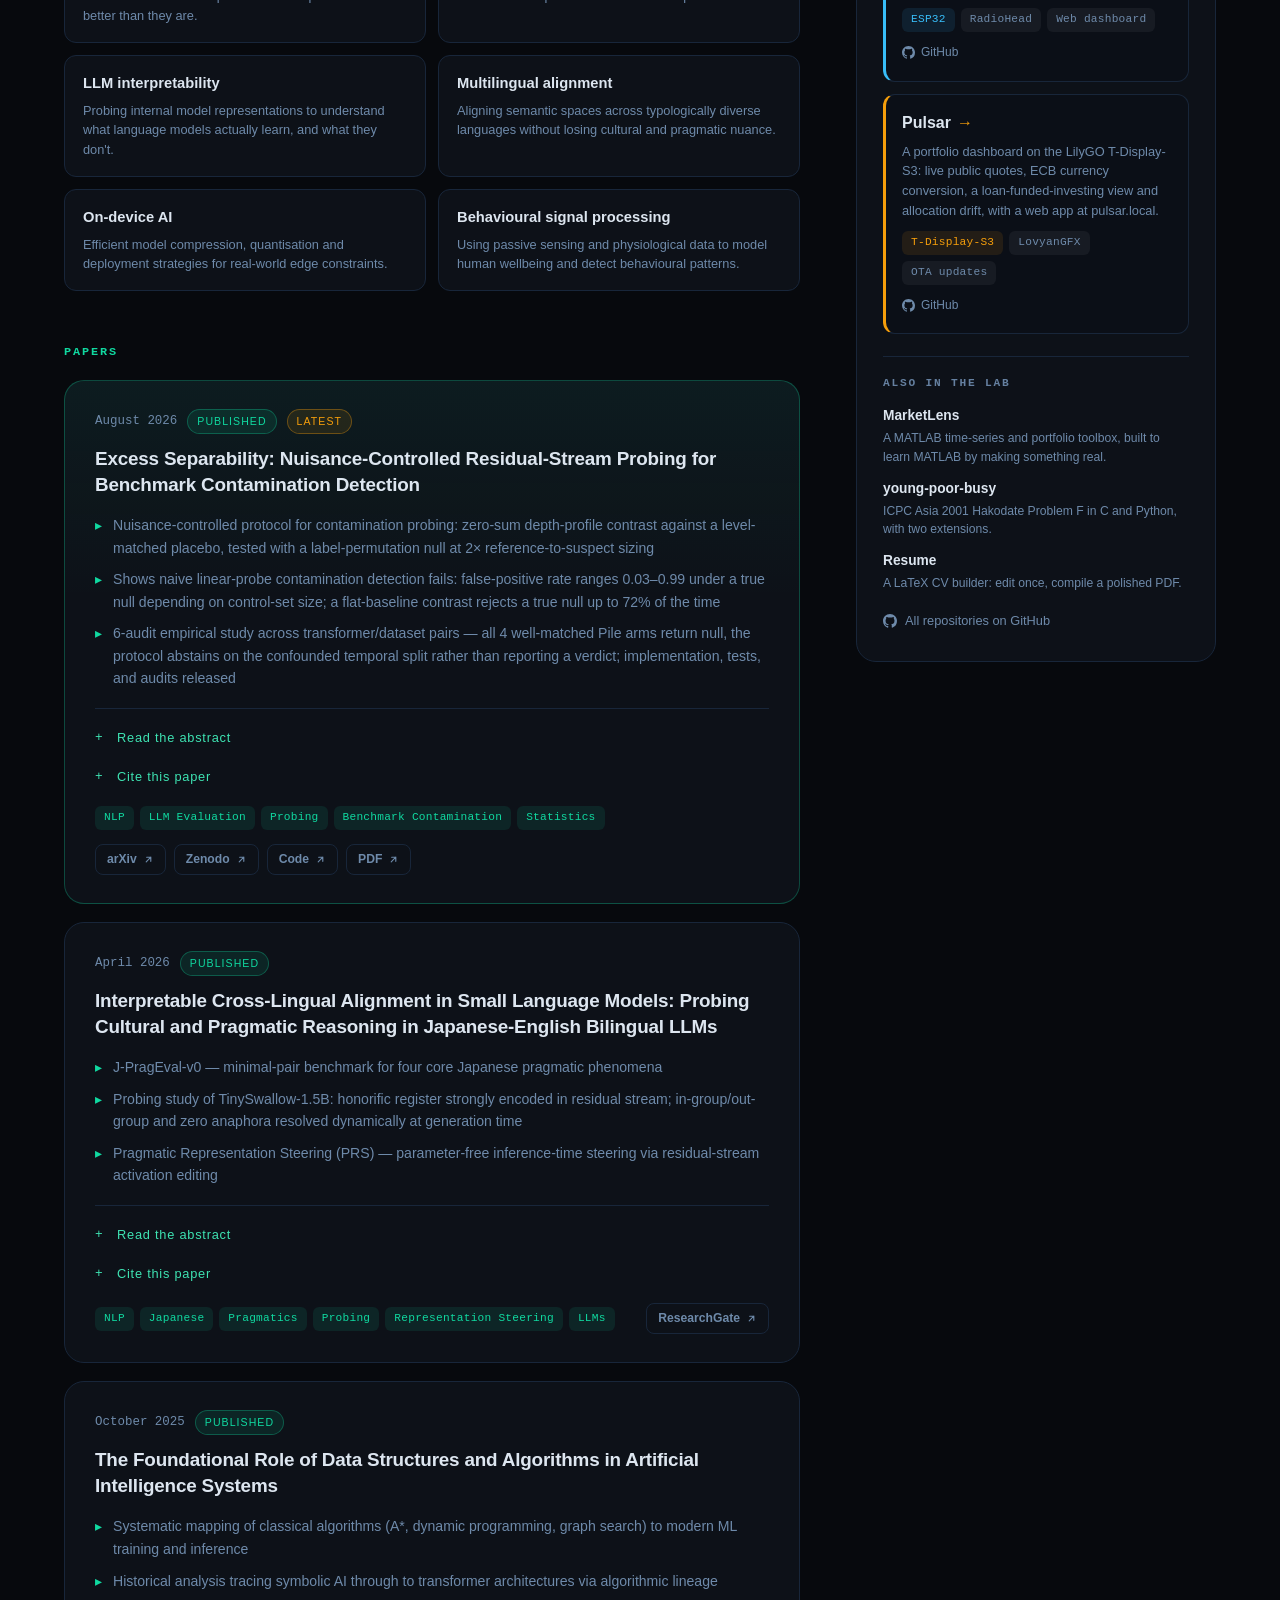
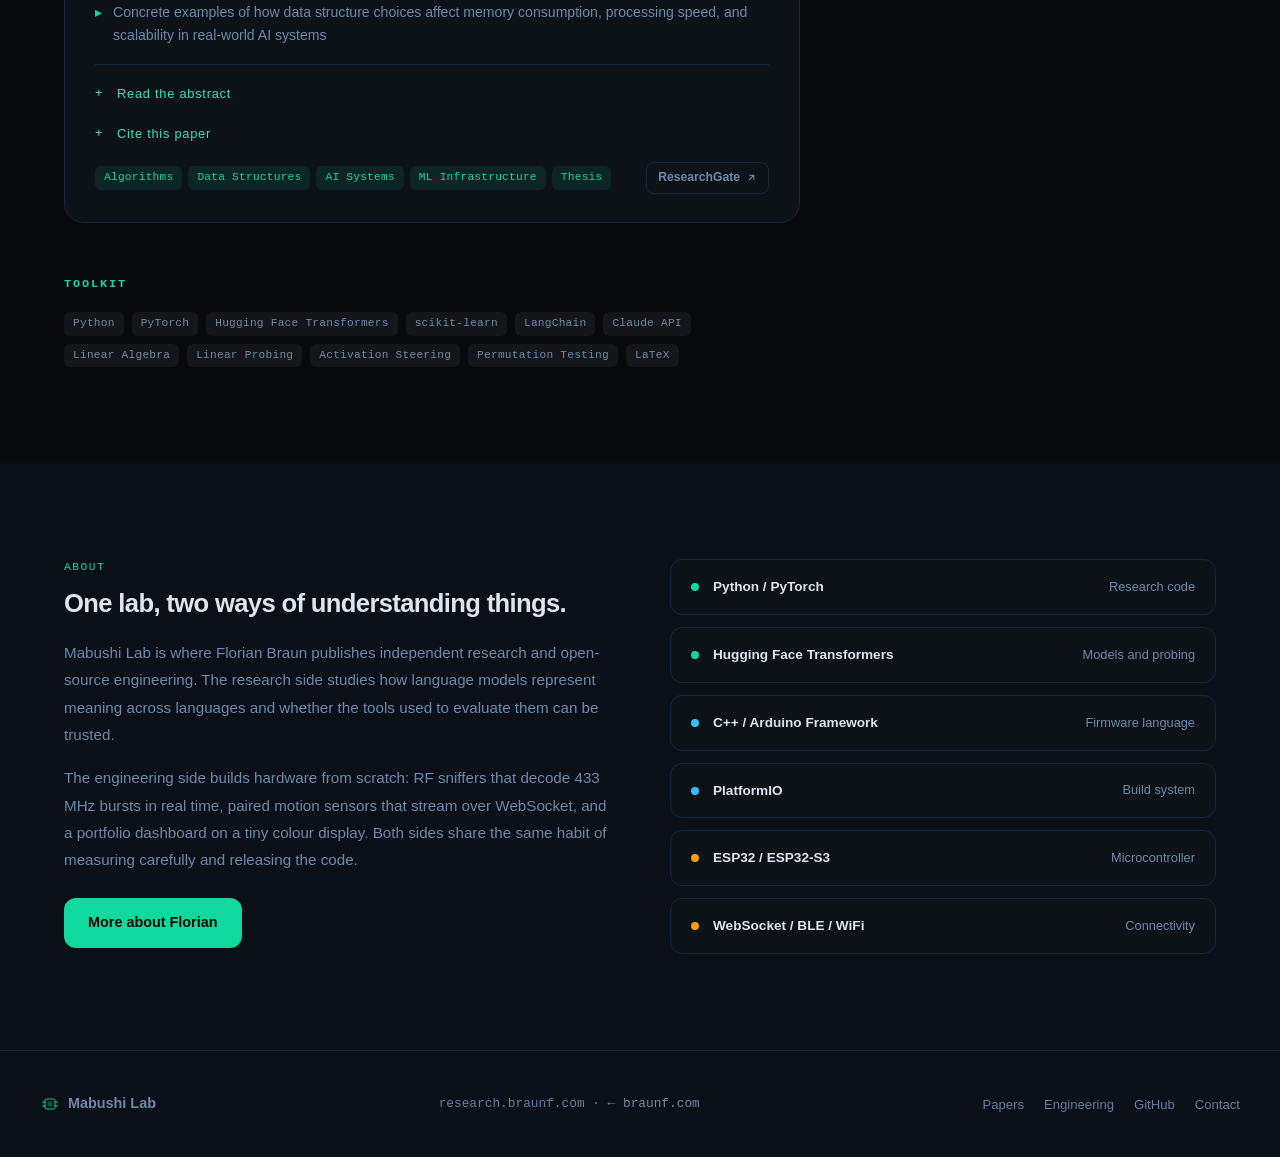
==== commit b49886a7: "Correct Pulsar and polish the research site Pulsar was described as a wall-mounted Pomodoro and mark" ====
--- a/index.html
+++ b/index.html
@@ -64,6 +64,7 @@
 
 <header class="hero">
     <div class="hero-bg">
+        <canvas class="hero-net" id="hero-net" aria-hidden="true"></canvas>
         <div class="hero-glow"></div>
     </div>
     <div class="hero-content">
@@ -134,9 +135,21 @@
                     <summary>Read the abstract</summary>
                     <p>Benchmark contamination is diagnosed today with n-gram overlap, with likelihood-based membership inference, or with canary strings, and each needs something usually unavailable: the training corpus, a well-chosen test statistic, or foresight at dataset release. A recent alternative reads contamination off a linear probe on internal activations — this work shows the natural way to do this does not work, and specifies one that survives measurement. The protocol reports a zero-sum contrast on the depth profile of probe accuracy, recentred on a level-matched placebo baseline, tested against a label-permutation null, with the reference set twice the size of the suspect set. Reporting the level of excess separability rather than its shape makes the false-positive rate track the size of the analyst&#x27;s own control set, from 0.03 to 0.99 under a true null. On real transformers, baseline depth profiles are measurably not flat, spanning up to 29.1 accuracy points on a temporal split, and their non-flatness tracks the surface difference between item sets (correlation 0.87 over 6 audits) — so the correction is largest exactly where it&#x27;s needed.</p>
                 </details>
+                <details class="rs-abstract rs-cite">
+                    <summary>Cite this paper</summary>
+                    <pre class="rs-bib">@misc{braun2026excess,
+  title         = {Excess Separability: Nuisance-Controlled Residual-Stream Probing for Benchmark Contamination Detection},
+  author        = {Braun, Florian},
+  year          = {2026},
+  eprint        = {2608.12652},
+  archivePrefix = {arXiv},
+  url           = {https://arxiv.org/abs/2608.12652}
+}</pre>
+                    <button type="button" class="rs-copy" data-copy>Copy BibTeX</button>
+                </details>
                 <div class="rs-paper-foot">
                     <div class="proj-tags"><span class="tag">NLP</span><span class="tag">LLM Evaluation</span><span class="tag">Probing</span><span class="tag">Benchmark Contamination</span><span class="tag">Statistics</span></div>
-                    <div class="rs-paper-links"><a href="https://arxiv.org/abs/2608.12652" target="_blank" rel="noopener" class="proj-link secondary">arXiv <svg width="11" height="11" viewBox="0 0 24 24" fill="none" stroke="currentColor" stroke-width="2.5" stroke-linecap="round"><path d="M7 17L17 7M8 7h9v9"/></svg></a><a href="https://doi.org/10.5281/zenodo.21855509" target="_blank" rel="noopener" class="proj-link secondary">Zenodo <svg width="11" height="11" viewBox="0 0 24 24" fill="none" stroke="currentColor" stroke-width="2.5" stroke-linecap="round"><path d="M7 17L17 7M8 7h9v9"/></svg></a><a href="https://github.com/mabushi-lab/residual-stream-contamination-probing" target="_blank" rel="noopener" class="proj-link secondary">Code <svg width="11" height="11" viewBox="0 0 24 24" fill="none" stroke="currentColor" stroke-width="2.5" stroke-linecap="round"><path d="M7 17L17 7M8 7h9v9"/></svg></a></div>
+                    <div class="rs-paper-links"><a href="https://arxiv.org/abs/2608.12652" target="_blank" rel="noopener" class="proj-link secondary">arXiv <svg width="11" height="11" viewBox="0 0 24 24" fill="none" stroke="currentColor" stroke-width="2.5" stroke-linecap="round"><path d="M7 17L17 7M8 7h9v9"/></svg></a><a href="https://doi.org/10.5281/zenodo.21855509" target="_blank" rel="noopener" class="proj-link secondary">Zenodo <svg width="11" height="11" viewBox="0 0 24 24" fill="none" stroke="currentColor" stroke-width="2.5" stroke-linecap="round"><path d="M7 17L17 7M8 7h9v9"/></svg></a><a href="https://github.com/mabushi-lab/residual-stream-contamination-probing" target="_blank" rel="noopener" class="proj-link secondary">Code <svg width="11" height="11" viewBox="0 0 24 24" fill="none" stroke="currentColor" stroke-width="2.5" stroke-linecap="round"><path d="M7 17L17 7M8 7h9v9"/></svg></a><a href="https://github.com/mabushi-lab/residual-stream-contamination-probing/raw/HEAD/paper/thesis.pdf" target="_blank" rel="noopener" class="proj-link secondary">PDF <svg width="11" height="11" viewBox="0 0 24 24" fill="none" stroke="currentColor" stroke-width="2.5" stroke-linecap="round"><path d="M7 17L17 7M8 7h9v9"/></svg></a></div>
                 </div>
             </article>
             <article class="rs-paper">
@@ -151,6 +164,17 @@
                     <summary>Read the abstract</summary>
                     <p>Investigates how small Japanese language models represent and handle pragmatic meaning, focusing on areas where general-purpose LLMs often fail Japanese users. Addresses two major gaps: the lack of fine-grained evaluation methods for Japanese small language models beyond broad benchmarks such as JGLUE, and the limited understanding of culturally and pragmatically sensitive phenomena — honorifics, in-group vs. out-group reference, zero anaphora, and indirect refusal. Introduces J-PragEval-v0, a minimal-pair benchmark isolating four core pragmatic phenomena from surface fluency. Using linear probing and teacher-forced log-probability analysis, the study examines how these distinctions are encoded inside TinySwallow-1.5B. Proposes Pragmatic Representation Steering (PRS), a parameter-free inference-time method for steering model behaviour by editing residual-stream activations.</p>
                 </details>
+                <details class="rs-abstract rs-cite">
+                    <summary>Cite this paper</summary>
+                    <pre class="rs-bib">@misc{braun2026pragmatic,
+  title  = {Interpretable Cross-Lingual Alignment in Small Language Models: Probing Cultural and Pragmatic Reasoning in Japanese-English Bilingual LLMs},
+  author = {Braun, Florian},
+  year   = {2026},
+  doi    = {10.13140/RG.2.2.22007.18088},
+  url    = {https://doi.org/10.13140/RG.2.2.22007.18088}
+}</pre>
+                    <button type="button" class="rs-copy" data-copy>Copy BibTeX</button>
+                </details>
                 <div class="rs-paper-foot">
                     <div class="proj-tags"><span class="tag">NLP</span><span class="tag">Japanese</span><span class="tag">Pragmatics</span><span class="tag">Probing</span><span class="tag">Representation Steering</span><span class="tag">LLMs</span></div>
                     <div class="rs-paper-links"><a href="https://doi.org/10.13140/RG.2.2.22007.18088" target="_blank" rel="noopener" class="proj-link secondary">ResearchGate <svg width="11" height="11" viewBox="0 0 24 24" fill="none" stroke="currentColor" stroke-width="2.5" stroke-linecap="round"><path d="M7 17L17 7M8 7h9v9"/></svg></a></div>
@@ -167,6 +191,18 @@
                 <details class="rs-abstract">
                     <summary>Read the abstract</summary>
                     <p>Artificial Intelligence has transformed from a theoretical discipline to a cornerstone of modern technology, powering applications from autonomous vehicles to personalised medicine. At the heart of every AI system lies a carefully orchestrated interplay between data structures and algorithms that determines efficiency, scalability, and capability. Through theoretical analysis and practical case studies, this thesis demonstrates that the selection of appropriate data structures and algorithmic approaches directly impacts AI performance across search, optimisation, machine learning, and knowledge representation. Traces the historical evolution from early symbolic AI relying on tree structures and graph search to modern deep learning architectures utilising tensors and backpropagation — and argues that continued innovation in algorithms remains essential for addressing current AI challenges.</p>
+                </details>
+                <details class="rs-abstract rs-cite">
+                    <summary>Cite this paper</summary>
+                    <pre class="rs-bib">@misc{braun2025foundational,
+  title  = {The Foundational Role of Data Structures and Algorithms in Artificial Intelligence Systems},
+  author = {Braun, Florian},
+  year   = {2025},
+  doi    = {10.13140/RG.2.2.13838.42566},
+  url    = {https://doi.org/10.13140/RG.2.2.13838.42566},
+  note   = {Thesis}
+}</pre>
+                    <button type="button" class="rs-copy" data-copy>Copy BibTeX</button>
                 </details>
                 <div class="rs-paper-foot">
                     <div class="proj-tags"><span class="tag">Algorithms</span><span class="tag">Data Structures</span><span class="tag">AI Systems</span><span class="tag">ML Infrastructure</span><span class="tag">Thesis</span></div>
@@ -202,10 +238,18 @@
                 </div>
                 <div class="eng-card" style="--card-accent: var(--amber)">
                     <a href="pulsar.html" class="eng-name">Pulsar <span class="eng-arrow" aria-hidden="true">→</span></a>
-                    <p class="eng-desc">A wall-mounted smart display (LilyGO T-Display-S3) with live market data and a Pomodoro timer.</p>
-                    <div class="proj-tags"><span class="tag amber">T-Display-S3</span><span class="tag muted">LovyanGFX</span><span class="tag muted">NTP</span></div>
+                    <p class="eng-desc">A portfolio dashboard on the LilyGO T-Display-S3: live public quotes, ECB currency conversion, a loan-funded-investing view and allocation drift, with a web app at pulsar.local.</p>
+                    <div class="proj-tags"><span class="tag amber">T-Display-S3</span><span class="tag muted">LovyanGFX</span><span class="tag muted">OTA updates</span></div>
                     <a href="https://github.com/mabushi-lab/Pulsar" target="_blank" rel="noopener" class="eng-repo"><svg width="13" height="13" viewBox="0 0 24 24" fill="currentColor"><path d="M12 0C5.37 0 0 5.37 0 12c0 5.31 3.435 9.795 8.205 11.385.6.105.825-.255.825-.57 0-.285-.015-1.23-.015-2.235-3.015.555-3.795-.735-4.035-1.41-.135-.345-.72-1.41-1.23-1.695-.42-.225-1.02-.78-.015-.795.945-.015 1.62.87 1.845 1.23 1.08 1.815 2.805 1.305 3.495.99.105-.78.42-1.305.765-1.605-2.67-.3-5.46-1.335-5.46-5.925 0-1.305.465-2.385 1.23-3.225-.12-.3-.54-1.53.12-3.18 0 0 1.005-.315 3.3 1.23.96-.27 1.98-.405 3-.405s2.04.135 3 .405c2.295-1.56 3.3-1.23 3.3-1.23.66 1.65.24 2.88.12 3.18.765.84 1.23 1.905 1.23 3.225 0 4.605-2.805 5.625-5.475 5.925.435.375.81 1.095.81 2.22 0 1.605-.015 2.895-.015 3.3 0 .315.225.69.825.57A12.02 12.02 0 0024 12c0-6.63-5.37-12-12-12z"/></svg> GitHub</a>
                 </div>
+                </div>
+                <div class="eng-more">
+                    <h3 class="eng-more-title">Also in the lab</h3>
+                    <ul class="eng-more-list">
+                        <li><a href="https://github.com/mabushi-lab/MarketLens" target="_blank" rel="noopener">MarketLens</a><span>A MATLAB time-series and portfolio toolbox, built to learn MATLAB by making something real.</span></li>
+                        <li><a href="https://github.com/mabushi-lab/young-poor-busy" target="_blank" rel="noopener">young-poor-busy</a><span>ICPC Asia 2001 Hakodate Problem F in C and Python, with two extensions.</span></li>
+                        <li><a href="https://github.com/mabushi-lab/Resume" target="_blank" rel="noopener">Resume</a><span>A LaTeX CV builder: edit once, compile a polished PDF.</span></li>
+                    </ul>
                 </div>
                 <a href="https://github.com/mabushi-lab" target="_blank" rel="noopener" class="eng-all">
                     <svg width="14" height="14" viewBox="0 0 24 24" fill="currentColor"><path d="M12 0C5.37 0 0 5.37 0 12c0 5.31 3.435 9.795 8.205 11.385.6.105.825-.255.825-.57 0-.285-.015-1.23-.015-2.235-3.015.555-3.795-.735-4.035-1.41-.135-.345-.72-1.41-1.23-1.695-.42-.225-1.02-.78-.015-.795.945-.015 1.62.87 1.845 1.23 1.08 1.815 2.805 1.305 3.495.99.105-.78.42-1.305.765-1.605-2.67-.3-5.46-1.335-5.46-5.925 0-1.305.465-2.385 1.23-3.225-.12-.3-.54-1.53.12-3.18 0 0 1.005-.315 3.3 1.23.96-.27 1.98-.405 3-.405s2.04.135 3 .405c2.295-1.56 3.3-1.23 3.3-1.23.66 1.65.24 2.88.12 3.18.765.84 1.23 1.905 1.23 3.225 0 4.605-2.805 5.625-5.475 5.925.435.375.81 1.095.81 2.22 0 1.605-.015 2.895-.015 3.3 0 .315.225.69.825.57A12.02 12.02 0 0024 12c0-6.63-5.37-12-12-12z"/></svg> All repositories on GitHub
@@ -230,7 +274,7 @@
                     </p>
                     <p>
                         The engineering side builds hardware from scratch: RF sniffers that decode 433 MHz bursts in
-                        real time, paired motion sensors that stream over WebSocket, and a small wall display.
+                        real time, paired motion sensors that stream over WebSocket, and a portfolio dashboard on a tiny colour display.
                         Both sides share the same habit of measuring carefully and releasing the code.
                     </p>
                     <div style="margin-top:8px">
--- a/style.css
+++ b/style.css
@@ -663,11 +663,11 @@
     background: var(--accent);
 }
 
-.project-hero.blue .project-hero-label,
-.project-hero.blue .project-hero-label::before { color: var(--accent2); background: var(--accent2); }
-
-.project-hero.amber .project-hero-label,
-.project-hero.amber .project-hero-label::before { color: var(--amber); background: var(--amber); }
+.project-hero.blue .project-hero-label { color: var(--accent2); }
+.project-hero.blue .project-hero-label::before { background: var(--accent2); }
+
+.project-hero.amber .project-hero-label { color: var(--amber); }
+.project-hero.amber .project-hero-label::before { background: var(--amber); }
 
 .project-hero-title {
     font-size: clamp(2.4rem, 5vw, 4rem);
@@ -1291,3 +1291,21 @@
     transition: border-color var(--transition), color var(--transition), transform var(--transition);
 }
 .back-pill:hover { border-color: var(--accent); color: #fff; transform: translateY(-1px); }
+
+/* ===== Research hero network ===== */
+.hero-net { position: absolute; inset: 0; width: 100%; height: 100%; opacity: 0.95; -webkit-mask-image: radial-gradient(ellipse 95% 90% at 66% 48%, #000 35%, transparent 86%); mask-image: radial-gradient(ellipse 95% 90% at 66% 48%, #000 35%, transparent 86%); }
+
+/* Citations */
+.rs-cite { border-top: 0; padding-top: 0; margin-top: -4px; }
+.rs-bib { margin-top: 12px; padding: 14px 16px; border: 1px solid var(--border); border-radius: var(--radius); background: var(--bg-raised); font-family: var(--font-mono); font-size: 0.74rem; line-height: 1.65; color: var(--text-muted); white-space: pre-wrap; word-break: break-word; overflow-x: auto; }
+.rs-copy { margin-top: 10px; padding: 6px 13px; border-radius: 8px; border: 1px solid rgba(16, 217, 160, 0.3); background: transparent; color: var(--accent); font: 600 0.76rem var(--font); cursor: pointer; transition: all var(--transition); }
+.rs-copy:hover { background: var(--accent-dim); border-color: var(--accent); }
+
+/* Other repos in the lab */
+.eng-more { margin-top: 22px; padding-top: 18px; border-top: 1px solid var(--border); }
+.eng-more-title { font-family: var(--font-mono); font-size: 0.7rem; font-weight: 600; letter-spacing: 0.16em; text-transform: uppercase; color: var(--text-dim); margin-bottom: 12px; }
+.eng-more-list { list-style: none; display: flex; flex-direction: column; gap: 12px; }
+.eng-more-list li { display: flex; flex-direction: column; gap: 2px; }
+.eng-more-list a { font-size: 0.86rem; font-weight: 600; color: var(--text); transition: color var(--transition); }
+.eng-more-list a:hover { color: var(--accent); }
+.eng-more-list span { font-size: 0.76rem; line-height: 1.5; color: var(--text-muted); }
